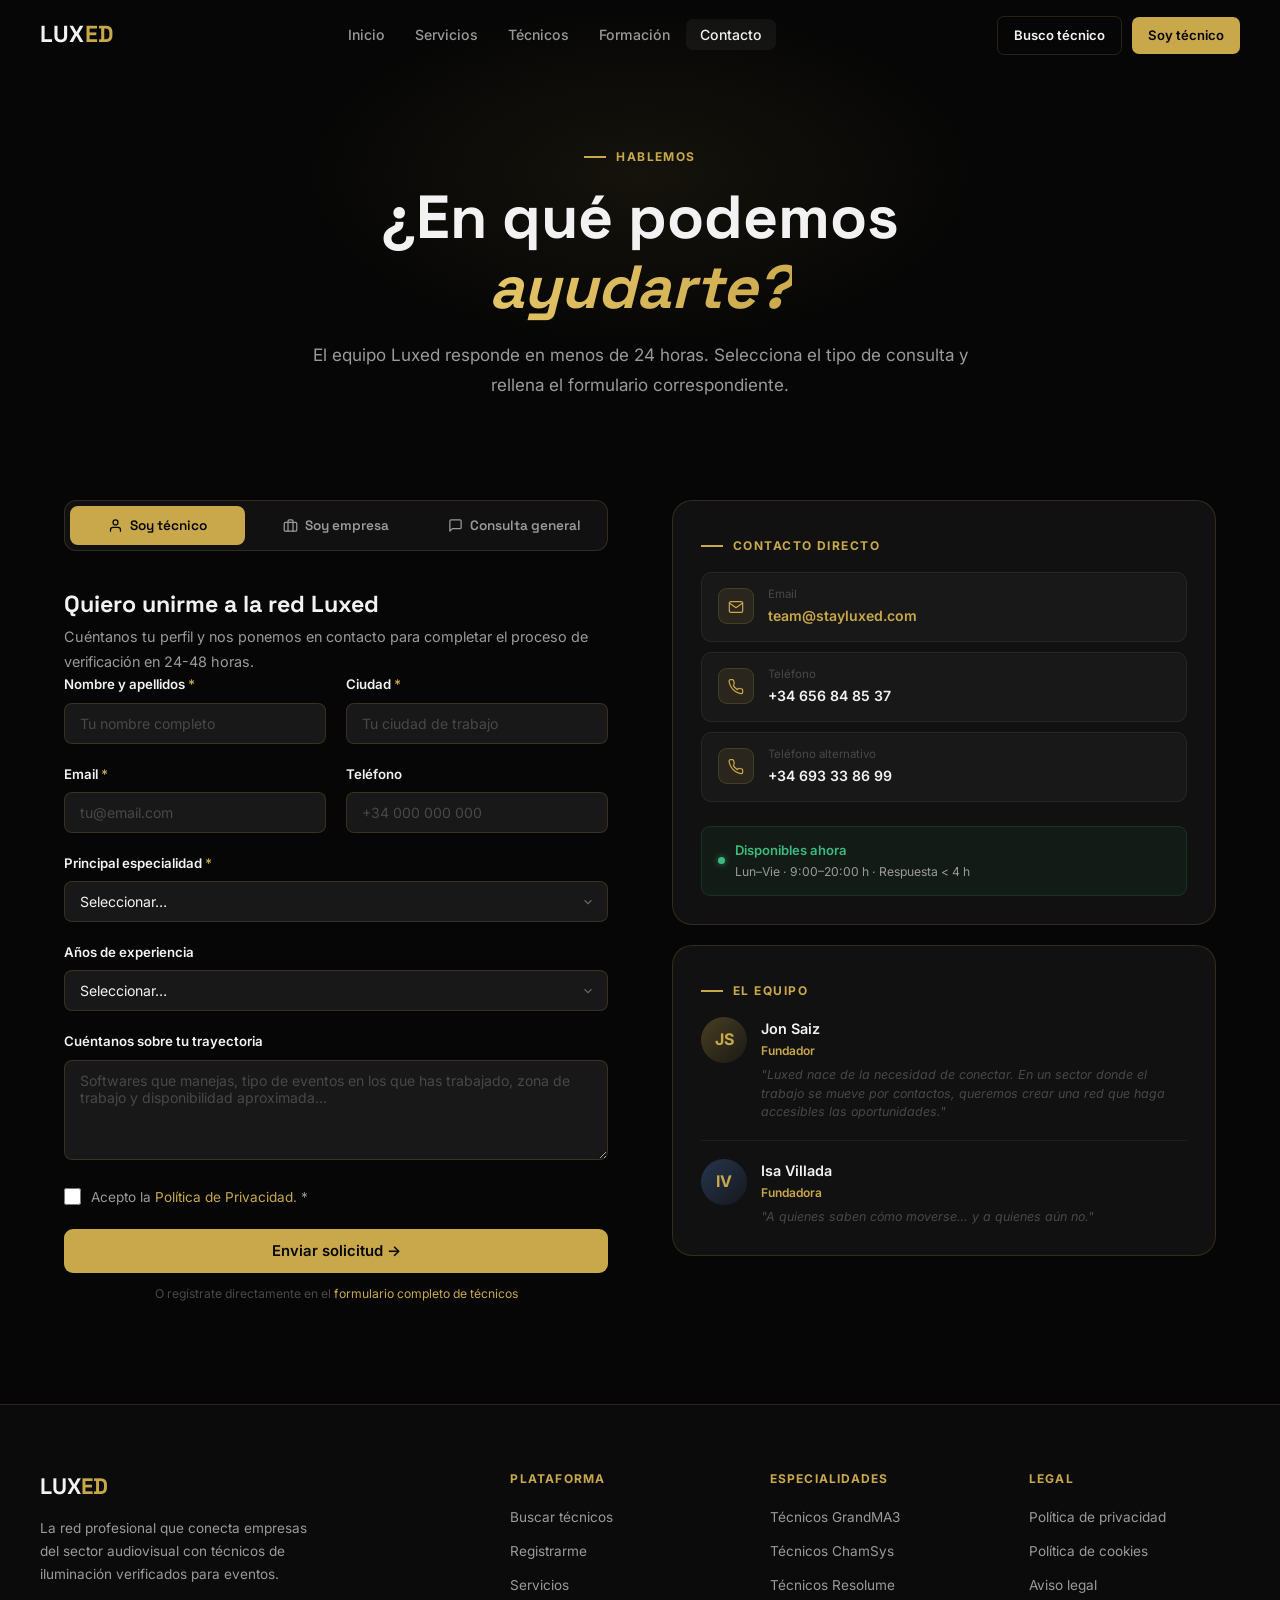
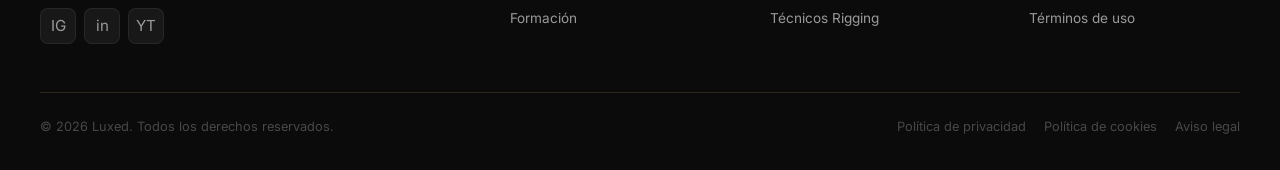
==== contacto.html @ 5030aaf1 "Add files via upload" ====
<!DOCTYPE html>
<html lang="es">
<head>
  <meta charset="UTF-8">
  <meta name="viewport" content="width=device-width, initial-scale=1.0">
  <title>Contacto — Luxed · Red de Técnicos de Iluminación</title>
  <meta name="description" content="Contacta con el equipo de Luxed. Empresas que necesitan técnicos, técnicos que quieren unirse a la red o consultas sobre formación.">
  <link rel="preconnect" href="https://fonts.googleapis.com">
  <link rel="preconnect" href="https://fonts.gstatic.com" crossorigin>
  <link href="https://fonts.googleapis.com/css2?family=Inter:wght@400;500;600&family=Space+Grotesk:wght@500;600;700&display=swap" rel="stylesheet">
  <link rel="stylesheet" href="css/main.css">
</head>
<body>

<nav class="nav">
  <div class="nav-inner">
    <a href="index.html" class="nav-logo">LUX<span>ED</span></a>
    <ul class="nav-links">
      <li><a href="index.html">Inicio</a></li>
      <li><a href="servicios.html">Servicios</a></li>
      <li><a href="tecnicos.html">Técnicos</a></li>
      <li><a href="formacion.html">Formación</a></li>
      <li><a href="contacto.html">Contacto</a></li>
    </ul>
    <div class="nav-actions">
      <a href="tecnicos.html" class="btn btn-outline btn-sm">Busco técnico</a>
      <a href="registro.html" class="btn btn-primary btn-sm">Soy técnico</a>
    </div>
    <button class="nav-mobile-btn" aria-label="Abrir menú"><span></span><span></span><span></span></button>
  </div>
  <div class="nav-mobile">
    <ul>
      <li><a href="index.html">Inicio</a></li>
      <li><a href="servicios.html">Servicios</a></li>
      <li><a href="tecnicos.html">Técnicos</a></li>
      <li><a href="formacion.html">Formación</a></li>
      <li><a href="contacto.html">Contacto</a></li>
    </ul>
    <div class="nav-mobile-actions">
      <a href="tecnicos.html" class="btn btn-outline">Busco técnico</a>
      <a href="registro.html" class="btn btn-primary">Soy técnico</a>
    </div>
  </div>
</nav>

<!-- PAGE HERO -->
<section class="page-hero">
  <div class="page-hero-inner fade-up">
    <div class="section-label">Hablemos</div>
    <h1>¿En qué podemos<br><em class="gradient-text">ayudarte?</em></h1>
    <p>El equipo Luxed responde en menos de 24 horas. Selecciona el tipo de consulta y rellena el formulario correspondiente.</p>
  </div>
</section>

<!-- MAIN CONTACT SECTION -->
<section class="section" style="padding-top: 20px;">
  <div class="container">
    <div class="two-col" style="align-items: flex-start; gap: 64px;">

      <!-- LEFT: Segmented tabs + forms -->
      <div>

        <!-- Segmented control -->
        <div class="contact-seg" role="tablist" aria-label="Tipo de consulta">
          <button class="contact-seg-btn active" data-contact-tab="tecnico" role="tab" aria-selected="true" aria-controls="panel-tecnico">
            <svg width="15" height="15" viewBox="0 0 24 24" fill="none" stroke="currentColor" stroke-width="2" stroke-linecap="round" stroke-linejoin="round" aria-hidden="true"><path d="M20 21v-2a4 4 0 0 0-4-4H8a4 4 0 0 0-4 4v2"/><circle cx="12" cy="7" r="4"/></svg>
            Soy técnico
          </button>
          <button class="contact-seg-btn" data-contact-tab="empresa" role="tab" aria-selected="false" aria-controls="panel-empresa">
            <svg width="15" height="15" viewBox="0 0 24 24" fill="none" stroke="currentColor" stroke-width="2" stroke-linecap="round" stroke-linejoin="round" aria-hidden="true"><rect x="2" y="7" width="20" height="14" rx="2"/><path d="M16 21V5a2 2 0 0 0-2-2h-4a2 2 0 0 0-2 2v16"/></svg>
            Soy empresa
          </button>
          <button class="contact-seg-btn" data-contact-tab="general" role="tab" aria-selected="false" aria-controls="panel-general">
            <svg width="15" height="15" viewBox="0 0 24 24" fill="none" stroke="currentColor" stroke-width="2" stroke-linecap="round" stroke-linejoin="round" aria-hidden="true"><path d="M21 15a2 2 0 0 1-2 2H7l-4 4V5a2 2 0 0 1 2-2h14a2 2 0 0 1 2 2z"/></svg>
            Consulta general
          </button>
        </div>

        <!-- ── Panel: Técnico ── -->
        <div id="panel-tecnico" class="contact-panel active" role="tabpanel">
          <div class="mb-32">
            <h2 style="font-size: 1.45rem; margin-bottom: 6px;">Quiero unirme a la red Luxed</h2>
            <p style="font-size: 0.9rem;">Cuéntanos tu perfil y nos ponemos en contacto para completar el proceso de verificación en 24-48 horas.</p>
          </div>

          <form data-form novalidate>
            <div class="form-grid">
              <div class="form-group">
                <label class="form-label" for="t-nombre">Nombre y apellidos <span class="req">*</span></label>
                <input class="form-input" id="t-nombre" type="text" placeholder="Tu nombre completo" required>
              </div>
              <div class="form-group">
                <label class="form-label" for="t-ciudad">Ciudad <span class="req">*</span></label>
                <input class="form-input" id="t-ciudad" type="text" placeholder="Tu ciudad de trabajo" required>
              </div>
            </div>

            <div class="form-grid">
              <div class="form-group">
                <label class="form-label" for="t-email">Email <span class="req">*</span></label>
                <input class="form-input" id="t-email" type="email" placeholder="tu@email.com" required>
              </div>
              <div class="form-group">
                <label class="form-label" for="t-tel">Teléfono</label>
                <input class="form-input" id="t-tel" type="tel" placeholder="+34 000 000 000">
              </div>
            </div>

            <div class="form-group">
              <label class="form-label" for="t-especialidad">Principal especialidad <span class="req">*</span></label>
              <select class="form-select" id="t-especialidad" required>
                <option value="">Seleccionar…</option>
                <option>Técnico de Iluminación — GrandMA3</option>
                <option>Técnico de Iluminación — ChamSys</option>
                <option>Técnico de Iluminación — GrandMA2</option>
                <option>VJ / Operador de Video — Resolume</option>
                <option>Diseñador de Luz — Wysiwyg / Depence</option>
                <option>Rigger / Montador</option>
                <option>Otro</option>
              </select>
            </div>

            <div class="form-group">
              <label class="form-label" for="t-experiencia">Años de experiencia</label>
              <select class="form-select" id="t-experiencia">
                <option value="">Seleccionar…</option>
                <option>Menos de 1 año</option>
                <option>1-3 años</option>
                <option>3-6 años</option>
                <option>Más de 6 años</option>
              </select>
            </div>

            <div class="form-group">
              <label class="form-label" for="t-mensaje">Cuéntanos sobre tu trayectoria</label>
              <textarea class="form-textarea" id="t-mensaje" placeholder="Softwares que manejas, tipo de eventos en los que has trabajado, zona de trabajo y disponibilidad aproximada…" style="min-height: 100px;"></textarea>
            </div>

            <div class="form-group">
              <label class="form-check">
                <input type="checkbox" required>
                <span>Acepto la <a href="#" style="color:var(--gold)">Política de Privacidad</a>. <span class="req">*</span></span>
              </label>
            </div>

            <button type="submit" class="btn btn-primary btn-block">Enviar solicitud →</button>
            <p style="font-size: 0.76rem; color: var(--text-3); text-align: center; margin-top: 10px;">
              O regístrate directamente en el
              <a href="registro.html" style="color: var(--gold);">formulario completo de técnicos</a>
            </p>
          </form>
        </div>

        <!-- ── Panel: Empresa ── -->
        <div id="panel-empresa" class="contact-panel" role="tabpanel">
          <div class="mb-32">
            <h2 style="font-size: 1.45rem; margin-bottom: 6px;">Necesito un técnico para mi evento</h2>
            <p style="font-size: 0.9rem;">Cuéntanos qué necesitas. Revisamos la solicitud y te conectamos con el técnico adecuado en menos de 24 horas.</p>
          </div>

          <form data-form novalidate>
            <div class="form-grid">
              <div class="form-group">
                <label class="form-label" for="e-nombre">Nombre y apellidos <span class="req">*</span></label>
                <input class="form-input" id="e-nombre" type="text" placeholder="Tu nombre" required>
              </div>
              <div class="form-group">
                <label class="form-label" for="e-empresa">Empresa o productora <span class="req">*</span></label>
                <input class="form-input" id="e-empresa" type="text" placeholder="Nombre de tu empresa" required>
              </div>
            </div>

            <div class="form-grid">
              <div class="form-group">
                <label class="form-label" for="e-email">Email <span class="req">*</span></label>
                <input class="form-input" id="e-email" type="email" placeholder="email@empresa.com" required>
              </div>
              <div class="form-group">
                <label class="form-label" for="e-tel">Teléfono</label>
                <input class="form-input" id="e-tel" type="tel" placeholder="+34 000 000 000">
              </div>
            </div>

            <div class="form-grid">
              <div class="form-group">
                <label class="form-label" for="e-tipo">Tipo de evento <span class="req">*</span></label>
                <select class="form-select" id="e-tipo" required>
                  <option value="">Seleccionar…</option>
                  <option>Festival de música</option>
                  <option>Concierto / Gira</option>
                  <option>Evento corporativo</option>
                  <option>Teatro / Ópera</option>
                  <option>TV / Broadcast</option>
                  <option>Evento de moda</option>
                  <option>Otro</option>
                </select>
              </div>
              <div class="form-group">
                <label class="form-label" for="e-fecha">Fecha del evento</label>
                <input class="form-input" id="e-fecha" type="date">
              </div>
            </div>

            <div class="form-group">
              <label class="form-label" for="e-software">Software requerido</label>
              <select class="form-select" id="e-software">
                <option value="">No especificado / A consultar</option>
                <option>GrandMA3</option>
                <option>GrandMA2</option>
                <option>ChamSys MagicQ</option>
                <option>Resolume Arena</option>
                <option>Wysiwyg / Depence</option>
                <option>Varios / A definir</option>
              </select>
            </div>

            <div class="form-group">
              <label class="form-label" for="e-mensaje">Descripción del proyecto <span class="req">*</span></label>
              <textarea class="form-textarea" id="e-mensaje" placeholder="Tipo de evento, número de técnicos necesarios, duración, ubicación y cualquier requisito específico…" style="min-height: 100px;" required></textarea>
            </div>

            <div class="form-group">
              <label class="form-check">
                <input type="checkbox" required>
                <span>Acepto la <a href="#" style="color:var(--gold)">Política de Privacidad</a>. <span class="req">*</span></span>
              </label>
            </div>

            <button type="submit" class="btn btn-primary btn-block">Enviar solicitud de técnico →</button>
            <p style="font-size: 0.76rem; color: var(--text-3); text-align: center; margin-top: 10px;">Respuesta habitual en menos de 4 horas en horario laboral</p>
          </form>
        </div>

        <!-- ── Panel: General ── -->
        <div id="panel-general" class="contact-panel" role="tabpanel">
          <div class="mb-32">
            <h2 style="font-size: 1.45rem; margin-bottom: 6px;">Tengo una consulta</h2>
            <p style="font-size: 0.9rem;">Precios, formación, funcionamiento de la plataforma o cualquier otra duda. Escríbenos y te respondemos.</p>
          </div>

          <form data-form novalidate>
            <div class="form-grid">
              <div class="form-group">
                <label class="form-label" for="g-nombre">Nombre <span class="req">*</span></label>
                <input class="form-input" id="g-nombre" type="text" placeholder="Tu nombre" required>
              </div>
              <div class="form-group">
                <label class="form-label" for="g-email">Email <span class="req">*</span></label>
                <input class="form-input" id="g-email" type="email" placeholder="tu@email.com" required>
              </div>
            </div>

            <div class="form-group">
              <label class="form-label" for="g-asunto">Asunto <span class="req">*</span></label>
              <select class="form-select" id="g-asunto" required>
                <option value="">Seleccionar…</option>
                <option>Dudas sobre la plataforma</option>
                <option>Información sobre formación</option>
                <option>Información sobre precios y planes</option>
                <option>Propuesta de colaboración</option>
                <option>Incidencia o problema técnico</option>
                <option>Otro</option>
              </select>
            </div>

            <div class="form-group">
              <label class="form-label" for="g-mensaje">Mensaje <span class="req">*</span></label>
              <textarea class="form-textarea" id="g-mensaje" placeholder="Escribe tu consulta aquí…" style="min-height: 120px;" required></textarea>
            </div>

            <div class="form-group">
              <label class="form-check">
                <input type="checkbox" required>
                <span>Acepto la <a href="#" style="color:var(--gold)">Política de Privacidad</a>. <span class="req">*</span></span>
              </label>
            </div>

            <button type="submit" class="btn btn-primary btn-block">Enviar consulta →</button>
          </form>
        </div>

      </div>

      <!-- RIGHT: Sidebar info -->
      <div style="position: sticky; top: 96px; display: flex; flex-direction: column; gap: 20px;">

        <!-- Direct contact -->
        <div class="card fade-up">
          <div class="section-label mb-20">Contacto directo</div>

          <div style="display: flex; flex-direction: column; gap: 10px; margin-bottom: 24px;">
            <a href="mailto:team@stayluxed.com" style="display: flex; align-items: center; gap: 14px; padding: 13px 16px; background: var(--bg-elevated); border-radius: 10px; border: 1px solid rgba(255,255,255,0.06); transition: var(--transition); text-decoration: none;" onmouseover="this.style.borderColor='rgba(201,168,76,0.25)'" onmouseout="this.style.borderColor='rgba(255,255,255,0.06)'">
              <div style="width: 36px; height: 36px; border-radius: 9px; background: var(--gold-glow); border: 1px solid var(--gold-border); display: flex; align-items: center; justify-content: center; flex-shrink: 0; color: var(--gold);">
                <svg width="16" height="16" viewBox="0 0 24 24" fill="none" stroke="currentColor" stroke-width="1.8" stroke-linecap="round" stroke-linejoin="round" aria-hidden="true"><path d="M4 4h16c1.1 0 2 .9 2 2v12c0 1.1-.9 2-2 2H4c-1.1 0-2-.9-2-2V6c0-1.1.9-2 2-2z"/><polyline points="22,6 12,13 2,6"/></svg>
              </div>
              <div>
                <div style="font-size: 0.72rem; color: var(--text-3); margin-bottom: 1px;">Email</div>
                <div style="font-weight: 600; font-size: 0.88rem; color: var(--gold);">team@stayluxed.com</div>
              </div>
            </a>

            <a href="tel:+34656848537" style="display: flex; align-items: center; gap: 14px; padding: 13px 16px; background: var(--bg-elevated); border-radius: 10px; border: 1px solid rgba(255,255,255,0.06); transition: var(--transition); text-decoration: none;" onmouseover="this.style.borderColor='rgba(201,168,76,0.25)'" onmouseout="this.style.borderColor='rgba(255,255,255,0.06)'">
              <div style="width: 36px; height: 36px; border-radius: 9px; background: var(--gold-glow); border: 1px solid var(--gold-border); display: flex; align-items: center; justify-content: center; flex-shrink: 0; color: var(--gold);">
                <svg width="16" height="16" viewBox="0 0 24 24" fill="none" stroke="currentColor" stroke-width="1.8" stroke-linecap="round" stroke-linejoin="round" aria-hidden="true"><path d="M22 16.92v3a2 2 0 0 1-2.18 2 19.79 19.79 0 0 1-8.63-3.07A19.5 19.5 0 0 1 4.69 12 19.79 19.79 0 0 1 1.61 3.12 2 2 0 0 1 3.6 1h3a2 2 0 0 1 2 1.72 12.84 12.84 0 0 0 .7 2.81 2 2 0 0 1-.45 2.11L8.09 9.91a16 16 0 0 0 6 6l1.27-1.27a2 2 0 0 1 2.11-.45 12.84 12.84 0 0 0 2.81.7A2 2 0 0 1 22 16.92z"/></svg>
              </div>
              <div>
                <div style="font-size: 0.72rem; color: var(--text-3); margin-bottom: 1px;">Teléfono</div>
                <div style="font-weight: 600; font-size: 0.88rem; color: var(--text);">+34 656 84 85 37</div>
              </div>
            </a>

            <a href="tel:+34693338699" style="display: flex; align-items: center; gap: 14px; padding: 13px 16px; background: var(--bg-elevated); border-radius: 10px; border: 1px solid rgba(255,255,255,0.06); transition: var(--transition); text-decoration: none;" onmouseover="this.style.borderColor='rgba(201,168,76,0.25)'" onmouseout="this.style.borderColor='rgba(255,255,255,0.06)'">
              <div style="width: 36px; height: 36px; border-radius: 9px; background: var(--gold-glow); border: 1px solid var(--gold-border); display: flex; align-items: center; justify-content: center; flex-shrink: 0; color: var(--gold);">
                <svg width="16" height="16" viewBox="0 0 24 24" fill="none" stroke="currentColor" stroke-width="1.8" stroke-linecap="round" stroke-linejoin="round" aria-hidden="true"><path d="M22 16.92v3a2 2 0 0 1-2.18 2 19.79 19.79 0 0 1-8.63-3.07A19.5 19.5 0 0 1 4.69 12 19.79 19.79 0 0 1 1.61 3.12 2 2 0 0 1 3.6 1h3a2 2 0 0 1 2 1.72 12.84 12.84 0 0 0 .7 2.81 2 2 0 0 1-.45 2.11L8.09 9.91a16 16 0 0 0 6 6l1.27-1.27a2 2 0 0 1 2.11-.45 12.84 12.84 0 0 0 2.81.7A2 2 0 0 1 22 16.92z"/></svg>
              </div>
              <div>
                <div style="font-size: 0.72rem; color: var(--text-3); margin-bottom: 1px;">Teléfono alternativo</div>
                <div style="font-weight: 600; font-size: 0.88rem; color: var(--text);">+34 693 33 86 99</div>
              </div>
            </a>
          </div>

          <div style="padding: 13px 16px; background: rgba(61,186,126,0.06); border: 1px solid rgba(61,186,126,0.15); border-radius: 9px; display: flex; align-items: center; gap: 10px;">
            <span class="dot dot-green" style="flex-shrink:0;"></span>
            <div>
              <div style="font-size: 0.82rem; font-weight: 600; color: var(--success);">Disponibles ahora</div>
              <p style="font-size: 0.76rem; margin: 0;">Lun–Vie · 9:00–20:00 h · Respuesta &lt; 4 h</p>
            </div>
          </div>
        </div>

        <!-- Team -->
        <div class="card fade-up fade-up-d1">
          <div class="section-label mb-20">El equipo</div>
          <div style="display: flex; flex-direction: column; gap: 18px;">
            <div style="display: flex; align-items: flex-start; gap: 14px;">
              <div class="tech-av tech-av-gold" style="width: 46px; height: 46px; font-size: 1rem; flex-shrink: 0;">JS</div>
              <div>
                <div style="font-weight: 600; font-size: 0.9rem; margin-bottom: 1px;">Jon Saiz</div>
                <div style="font-size: 0.75rem; color: var(--gold); margin-bottom: 6px; font-weight: 600;">Fundador</div>
                <p style="font-size: 0.78rem; color: var(--text-3); margin: 0; font-style: italic; line-height: 1.5;">"Luxed nace de la necesidad de conectar. En un sector donde el trabajo se mueve por contactos, queremos crear una red que haga accesibles las oportunidades."</p>
              </div>
            </div>
            <div style="height: 1px; background: rgba(255,255,255,0.05);"></div>
            <div style="display: flex; align-items: flex-start; gap: 14px;">
              <div class="tech-av tech-av-blue" style="width: 46px; height: 46px; font-size: 1rem; flex-shrink: 0;">IV</div>
              <div>
                <div style="font-weight: 600; font-size: 0.9rem; margin-bottom: 1px;">Isa Villada</div>
                <div style="font-size: 0.75rem; color: var(--gold); margin-bottom: 6px; font-weight: 600;">Fundadora</div>
                <p style="font-size: 0.78rem; color: var(--text-3); margin: 0; font-style: italic; line-height: 1.5;">"A quienes saben cómo moverse… y a quienes aún no."</p>
              </div>
            </div>
          </div>
        </div>

      </div>
    </div>
  </div>
</section>

<footer class="footer">
  <div class="footer-inner">
    <div class="footer-grid">
      <div class="footer-brand">
        <div class="footer-logo">LUX<span>ED</span></div>
        <p class="footer-desc">La red profesional que conecta empresas del sector audiovisual con técnicos de iluminación verificados para eventos.</p>
        <div class="footer-social">
          <a href="#" class="social-btn" aria-label="Instagram">IG</a>
          <a href="#" class="social-btn" aria-label="LinkedIn">in</a>
          <a href="#" class="social-btn" aria-label="YouTube">YT</a>
        </div>
      </div>
      <div>
        <div class="footer-col-title">Plataforma</div>
        <ul class="footer-links">
          <li><a href="tecnicos.html">Buscar técnicos</a></li>
          <li><a href="registro.html">Registrarme</a></li>
          <li><a href="servicios.html">Servicios</a></li>
          <li><a href="formacion.html">Formación</a></li>
        </ul>
      </div>
      <div>
        <div class="footer-col-title">Especialidades</div>
        <ul class="footer-links">
          <li><a href="#">Técnicos GrandMA3</a></li>
          <li><a href="#">Técnicos ChamSys</a></li>
          <li><a href="#">Técnicos Resolume</a></li>
          <li><a href="#">Técnicos Rigging</a></li>
        </ul>
      </div>
      <div>
        <div class="footer-col-title">Legal</div>
        <ul class="footer-links">
          <li><a href="#">Política de privacidad</a></li>
          <li><a href="#">Política de cookies</a></li>
          <li><a href="#">Aviso legal</a></li>
          <li><a href="#">Términos de uso</a></li>
        </ul>
      </div>
    </div>
    <div class="footer-bottom">
      <div class="footer-copy">© 2026 Luxed. Todos los derechos reservados.</div>
      <div class="footer-legal">
        <a href="#">Política de privacidad</a>
        <a href="#">Política de cookies</a>
        <a href="#">Aviso legal</a>
      </div>
    </div>
  </div>
</footer>

<script src="js/main.js"></script>
<script>
  // Contact segmented tabs
  document.querySelectorAll('.contact-seg-btn').forEach(btn => {
    btn.addEventListener('click', () => {
      document.querySelectorAll('.contact-seg-btn').forEach(b => {
        b.classList.remove('active');
        b.setAttribute('aria-selected', 'false');
      });
      document.querySelectorAll('.contact-panel').forEach(p => p.classList.remove('active'));
      btn.classList.add('active');
      btn.setAttribute('aria-selected', 'true');
      const target = btn.dataset.contactTab;
      const panel = document.getElementById('panel-' + target);
      if (panel) panel.classList.add('active');
    });
  });
</script>
</body>
</html>
---- css/main.css ----
/* ============================================================
   LUXED — REDESIGN 2026
   Pure CSS · No frameworks
   ============================================================ */

/* --- Reset & Base --- */
*, *::before, *::after { box-sizing: border-box; margin: 0; padding: 0; }
html { scroll-behavior: smooth; font-size: 16px; }
body {
  font-family: 'Inter', -apple-system, BlinkMacSystemFont, sans-serif;
  background: #060606;
  color: #F2F2F2;
  line-height: 1.6;
  overflow-x: hidden;
}
::-webkit-scrollbar { width: 5px; }
::-webkit-scrollbar-track { background: #060606; }
::-webkit-scrollbar-thumb { background: rgba(201,168,76,0.3); border-radius: 3px; }
::selection { background: rgba(201,168,76,0.2); color: #E8C96A; }

/* --- CSS Variables --- */
:root {
  --gold: #C9A84C;
  --gold-light: #E8C96A;
  --gold-dim: rgba(201,168,76,0.6);
  --gold-glow: rgba(201,168,76,0.10);
  --gold-border: rgba(201,168,76,0.18);
  --bg: #060606;
  --bg-2: #0b0b0b;
  --bg-card: #111111;
  --bg-elevated: #181818;
  --text: #F2F2F2;
  --text-2: #9A9A9A;
  --text-3: #484848;
  --success: #3DBA7E;
  --warning: #F5A623;
  --danger: #E05555;
  --radius: 12px;
  --radius-lg: 20px;
  --shadow: 0 8px 40px rgba(0,0,0,0.5);
  --shadow-gold: 0 8px 40px rgba(0,0,0,0.4), 0 0 0 1px rgba(201,168,76,0.12);
  --transition: 0.22s ease;
  --max-w: 1200px;
}

/* --- Typography --- */
h1, h2, h3, h4, h5 {
  font-family: 'Space Grotesk', 'Inter', sans-serif;
  font-weight: 700;
  line-height: 1.15;
  color: var(--text);
}
h1 { font-size: clamp(2.2rem, 5vw, 3.8rem); }
h2 { font-size: clamp(1.7rem, 3.5vw, 2.5rem); }
h3 { font-size: clamp(1.1rem, 2.5vw, 1.5rem); }
h4 { font-size: 1.05rem; }
p { color: var(--text-2); line-height: 1.75; }
a { color: inherit; text-decoration: none; }
img { max-width: 100%; display: block; }
strong { color: var(--text); }

/* --- Layout --- */
.container { max-width: var(--max-w); margin: 0 auto; padding: 0 24px; }
.section { padding: 100px 0; }
.section-sm { padding: 60px 0; }
.flex { display: flex; }
.flex-center { display: flex; align-items: center; justify-content: center; }
.flex-between { display: flex; align-items: center; justify-content: space-between; }
.gap-8 { gap: 8px; }
.gap-12 { gap: 12px; }
.gap-16 { gap: 16px; }
.gap-24 { gap: 24px; }
.text-center { text-align: center; }
.text-gold { color: var(--gold); }
.mt-8 { margin-top: 8px; }
.mt-16 { margin-top: 16px; }
.mt-24 { margin-top: 24px; }
.mt-40 { margin-top: 40px; }
.mb-8 { margin-bottom: 8px; }
.mb-16 { margin-bottom: 16px; }
.mb-24 { margin-bottom: 24px; }
.mb-40 { margin-bottom: 40px; }
.mb-48 { margin-bottom: 48px; }
.mb-64 { margin-bottom: 64px; }

.grid-2 { display: grid; grid-template-columns: 1fr 1fr; gap: 28px; }
.grid-3 { display: grid; grid-template-columns: repeat(3, 1fr); gap: 24px; }
.grid-4 { display: grid; grid-template-columns: repeat(4, 1fr); gap: 20px; }

/* --- Buttons --- */
.btn {
  display: inline-flex; align-items: center; gap: 8px;
  padding: 13px 26px; border-radius: 9px;
  font-family: 'Inter', sans-serif; font-size: 0.93rem; font-weight: 600;
  cursor: pointer; transition: all var(--transition); border: none;
  text-decoration: none; white-space: nowrap; position: relative;
}
.btn-primary { background: var(--gold); color: #060606; }
.btn-primary:hover { background: var(--gold-light); transform: translateY(-2px); box-shadow: 0 8px 24px rgba(201,168,76,0.28); }
.btn-outline { background: transparent; border: 1.5px solid var(--gold-border); color: var(--text); }
.btn-outline:hover { border-color: var(--gold); color: var(--gold); background: var(--gold-glow); }
.btn-ghost { background: transparent; color: var(--text-2); padding: 10px 14px; }
.btn-ghost:hover { color: var(--gold); }
.btn-danger { background: transparent; border: 1.5px solid rgba(224,85,85,0.3); color: #E05555; }
.btn-danger:hover { background: rgba(224,85,85,0.08); border-color: #E05555; }
.btn-lg { padding: 17px 34px; font-size: 1rem; border-radius: 10px; }
.btn-sm { padding: 8px 16px; font-size: 0.82rem; border-radius: 7px; }
.btn-block { width: 100%; justify-content: center; }

/* --- Badges --- */
.badge {
  display: inline-flex; align-items: center; gap: 5px;
  padding: 3px 11px; border-radius: 100px;
  font-size: 0.75rem; font-weight: 600; letter-spacing: 0.02em;
}
.badge-gold { background: rgba(201,168,76,0.10); color: var(--gold); border: 1px solid var(--gold-border); }
.badge-success { background: rgba(61,186,126,0.10); color: var(--success); border: 1px solid rgba(61,186,126,0.2); }
.badge-warning { background: rgba(245,166,35,0.10); color: var(--warning); border: 1px solid rgba(245,166,35,0.2); }
.badge-neutral { background: rgba(255,255,255,0.05); color: var(--text-2); border: 1px solid rgba(255,255,255,0.08); }
.badge-danger { background: rgba(224,85,85,0.10); color: var(--danger); border: 1px solid rgba(224,85,85,0.2); }

.dot { width: 7px; height: 7px; border-radius: 50%; flex-shrink: 0; }
.dot-green { background: var(--success); box-shadow: 0 0 6px rgba(61,186,126,0.7); }
.dot-orange { background: var(--warning); }
.dot-gray { background: var(--text-3); }

/* --- Tags --- */
.tag {
  display: inline-block; padding: 3px 10px; border-radius: 6px;
  font-size: 0.73rem; font-weight: 500;
  background: rgba(255,255,255,0.05); color: var(--text-2);
  border: 1px solid rgba(255,255,255,0.07);
}
.tag-gold { background: rgba(201,168,76,0.08); color: var(--gold); border-color: var(--gold-border); }

/* --- Section Label --- */
.section-label {
  display: inline-flex; align-items: center; gap: 10px;
  font-size: 0.75rem; font-weight: 700; letter-spacing: 0.12em;
  text-transform: uppercase; color: var(--gold); margin-bottom: 16px;
}
.section-label::before { content: ''; width: 22px; height: 2px; background: var(--gold); display: block; }

/* --- Cards --- */
.card {
  background: var(--bg-card); border: 1px solid var(--gold-border);
  border-radius: var(--radius-lg); padding: 28px;
  transition: all var(--transition);
}
.card:hover { border-color: rgba(201,168,76,0.32); transform: translateY(-4px); box-shadow: var(--shadow-gold); }

/* --- Divider --- */
.divider { height: 1px; background: var(--gold-border); margin: 64px 0; }

/* --- Stars --- */
.stars { display: flex; gap: 2px; }
.star { color: var(--gold); font-size: 0.82rem; }

/* --- Gradient text --- */
.gradient-text {
  background: linear-gradient(135deg, var(--gold-light), var(--gold));
  -webkit-background-clip: text; -webkit-text-fill-color: transparent; background-clip: text;
}

/* --- Check list --- */
.list-check { list-style: none; display: flex; flex-direction: column; gap: 12px; }
.list-check li { display: flex; align-items: flex-start; gap: 10px; font-size: 0.9rem; color: var(--text-2); }
.list-check li::before { content: '✓'; color: var(--success); font-weight: 700; flex-shrink: 0; margin-top: 2px; }

/* ============================================================
   NAVIGATION
   ============================================================ */
.nav {
  position: fixed; top: 0; left: 0; right: 0; z-index: 1000;
  padding: 0 24px; transition: all 0.3s ease;
}
.nav-inner {
  max-width: var(--max-w); margin: 0 auto; height: 70px;
  display: flex; align-items: center; justify-content: space-between;
}
.nav.scrolled {
  background: rgba(6,6,6,0.90); backdrop-filter: blur(20px);
  border-bottom: 1px solid var(--gold-border);
}
.nav-logo {
  font-family: 'Space Grotesk', sans-serif; font-size: 1.45rem; font-weight: 700;
  color: var(--text); display: flex; align-items: center; gap: 1px;
}
.nav-logo span { color: var(--gold); }
.nav-links { display: flex; align-items: center; gap: 2px; list-style: none; }
.nav-links a {
  padding: 7px 14px; font-size: 0.88rem; font-weight: 500;
  color: var(--text-2); border-radius: 7px; transition: all var(--transition);
}
.nav-links a:hover, .nav-links a.active { color: var(--text); background: rgba(255,255,255,0.05); }
.nav-actions { display: flex; align-items: center; gap: 10px; }

.nav-mobile-btn {
  display: none; flex-direction: column; gap: 5px; cursor: pointer; padding: 8px; background: none; border: none;
}
.nav-mobile-btn span { display: block; width: 22px; height: 2px; background: var(--text); border-radius: 2px; transition: all 0.3s ease; }
.nav-mobile-btn.open span:nth-child(1) { transform: rotate(45deg) translate(5px, 5px); }
.nav-mobile-btn.open span:nth-child(2) { opacity: 0; }
.nav-mobile-btn.open span:nth-child(3) { transform: rotate(-45deg) translate(5px, -5px); }

.nav-mobile {
  display: none; position: fixed; top: 70px; left: 0; right: 0; bottom: 0;
  background: rgba(6,6,6,0.97); backdrop-filter: blur(20px);
  border-top: 1px solid var(--gold-border); padding: 24px; z-index: 998;
  overflow-y: auto;
}
.nav-mobile.open { display: block; }
.nav-mobile ul { list-style: none; display: flex; flex-direction: column; gap: 4px; }
.nav-mobile ul a {
  display: block; padding: 13px 16px; font-size: 1rem; font-weight: 500;
  color: var(--text-2); border-radius: 8px; transition: var(--transition);
}
.nav-mobile ul a:hover, .nav-mobile ul a.active { color: var(--gold); background: var(--gold-glow); }
.nav-mobile-actions {
  display: flex; gap: 12px; margin-top: 24px; padding-top: 24px;
  border-top: 1px solid var(--gold-border);
}
.nav-mobile-actions .btn { flex: 1; justify-content: center; }

/* ============================================================
   HERO
   ============================================================ */
.hero {
  min-height: 100vh; display: flex; align-items: center;
  position: relative; overflow: hidden; padding-top: 70px;
}
.hero-bg {
  position: absolute; inset: 0;
  background:
    radial-gradient(ellipse 70% 60% at 65% 50%, rgba(201,168,76,0.07) 0%, transparent 70%),
    radial-gradient(ellipse 40% 50% at 10% 80%, rgba(201,168,76,0.04) 0%, transparent 60%);
}
#hero-canvas { position: absolute; inset: 0; opacity: 0.35; }

.hero-content {
  position: relative; z-index: 2; max-width: var(--max-w); margin: 0 auto;
  padding: 80px 24px; display: grid; grid-template-columns: 1fr 1fr;
  gap: 64px; align-items: center;
}
.hero-eyebrow {
  display: inline-flex; align-items: center; gap: 8px;
  background: rgba(201,168,76,0.07); border: 1px solid var(--gold-border);
  border-radius: 100px; padding: 5px 16px; font-size: 0.78rem; font-weight: 600;
  color: var(--gold); letter-spacing: 0.06em; margin-bottom: 28px;
}
.hero-eyebrow .pulse {
  width: 7px; height: 7px; border-radius: 50%; background: var(--success);
  animation: pulse-dot 2s infinite;
}
@keyframes pulse-dot {
  0%, 100% { opacity: 1; transform: scale(1); }
  50% { opacity: 0.5; transform: scale(0.75); }
}
.hero-title { margin-bottom: 22px; }
.hero-title em { font-style: normal; color: var(--gold); }
.hero-subtitle { font-size: 1.08rem; color: var(--text-2); max-width: 480px; margin-bottom: 38px; line-height: 1.72; }
.hero-ctas { display: flex; gap: 12px; flex-wrap: wrap; margin-bottom: 48px; }

.hero-proof {
  display: flex; align-items: center; gap: 16px; padding-top: 32px;
  border-top: 1px solid rgba(255,255,255,0.06);
}
.hero-avatars { display: flex; }
.hero-avatars .av {
  width: 34px; height: 34px; border-radius: 50%;
  background: linear-gradient(135deg, rgba(201,168,76,0.4), rgba(201,168,76,0.1));
  border: 2px solid var(--bg); margin-left: -10px;
  display: flex; align-items: center; justify-content: center;
  font-size: 0.68rem; font-weight: 700; color: var(--gold);
}
.hero-avatars .av:first-child { margin-left: 0; }
.hero-proof-text { font-size: 0.82rem; color: var(--text-2); }
.hero-proof-text strong { color: var(--text); }

/* Hero visual */
.hero-visual { position: relative; }
.hero-card {
  background: var(--bg-card); border: 1px solid var(--gold-border);
  border-radius: var(--radius-lg); padding: 28px; position: relative; overflow: hidden;
  box-shadow: 0 24px 60px rgba(0,0,0,0.5);
}
.hero-card::before {
  content: ''; position: absolute; top: 0; left: 0; right: 0; height: 2px;
  background: linear-gradient(90deg, transparent, var(--gold), var(--gold-light), var(--gold), transparent);
}
.hero-card-title { font-size: 0.75rem; font-weight: 700; letter-spacing: 0.1em; text-transform: uppercase; color: var(--gold); margin-bottom: 16px; }

.tech-mini {
  display: flex; align-items: center; gap: 12px;
  padding: 12px; background: rgba(255,255,255,0.025);
  border-radius: 10px; border: 1px solid rgba(255,255,255,0.05);
  margin-bottom: 10px; transition: var(--transition); cursor: default;
}
.tech-mini:last-child { margin-bottom: 0; }
.tech-mini:hover { border-color: var(--gold-border); background: var(--gold-glow); }
.tech-mini-av {
  width: 42px; height: 42px; border-radius: 50%;
  display: flex; align-items: center; justify-content: center;
  font-weight: 700; font-size: 0.95rem; color: var(--gold); flex-shrink: 0;
}
.av-blue { background: linear-gradient(135deg, rgba(100,160,255,0.25), rgba(100,160,255,0.05)); }
.av-gold { background: linear-gradient(135deg, rgba(201,168,76,0.3), rgba(201,168,76,0.05)); }
.av-green { background: linear-gradient(135deg, rgba(61,186,126,0.25), rgba(61,186,126,0.05)); }
.tech-mini-info { flex: 1; min-width: 0; }
.tech-mini-name { font-weight: 600; font-size: 0.88rem; margin-bottom: 2px; color: var(--text); }
.tech-mini-spec { font-size: 0.75rem; color: var(--text-2); }

.hero-floating {
  position: absolute; background: var(--bg-elevated); border: 1px solid var(--gold-border);
  border-radius: var(--radius); padding: 12px 16px; font-size: 0.82rem;
  box-shadow: var(--shadow); animation: float 5s ease-in-out infinite;
  display: flex; align-items: center; gap: 8px;
}
.hero-floating-1 { top: -18px; right: -18px; animation-delay: 0s; }
.hero-floating-2 { bottom: 24px; left: -24px; animation-delay: 2.5s; }
@keyframes float { 0%, 100% { transform: translateY(0); } 50% { transform: translateY(-12px); } }

/* ============================================================
   STATS BAR
   ============================================================ */
.stats-bar {
  background: var(--bg-2); border-top: 1px solid var(--gold-border);
  border-bottom: 1px solid var(--gold-border); padding: 40px 24px;
}
.stats-grid {
  max-width: var(--max-w); margin: 0 auto;
  display: grid; grid-template-columns: repeat(4, 1fr);
}
.stat-item { text-align: center; padding: 8px 32px; border-right: 1px solid var(--gold-border); }
.stat-item:last-child { border-right: none; }
.stat-number {
  font-family: 'Space Grotesk', sans-serif; font-size: 2.6rem; font-weight: 700;
  color: var(--gold); line-height: 1; margin-bottom: 8px;
}
.stat-label { font-size: 0.83rem; color: var(--text-2); font-weight: 500; }

/* ============================================================
   HOW IT WORKS / TABS
   ============================================================ */
.tabs-row {
  display: flex; gap: 0; border-bottom: 1px solid var(--gold-border); margin-bottom: 48px;
}
.tab-btn {
  padding: 14px 30px; font-size: 0.95rem; font-weight: 600;
  cursor: pointer; background: none; border: none; color: var(--text-2);
  border-bottom: 2px solid transparent; margin-bottom: -1px;
  transition: all var(--transition); font-family: 'Space Grotesk', sans-serif;
}
.tab-btn.active { color: var(--gold); border-bottom-color: var(--gold); }
.tab-btn:hover:not(.active) { color: var(--text); }
.tab-panel { display: none; }
.tab-panel.active { display: block; animation: fadeIn 0.3s ease; }
@keyframes fadeIn { from { opacity: 0; transform: translateY(8px); } to { opacity: 1; transform: translateY(0); } }

.steps { display: grid; grid-template-columns: repeat(3, 1fr); gap: 24px; position: relative; }
.steps::before {
  content: ''; position: absolute; top: 36px;
  left: calc(16.66% + 16px); right: calc(16.66% + 16px);
  height: 1px; background: linear-gradient(90deg, var(--gold-border), var(--gold-dim), var(--gold-border));
}
.step { text-align: center; padding: 28px 20px; }
.step-num {
  width: 52px; height: 52px; border-radius: 50%;
  background: var(--bg-elevated); border: 2px solid var(--gold-border);
  color: var(--gold); font-family: 'Space Grotesk', sans-serif;
  font-size: 1.15rem; font-weight: 700; display: flex;
  align-items: center; justify-content: center; margin: 0 auto 20px;
  position: relative; z-index: 1; transition: var(--transition);
}
.step:hover .step-num { background: var(--gold); color: #060606; border-color: var(--gold); box-shadow: 0 0 24px rgba(201,168,76,0.35); }
.step-title { font-size: 1rem; font-weight: 600; margin-bottom: 8px; }
.step-desc { font-size: 0.85rem; color: var(--text-2); line-height: 1.6; }

/* ============================================================
   TECHNICIAN CARDS
   ============================================================ */
.tech-cards-grid { display: grid; grid-template-columns: repeat(3, 1fr); gap: 24px; }

.tech-card {
  background: var(--bg-card); border: 1px solid var(--gold-border);
  border-radius: var(--radius-lg); overflow: hidden;
  transition: all var(--transition); display: flex; flex-direction: column;
}
.tech-card:hover {
  border-color: rgba(201,168,76,0.32); transform: translateY(-6px);
  box-shadow: 0 16px 48px rgba(0,0,0,0.45), 0 0 0 1px rgba(201,168,76,0.08);
}
.tech-card-head { padding: 22px 22px 0; display: flex; align-items: flex-start; gap: 14px; }
.tech-av {
  width: 60px; height: 60px; border-radius: 50%;
  display: flex; align-items: center; justify-content: center;
  font-size: 1.3rem; font-weight: 700; color: var(--gold); flex-shrink: 0; position: relative;
}
.tech-av-blue { background: linear-gradient(135deg, rgba(100,160,255,0.25), rgba(100,160,255,0.05)); }
.tech-av-gold { background: linear-gradient(135deg, rgba(201,168,76,0.3), rgba(201,168,76,0.05)); }
.tech-av-green { background: linear-gradient(135deg, rgba(61,186,126,0.25), rgba(61,186,126,0.05)); }
.tech-av-purple { background: linear-gradient(135deg, rgba(160,100,255,0.25), rgba(160,100,255,0.05)); }
.tech-av-teal { background: linear-gradient(135deg, rgba(80,200,200,0.25), rgba(80,200,200,0.05)); }

.verified {
  position: absolute; bottom: 0; right: 0; width: 19px; height: 19px;
  background: var(--gold); border-radius: 50%; border: 2px solid var(--bg-card);
  display: flex; align-items: center; justify-content: center; font-size: 0.6rem; color: #060606;
}
.tech-meta { flex: 1; min-width: 0; }
.tech-name { font-size: 0.97rem; font-weight: 600; margin-bottom: 3px; display: flex; align-items: center; gap: 6px; }
.tech-location { font-size: 0.78rem; color: var(--text-3); }

.tech-card-body { padding: 14px 22px; flex: 1; }
.tech-tags { display: flex; flex-wrap: wrap; gap: 5px; margin-bottom: 14px; }
.tech-bio { font-size: 0.83rem; color: var(--text-2); line-height: 1.6; margin-bottom: 16px; }
.tech-stats { display: flex; gap: 20px; }
.tstat { font-size: 0.78rem; color: var(--text-2); }
.tstat strong { display: block; font-size: 1rem; font-weight: 600; color: var(--text); margin-bottom: 1px; }

.tech-card-foot {
  padding: 14px 22px; border-top: 1px solid rgba(255,255,255,0.05);
  display: flex; align-items: center; justify-content: space-between; gap: 10px;
}

/* ============================================================
   FILTER BAR
   ============================================================ */
.filter-bar {
  display: flex; align-items: center; gap: 12px; flex-wrap: wrap;
  padding: 20px 0; border-bottom: 1px solid var(--gold-border); margin-bottom: 32px;
}
.filter-search { flex: 1; min-width: 220px; position: relative; }
.filter-search input {
  width: 100%; background: var(--bg-card); border: 1px solid var(--gold-border);
  border-radius: 8px; padding: 10px 14px 10px 38px; color: var(--text);
  font-size: 0.88rem; font-family: 'Inter', sans-serif; outline: none; transition: var(--transition);
}
.filter-search input::placeholder { color: var(--text-3); }
.filter-search input:focus { border-color: var(--gold); box-shadow: 0 0 0 3px var(--gold-glow); }
.filter-icon { position: absolute; left: 12px; top: 50%; transform: translateY(-50%); color: var(--text-3); pointer-events: none; font-size: 0.95rem; }
.filter-select {
  background: var(--bg-card); border: 1px solid var(--gold-border); border-radius: 8px;
  padding: 10px 36px 10px 14px; color: var(--text-2); font-size: 0.85rem;
  font-family: 'Inter', sans-serif; outline: none; cursor: pointer; transition: var(--transition);
  appearance: none;
  background-image: url("data:image/svg+xml,%3Csvg xmlns='http://www.w3.org/2000/svg' width='14' height='14' viewBox='0 0 24 24' fill='none' stroke='%23666' stroke-width='2'%3E%3Cpath d='M6 9l6 6 6-6'/%3E%3C/svg%3E");
  background-repeat: no-repeat; background-position: right 10px center;
}
.filter-select:focus { border-color: var(--gold); }
.filter-chips { display: flex; gap: 6px; flex-wrap: wrap; }
.filter-chip {
  padding: 6px 14px; border-radius: 100px; font-size: 0.78rem; font-weight: 500;
  cursor: pointer; background: var(--bg-elevated); border: 1px solid rgba(255,255,255,0.07);
  color: var(--text-2); transition: var(--transition);
}
.filter-chip.active, .filter-chip:hover { background: var(--gold-glow); border-color: var(--gold-border); color: var(--gold); }

/* ============================================================
   FEATURE CARDS
   ============================================================ */
.feature-card {
  padding: 32px; background: var(--bg-card); border: 1px solid var(--gold-border);
  border-radius: var(--radius-lg); transition: all var(--transition); position: relative; overflow: hidden;
}
.feature-card::after {
  content: ''; position: absolute; bottom: 0; left: 0; right: 0; height: 2px;
  background: linear-gradient(90deg, var(--gold), transparent); opacity: 0; transition: var(--transition);
}
.feature-card:hover { border-color: rgba(201,168,76,0.28); transform: translateY(-4px); box-shadow: var(--shadow-gold); }
.feature-card:hover::after { opacity: 1; }
.feature-icon {
  width: 50px; height: 50px; border-radius: 12px; background: var(--gold-glow);
  border: 1px solid var(--gold-border); display: flex; align-items: center;
  justify-content: center; font-size: 1.35rem; margin-bottom: 18px;
}
.feature-title { font-size: 1rem; font-weight: 600; margin-bottom: 8px; }
.feature-desc { font-size: 0.85rem; color: var(--text-2); line-height: 1.65; }

/* ============================================================
   TESTIMONIALS
   ============================================================ */
.testimonial-card {
  background: var(--bg-card); border: 1px solid var(--gold-border);
  border-radius: var(--radius-lg); padding: 30px; position: relative; transition: var(--transition);
}
.testimonial-card:hover { border-color: rgba(201,168,76,0.28); box-shadow: var(--shadow-gold); }
.testimonial-card::before {
  content: '"'; position: absolute; top: 14px; left: 26px;
  font-size: 3.5rem; font-family: 'Space Grotesk', sans-serif;
  color: var(--gold-border); line-height: 1;
}
.testimonial-text { font-size: 0.92rem; color: var(--text-2); line-height: 1.72; margin: 20px 0 24px; }
.testimonial-author { display: flex; align-items: center; gap: 12px; }
.testi-av {
  width: 42px; height: 42px; border-radius: 50%; flex-shrink: 0;
  display: flex; align-items: center; justify-content: center;
  font-weight: 700; font-size: 0.88rem; color: var(--gold);
  background: linear-gradient(135deg, rgba(201,168,76,0.3), rgba(201,168,76,0.05));
}
.testi-name { font-weight: 600; font-size: 0.88rem; margin-bottom: 2px; color: var(--text); }
.testi-role { font-size: 0.75rem; color: var(--text-3); }

/* ============================================================
   CTA SECTION
   ============================================================ */
.cta-box {
  background: linear-gradient(135deg, rgba(201,168,76,0.06), transparent 50%, rgba(201,168,76,0.04));
  border: 1px solid var(--gold-border); border-radius: var(--radius-lg);
  padding: 80px 60px; text-align: center; position: relative; overflow: hidden;
}
.cta-box::before {
  content: ''; position: absolute; top: 0; left: 0; right: 0; height: 2px;
  background: linear-gradient(90deg, transparent, var(--gold), transparent);
}
.cta-box h2 { margin-bottom: 14px; }
.cta-box p { max-width: 540px; margin: 0 auto 36px; font-size: 1.02rem; }
.cta-btns { display: flex; gap: 14px; justify-content: center; flex-wrap: wrap; }

/* ============================================================
   COURSE CARDS
   ============================================================ */
.course-card {
  background: var(--bg-card); border: 1px solid var(--gold-border);
  border-radius: var(--radius-lg); overflow: hidden; transition: all var(--transition);
}
.course-card:hover { transform: translateY(-5px); border-color: rgba(201,168,76,0.32); box-shadow: var(--shadow-gold); }
.course-thumb {
  height: 116px; background: linear-gradient(135deg, #161616, #0d0d0d);
  display: flex; align-items: center; justify-content: center; position: relative; overflow: hidden;
}
.course-thumb::after {
  content: ''; position: absolute; inset: 0;
  background: linear-gradient(135deg, rgba(201,168,76,0.08), transparent);
}
.course-software {
  font-family: 'Space Grotesk', sans-serif; font-size: 1.45rem; font-weight: 700;
  color: var(--gold); position: relative; z-index: 1; text-align: center; padding: 0 20px;
}
.course-body { padding: 18px 22px; }
.course-cat { font-size: 0.72rem; font-weight: 700; color: var(--gold); letter-spacing: 0.08em; text-transform: uppercase; margin-bottom: 7px; }
.course-title { font-size: 0.97rem; font-weight: 600; margin-bottom: 7px; }
.course-desc { font-size: 0.82rem; color: var(--text-2); line-height: 1.6; margin-bottom: 0; }
.course-foot { padding: 14px 22px; border-top: 1px solid rgba(255,255,255,0.05); display: flex; align-items: center; justify-content: space-between; }
.course-price { font-size: 1.08rem; font-weight: 700; color: var(--text); }
.course-price-old { font-size: 0.82rem; color: var(--text-3); text-decoration: line-through; margin-right: 6px; }

/* ============================================================
   FORMS
   ============================================================ */
.form-group { margin-bottom: 20px; }
.form-label { display: block; font-size: 0.83rem; font-weight: 600; margin-bottom: 7px; color: var(--text); }
.form-label .req { color: var(--gold); }
.form-input, .form-select, .form-textarea {
  width: 100%; background: var(--bg-elevated); border: 1px solid var(--gold-border);
  border-radius: 8px; padding: 11px 15px; color: var(--text);
  font-size: 0.88rem; font-family: 'Inter', sans-serif; outline: none; transition: all var(--transition);
}
.form-input:focus, .form-select:focus, .form-textarea:focus { border-color: var(--gold); box-shadow: 0 0 0 3px var(--gold-glow); }
.form-input::placeholder, .form-textarea::placeholder { color: var(--text-3); }
.form-textarea { min-height: 130px; resize: vertical; }
.form-select {
  cursor: pointer; appearance: none;
  background-image: url("data:image/svg+xml,%3Csvg xmlns='http://www.w3.org/2000/svg' width='14' height='14' viewBox='0 0 24 24' fill='none' stroke='%23666' stroke-width='2'%3E%3Cpath d='M6 9l6 6 6-6'/%3E%3C/svg%3E");
  background-repeat: no-repeat; background-position: right 12px center;
  padding-right: 38px; background-color: var(--bg-elevated);
}
.form-select option { background: var(--bg-elevated); }
.form-hint { font-size: 0.76rem; color: var(--text-3); margin-top: 5px; }
.form-grid { display: grid; grid-template-columns: 1fr 1fr; gap: 20px; }
.form-check { display: flex; align-items: flex-start; gap: 10px; cursor: pointer; font-size: 0.85rem; color: var(--text-2); }
.form-check input { width: 17px; height: 17px; border-radius: 4px; accent-color: var(--gold); flex-shrink: 0; cursor: pointer; margin-top: 1px; }
.form-section-title { font-size: 0.75rem; font-weight: 700; letter-spacing: 0.1em; text-transform: uppercase; color: var(--gold); margin-bottom: 20px; padding-bottom: 10px; border-bottom: 1px solid var(--gold-border); }

/* Multi-step form */
.steps-indicator { display: flex; gap: 0; margin-bottom: 40px; }
.step-ind {
  flex: 1; display: flex; flex-direction: column; align-items: center; position: relative;
}
.step-ind:not(:last-child)::after {
  content: ''; position: absolute; top: 16px; left: 50%; right: -50%;
  height: 1px; background: var(--gold-border); z-index: 0;
}
.step-ind-num {
  width: 32px; height: 32px; border-radius: 50%; background: var(--bg-elevated);
  border: 1.5px solid var(--gold-border); color: var(--text-2);
  font-size: 0.82rem; font-weight: 600; display: flex;
  align-items: center; justify-content: center; position: relative; z-index: 1; margin-bottom: 8px;
  transition: var(--transition);
}
.step-ind.active .step-ind-num { background: var(--gold); color: #060606; border-color: var(--gold); }
.step-ind.done .step-ind-num { background: var(--success); color: #fff; border-color: var(--success); }
.step-ind-label { font-size: 0.73rem; color: var(--text-3); font-weight: 500; text-align: center; }
.step-ind.active .step-ind-label { color: var(--gold); }

.form-step { display: none; }
.form-step.active { display: block; animation: fadeIn 0.3s ease; }

/* Skill checkboxes */
.skill-grid { display: grid; grid-template-columns: repeat(3, 1fr); gap: 10px; }
.skill-option { display: none; }
.skill-label {
  display: flex; align-items: center; gap: 8px; padding: 10px 14px;
  background: var(--bg-elevated); border: 1.5px solid rgba(255,255,255,0.07);
  border-radius: 8px; cursor: pointer; font-size: 0.85rem; color: var(--text-2);
  transition: var(--transition); font-weight: 500;
}
.skill-option:checked + .skill-label { background: var(--gold-glow); border-color: var(--gold); color: var(--gold); }
.skill-label:hover { border-color: var(--gold-border); color: var(--text); }

/* ============================================================
   PAGE HERO (inner pages)
   ============================================================ */
.page-hero {
  padding: 140px 24px 80px; text-align: center; position: relative; overflow: hidden;
}
.page-hero::before {
  content: ''; position: absolute; top: 0; left: 50%; transform: translateX(-50%);
  width: 700px; height: 350px;
  background: radial-gradient(ellipse, rgba(201,168,76,0.08) 0%, transparent 70%); pointer-events: none;
}
.page-hero-inner { max-width: 680px; margin: 0 auto; position: relative; z-index: 1; }
.page-hero h1 { margin-bottom: 18px; }
.page-hero p { font-size: 1.07rem; }

/* ============================================================
   TWO COLUMN LAYOUT
   ============================================================ */
.two-col { display: grid; grid-template-columns: 1fr 1fr; gap: 72px; align-items: center; }
.two-col-reverse { direction: rtl; }
.two-col-reverse > * { direction: ltr; }

/* ============================================================
   FOOTER
   ============================================================ */
.footer { background: var(--bg-2); border-top: 1px solid var(--gold-border); padding: 64px 24px 32px; }
.footer-inner { max-width: var(--max-w); margin: 0 auto; }
.footer-grid { display: grid; grid-template-columns: 2fr 1fr 1fr 1fr; gap: 48px; margin-bottom: 48px; }
.footer-brand { }
.footer-logo { font-family: 'Space Grotesk', sans-serif; font-size: 1.4rem; font-weight: 700; margin-bottom: 12px; }
.footer-logo span { color: var(--gold); }
.footer-desc { font-size: 0.85rem; color: var(--text-2); max-width: 270px; line-height: 1.7; margin-bottom: 22px; }
.footer-social { display: flex; gap: 8px; }
.social-btn {
  width: 36px; height: 36px; border-radius: 8px; background: var(--bg-elevated);
  border: 1px solid rgba(255,255,255,0.07); display: flex; align-items: center;
  justify-content: center; font-size: 0.95rem; transition: var(--transition); color: var(--text-2);
}
.social-btn:hover { border-color: var(--gold-border); color: var(--gold); background: var(--gold-glow); }
.footer-col-title { font-size: 0.75rem; font-weight: 700; letter-spacing: 0.1em; text-transform: uppercase; color: var(--gold); margin-bottom: 16px; }
.footer-links { list-style: none; display: flex; flex-direction: column; gap: 8px; }
.footer-links a { font-size: 0.85rem; color: var(--text-2); transition: var(--transition); }
.footer-links a:hover { color: var(--text); }
.footer-bottom {
  border-top: 1px solid var(--gold-border); padding-top: 24px;
  display: flex; align-items: center; justify-content: space-between; flex-wrap: wrap; gap: 12px;
}
.footer-copy { font-size: 0.8rem; color: var(--text-3); }
.footer-legal { display: flex; gap: 18px; }
.footer-legal a { font-size: 0.8rem; color: var(--text-3); transition: var(--transition); }
.footer-legal a:hover { color: var(--text-2); }

/* ============================================================
   SCROLL ANIMATIONS
   ============================================================ */
.fade-up { opacity: 0; transform: translateY(28px); transition: opacity 0.6s ease, transform 0.6s ease; }
.fade-up.visible { opacity: 1; transform: translateY(0); }
.fade-up-d1 { transition-delay: 0.1s; }
.fade-up-d2 { transition-delay: 0.2s; }
.fade-up-d3 { transition-delay: 0.3s; }
.fade-up-d4 { transition-delay: 0.4s; }

/* ============================================================
   TOAST
   ============================================================ */
.toast {
  position: fixed; bottom: 24px; right: 24px; background: var(--bg-elevated);
  border: 1px solid var(--success); border-radius: var(--radius); padding: 14px 18px;
  font-size: 0.88rem; color: var(--text); box-shadow: var(--shadow); z-index: 9999;
  transform: translateY(80px); opacity: 0; transition: all 0.35s cubic-bezier(0.175, 0.885, 0.32, 1.275);
  max-width: 300px; display: flex; align-items: center; gap: 8px;
}
.toast.show { transform: translateY(0); opacity: 1; }
.toast-icon { color: var(--success); flex-shrink: 0; }

/* ============================================================
   EMPTY STATE
   ============================================================ */
.empty-state { text-align: center; padding: 72px 24px; display: none; }
.empty-state-icon { font-size: 2.5rem; margin-bottom: 16px; opacity: 0.4; }
.empty-state p { font-size: 0.92rem; }

/* ============================================================
   PROFILE PAGE
   ============================================================ */
.profile-header {
  background: var(--bg-card); border: 1px solid var(--gold-border); border-radius: var(--radius-lg); padding: 36px;
  display: flex; gap: 28px; align-items: flex-start; margin-bottom: 28px;
}
.profile-av {
  width: 96px; height: 96px; border-radius: 50%; flex-shrink: 0;
  display: flex; align-items: center; justify-content: center;
  font-size: 2.2rem; font-weight: 700; color: var(--gold);
  background: linear-gradient(135deg, rgba(201,168,76,0.25), rgba(201,168,76,0.05));
  position: relative;
}
.profile-av .verified { width: 26px; height: 26px; font-size: 0.7rem; }
.profile-info { flex: 1; }
.profile-name { font-size: 1.6rem; font-weight: 700; margin-bottom: 4px; }
.profile-title { font-size: 1rem; color: var(--text-2); margin-bottom: 12px; }
.profile-meta { display: flex; align-items: center; gap: 20px; flex-wrap: wrap; }
.profile-meta-item { display: flex; align-items: center; gap: 6px; font-size: 0.85rem; color: var(--text-2); }
.profile-actions { display: flex; flex-direction: column; gap: 10px; align-items: flex-end; }

/* ============================================================
   RESPONSIVE
   ============================================================ */
@media (max-width: 1024px) {
  .footer-grid { grid-template-columns: 1fr 1fr; gap: 32px; }
  .stats-grid { grid-template-columns: repeat(2, 1fr); }
  .stat-item:nth-child(2) { border-right: none; }
  .stat-item:nth-child(3) { border-right: 1px solid var(--gold-border); border-top: 1px solid var(--gold-border); padding-top: 32px; }
  .stat-item:nth-child(4) { border-top: 1px solid var(--gold-border); padding-top: 32px; }
  .tech-cards-grid { grid-template-columns: repeat(2, 1fr); }
  .two-col { gap: 48px; }
}

@media (max-width: 768px) {
  .section { padding: 72px 0; }
  .nav-links, .nav-actions { display: none; }
  .nav-mobile-btn { display: flex; }
  .hero-content { grid-template-columns: 1fr; text-align: center; padding: 60px 24px 80px; gap: 0; }
  .hero-visual { display: none; }
  .hero-ctas { justify-content: center; }
  .hero-proof { justify-content: center; }
  .hero-subtitle { margin: 0 auto 38px; }
  .grid-2, .grid-3, .grid-4 { grid-template-columns: 1fr; }
  .steps { grid-template-columns: 1fr; }
  .steps::before { display: none; }
  .tech-cards-grid { grid-template-columns: 1fr; }
  .footer-grid { grid-template-columns: 1fr; gap: 28px; }
  .cta-box { padding: 48px 24px; }
  .form-grid { grid-template-columns: 1fr; }
  .skill-grid { grid-template-columns: repeat(2, 1fr); }
  .two-col { grid-template-columns: 1fr; gap: 40px; }
  .two-col-reverse { direction: ltr; }
  .profile-header { flex-direction: column; }
  .profile-actions { align-items: flex-start; flex-direction: row; }
  .filter-bar { flex-direction: column; align-items: stretch; }
  .filter-chips { justify-content: flex-start; }
}

@media (max-width: 480px) {
  h1 { font-size: 2rem; }
  .hero-eyebrow { font-size: 0.72rem; }
  .hero-ctas .btn { width: 100%; justify-content: center; }
  .cta-btns .btn { width: 100%; justify-content: center; }
  .cta-btns { flex-direction: column; }
  .footer-bottom { flex-direction: column; text-align: center; }
  .stats-grid { grid-template-columns: 1fr 1fr; }
  .stat-item { padding: 20px 16px; border-right: 1px solid var(--gold-border); border-bottom: 1px solid var(--gold-border); }
  .skill-grid { grid-template-columns: repeat(2, 1fr); }
  .steps-indicator { overflow-x: auto; padding-bottom: 8px; }
  .contact-seg { flex-direction: column; }
  .contact-seg-btn { justify-content: flex-start; }
}

/* ============================================================
   CONTACT TABS — Segmented control
   ============================================================ */
.contact-seg {
  display: flex; gap: 4px; margin-bottom: 40px;
  background: var(--bg-card); border: 1px solid var(--gold-border);
  border-radius: 12px; padding: 5px;
}
.contact-seg-btn {
  flex: 1; padding: 11px 12px;
  font-size: 0.85rem; font-weight: 600; font-family: 'Space Grotesk', sans-serif;
  cursor: pointer; background: none; border: none; color: var(--text-2);
  border-radius: 8px; transition: all var(--transition);
  display: flex; align-items: center; justify-content: center; gap: 7px;
}
.contact-seg-btn svg { flex-shrink: 0; }
.contact-seg-btn.active { background: var(--gold); color: #060606; }
.contact-seg-btn:hover:not(.active) { color: var(--text); background: rgba(255,255,255,0.05); }

.contact-panel { display: none; animation: fadeIn 0.3s ease; }
.contact-panel.active { display: block; }

/* Skill label with SVG icon */
.skill-label {
  display: flex; align-items: center; gap: 8px; padding: 10px 14px;
  background: var(--bg-elevated); border: 1.5px solid rgba(255,255,255,0.07);
  border-radius: 8px; cursor: pointer; font-size: 0.85rem; color: var(--text-2);
  transition: var(--transition); font-weight: 500; user-select: none;
}
.skill-label svg { flex-shrink: 0; opacity: 0.7; }
.skill-option:checked + .skill-label svg { opacity: 1; }
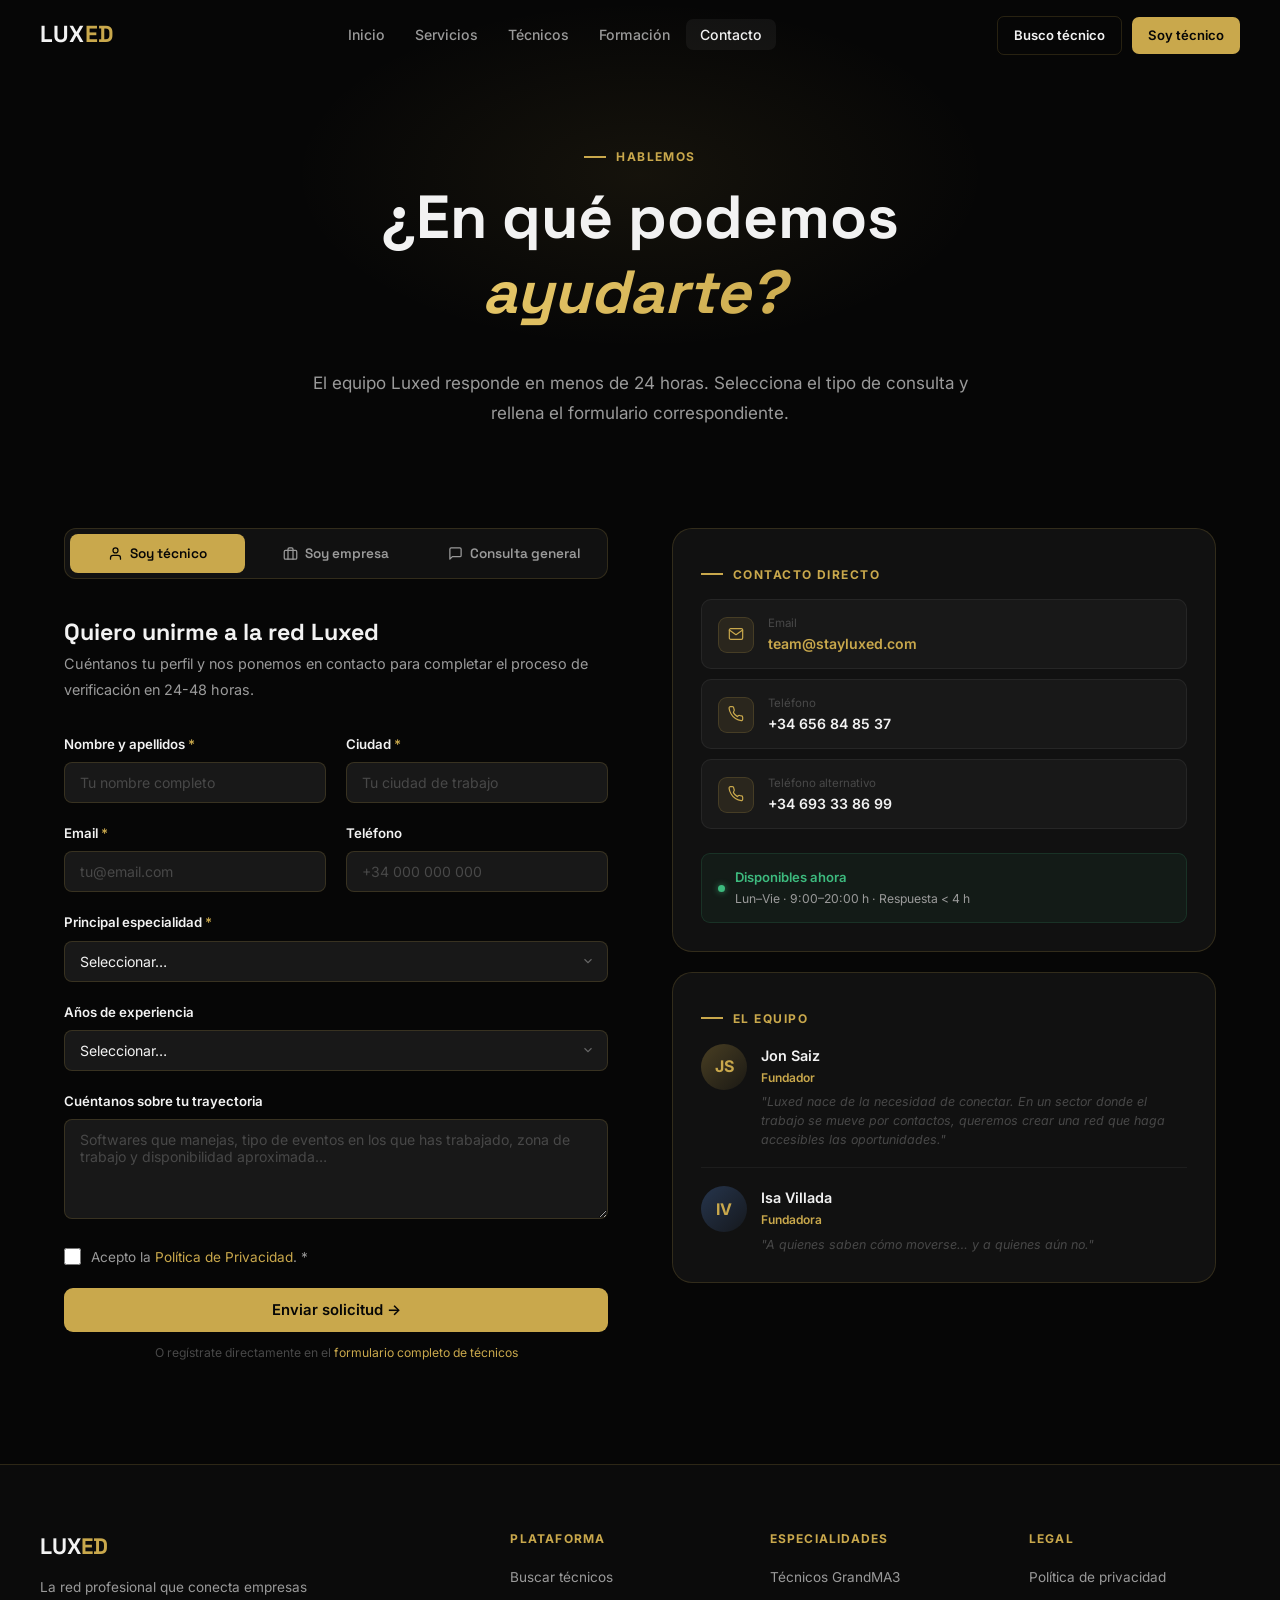
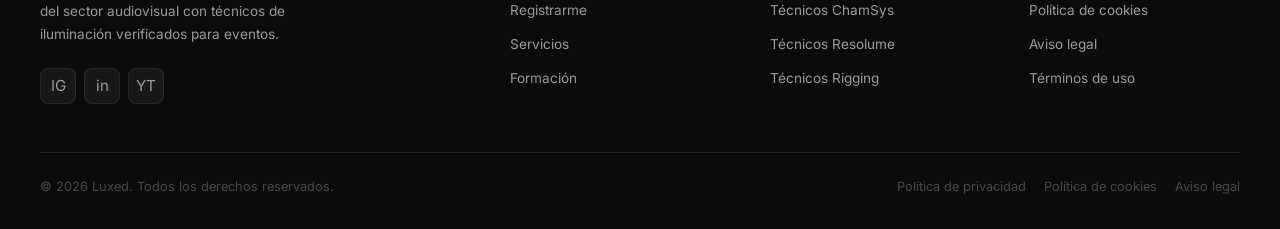
==== commit 9a4c559b: "Add files via upload" ====
--- a/contacto.html
+++ b/contacto.html
@@ -1,431 +1,431 @@
-<!DOCTYPE html>
-<html lang="es">
-<head>
-  <meta charset="UTF-8">
-  <meta name="viewport" content="width=device-width, initial-scale=1.0">
-  <title>Contacto — Luxed · Red de Técnicos de Iluminación</title>
-  <meta name="description" content="Contacta con el equipo de Luxed. Empresas que necesitan técnicos, técnicos que quieren unirse a la red o consultas sobre formación.">
-  <link rel="preconnect" href="https://fonts.googleapis.com">
-  <link rel="preconnect" href="https://fonts.gstatic.com" crossorigin>
-  <link href="https://fonts.googleapis.com/css2?family=Inter:wght@400;500;600&family=Space+Grotesk:wght@500;600;700&display=swap" rel="stylesheet">
-  <link rel="stylesheet" href="css/main.css">
-</head>
-<body>
-
-<nav class="nav">
-  <div class="nav-inner">
-    <a href="index.html" class="nav-logo">LUX<span>ED</span></a>
-    <ul class="nav-links">
-      <li><a href="index.html">Inicio</a></li>
-      <li><a href="servicios.html">Servicios</a></li>
-      <li><a href="tecnicos.html">Técnicos</a></li>
-      <li><a href="formacion.html">Formación</a></li>
-      <li><a href="contacto.html">Contacto</a></li>
-    </ul>
-    <div class="nav-actions">
-      <a href="tecnicos.html" class="btn btn-outline btn-sm">Busco técnico</a>
-      <a href="registro.html" class="btn btn-primary btn-sm">Soy técnico</a>
-    </div>
-    <button class="nav-mobile-btn" aria-label="Abrir menú"><span></span><span></span><span></span></button>
-  </div>
-  <div class="nav-mobile">
-    <ul>
-      <li><a href="index.html">Inicio</a></li>
-      <li><a href="servicios.html">Servicios</a></li>
-      <li><a href="tecnicos.html">Técnicos</a></li>
-      <li><a href="formacion.html">Formación</a></li>
-      <li><a href="contacto.html">Contacto</a></li>
-    </ul>
-    <div class="nav-mobile-actions">
-      <a href="tecnicos.html" class="btn btn-outline">Busco técnico</a>
-      <a href="registro.html" class="btn btn-primary">Soy técnico</a>
-    </div>
-  </div>
-</nav>
-
-<!-- PAGE HERO -->
-<section class="page-hero">
-  <div class="page-hero-inner fade-up">
-    <div class="section-label">Hablemos</div>
-    <h1>¿En qué podemos<br><em class="gradient-text">ayudarte?</em></h1>
-    <p>El equipo Luxed responde en menos de 24 horas. Selecciona el tipo de consulta y rellena el formulario correspondiente.</p>
-  </div>
-</section>
-
-<!-- MAIN CONTACT SECTION -->
-<section class="section" style="padding-top: 20px;">
-  <div class="container">
-    <div class="two-col" style="align-items: flex-start; gap: 64px;">
-
-      <!-- LEFT: Segmented tabs + forms -->
-      <div>
-
-        <!-- Segmented control -->
-        <div class="contact-seg" role="tablist" aria-label="Tipo de consulta">
-          <button class="contact-seg-btn active" data-contact-tab="tecnico" role="tab" aria-selected="true" aria-controls="panel-tecnico">
-            <svg width="15" height="15" viewBox="0 0 24 24" fill="none" stroke="currentColor" stroke-width="2" stroke-linecap="round" stroke-linejoin="round" aria-hidden="true"><path d="M20 21v-2a4 4 0 0 0-4-4H8a4 4 0 0 0-4 4v2"/><circle cx="12" cy="7" r="4"/></svg>
-            Soy técnico
-          </button>
-          <button class="contact-seg-btn" data-contact-tab="empresa" role="tab" aria-selected="false" aria-controls="panel-empresa">
-            <svg width="15" height="15" viewBox="0 0 24 24" fill="none" stroke="currentColor" stroke-width="2" stroke-linecap="round" stroke-linejoin="round" aria-hidden="true"><rect x="2" y="7" width="20" height="14" rx="2"/><path d="M16 21V5a2 2 0 0 0-2-2h-4a2 2 0 0 0-2 2v16"/></svg>
-            Soy empresa
-          </button>
-          <button class="contact-seg-btn" data-contact-tab="general" role="tab" aria-selected="false" aria-controls="panel-general">
-            <svg width="15" height="15" viewBox="0 0 24 24" fill="none" stroke="currentColor" stroke-width="2" stroke-linecap="round" stroke-linejoin="round" aria-hidden="true"><path d="M21 15a2 2 0 0 1-2 2H7l-4 4V5a2 2 0 0 1 2-2h14a2 2 0 0 1 2 2z"/></svg>
-            Consulta general
-          </button>
-        </div>
-
-        <!-- ── Panel: Técnico ── -->
-        <div id="panel-tecnico" class="contact-panel active" role="tabpanel">
-          <div class="mb-32">
-            <h2 style="font-size: 1.45rem; margin-bottom: 6px;">Quiero unirme a la red Luxed</h2>
-            <p style="font-size: 0.9rem;">Cuéntanos tu perfil y nos ponemos en contacto para completar el proceso de verificación en 24-48 horas.</p>
-          </div>
-
-          <form data-form novalidate>
-            <div class="form-grid">
-              <div class="form-group">
-                <label class="form-label" for="t-nombre">Nombre y apellidos <span class="req">*</span></label>
-                <input class="form-input" id="t-nombre" type="text" placeholder="Tu nombre completo" required>
-              </div>
-              <div class="form-group">
-                <label class="form-label" for="t-ciudad">Ciudad <span class="req">*</span></label>
-                <input class="form-input" id="t-ciudad" type="text" placeholder="Tu ciudad de trabajo" required>
-              </div>
-            </div>
-
-            <div class="form-grid">
-              <div class="form-group">
-                <label class="form-label" for="t-email">Email <span class="req">*</span></label>
-                <input class="form-input" id="t-email" type="email" placeholder="tu@email.com" required>
-              </div>
-              <div class="form-group">
-                <label class="form-label" for="t-tel">Teléfono</label>
-                <input class="form-input" id="t-tel" type="tel" placeholder="+34 000 000 000">
-              </div>
-            </div>
-
-            <div class="form-group">
-              <label class="form-label" for="t-especialidad">Principal especialidad <span class="req">*</span></label>
-              <select class="form-select" id="t-especialidad" required>
-                <option value="">Seleccionar…</option>
-                <option>Técnico de Iluminación — GrandMA3</option>
-                <option>Técnico de Iluminación — ChamSys</option>
-                <option>Técnico de Iluminación — GrandMA2</option>
-                <option>VJ / Operador de Video — Resolume</option>
-                <option>Diseñador de Luz — Wysiwyg / Depence</option>
-                <option>Rigger / Montador</option>
-                <option>Otro</option>
-              </select>
-            </div>
-
-            <div class="form-group">
-              <label class="form-label" for="t-experiencia">Años de experiencia</label>
-              <select class="form-select" id="t-experiencia">
-                <option value="">Seleccionar…</option>
-                <option>Menos de 1 año</option>
-                <option>1-3 años</option>
-                <option>3-6 años</option>
-                <option>Más de 6 años</option>
-              </select>
-            </div>
-
-            <div class="form-group">
-              <label class="form-label" for="t-mensaje">Cuéntanos sobre tu trayectoria</label>
-              <textarea class="form-textarea" id="t-mensaje" placeholder="Softwares que manejas, tipo de eventos en los que has trabajado, zona de trabajo y disponibilidad aproximada…" style="min-height: 100px;"></textarea>
-            </div>
-
-            <div class="form-group">
-              <label class="form-check">
-                <input type="checkbox" required>
-                <span>Acepto la <a href="#" style="color:var(--gold)">Política de Privacidad</a>. <span class="req">*</span></span>
-              </label>
-            </div>
-
-            <button type="submit" class="btn btn-primary btn-block">Enviar solicitud →</button>
-            <p style="font-size: 0.76rem; color: var(--text-3); text-align: center; margin-top: 10px;">
-              O regístrate directamente en el
-              <a href="registro.html" style="color: var(--gold);">formulario completo de técnicos</a>
-            </p>
-          </form>
-        </div>
-
-        <!-- ── Panel: Empresa ── -->
-        <div id="panel-empresa" class="contact-panel" role="tabpanel">
-          <div class="mb-32">
-            <h2 style="font-size: 1.45rem; margin-bottom: 6px;">Necesito un técnico para mi evento</h2>
-            <p style="font-size: 0.9rem;">Cuéntanos qué necesitas. Revisamos la solicitud y te conectamos con el técnico adecuado en menos de 24 horas.</p>
-          </div>
-
-          <form data-form novalidate>
-            <div class="form-grid">
-              <div class="form-group">
-                <label class="form-label" for="e-nombre">Nombre y apellidos <span class="req">*</span></label>
-                <input class="form-input" id="e-nombre" type="text" placeholder="Tu nombre" required>
-              </div>
-              <div class="form-group">
-                <label class="form-label" for="e-empresa">Empresa o productora <span class="req">*</span></label>
-                <input class="form-input" id="e-empresa" type="text" placeholder="Nombre de tu empresa" required>
-              </div>
-            </div>
-
-            <div class="form-grid">
-              <div class="form-group">
-                <label class="form-label" for="e-email">Email <span class="req">*</span></label>
-                <input class="form-input" id="e-email" type="email" placeholder="email@empresa.com" required>
-              </div>
-              <div class="form-group">
-                <label class="form-label" for="e-tel">Teléfono</label>
-                <input class="form-input" id="e-tel" type="tel" placeholder="+34 000 000 000">
-              </div>
-            </div>
-
-            <div class="form-grid">
-              <div class="form-group">
-                <label class="form-label" for="e-tipo">Tipo de evento <span class="req">*</span></label>
-                <select class="form-select" id="e-tipo" required>
-                  <option value="">Seleccionar…</option>
-                  <option>Festival de música</option>
-                  <option>Concierto / Gira</option>
-                  <option>Evento corporativo</option>
-                  <option>Teatro / Ópera</option>
-                  <option>TV / Broadcast</option>
-                  <option>Evento de moda</option>
-                  <option>Otro</option>
-                </select>
-              </div>
-              <div class="form-group">
-                <label class="form-label" for="e-fecha">Fecha del evento</label>
-                <input class="form-input" id="e-fecha" type="date">
-              </div>
-            </div>
-
-            <div class="form-group">
-              <label class="form-label" for="e-software">Software requerido</label>
-              <select class="form-select" id="e-software">
-                <option value="">No especificado / A consultar</option>
-                <option>GrandMA3</option>
-                <option>GrandMA2</option>
-                <option>ChamSys MagicQ</option>
-                <option>Resolume Arena</option>
-                <option>Wysiwyg / Depence</option>
-                <option>Varios / A definir</option>
-              </select>
-            </div>
-
-            <div class="form-group">
-              <label class="form-label" for="e-mensaje">Descripción del proyecto <span class="req">*</span></label>
-              <textarea class="form-textarea" id="e-mensaje" placeholder="Tipo de evento, número de técnicos necesarios, duración, ubicación y cualquier requisito específico…" style="min-height: 100px;" required></textarea>
-            </div>
-
-            <div class="form-group">
-              <label class="form-check">
-                <input type="checkbox" required>
-                <span>Acepto la <a href="#" style="color:var(--gold)">Política de Privacidad</a>. <span class="req">*</span></span>
-              </label>
-            </div>
-
-            <button type="submit" class="btn btn-primary btn-block">Enviar solicitud de técnico →</button>
-            <p style="font-size: 0.76rem; color: var(--text-3); text-align: center; margin-top: 10px;">Respuesta habitual en menos de 4 horas en horario laboral</p>
-          </form>
-        </div>
-
-        <!-- ── Panel: General ── -->
-        <div id="panel-general" class="contact-panel" role="tabpanel">
-          <div class="mb-32">
-            <h2 style="font-size: 1.45rem; margin-bottom: 6px;">Tengo una consulta</h2>
-            <p style="font-size: 0.9rem;">Precios, formación, funcionamiento de la plataforma o cualquier otra duda. Escríbenos y te respondemos.</p>
-          </div>
-
-          <form data-form novalidate>
-            <div class="form-grid">
-              <div class="form-group">
-                <label class="form-label" for="g-nombre">Nombre <span class="req">*</span></label>
-                <input class="form-input" id="g-nombre" type="text" placeholder="Tu nombre" required>
-              </div>
-              <div class="form-group">
-                <label class="form-label" for="g-email">Email <span class="req">*</span></label>
-                <input class="form-input" id="g-email" type="email" placeholder="tu@email.com" required>
-              </div>
-            </div>
-
-            <div class="form-group">
-              <label class="form-label" for="g-asunto">Asunto <span class="req">*</span></label>
-              <select class="form-select" id="g-asunto" required>
-                <option value="">Seleccionar…</option>
-                <option>Dudas sobre la plataforma</option>
-                <option>Información sobre formación</option>
-                <option>Información sobre precios y planes</option>
-                <option>Propuesta de colaboración</option>
-                <option>Incidencia o problema técnico</option>
-                <option>Otro</option>
-              </select>
-            </div>
-
-            <div class="form-group">
-              <label class="form-label" for="g-mensaje">Mensaje <span class="req">*</span></label>
-              <textarea class="form-textarea" id="g-mensaje" placeholder="Escribe tu consulta aquí…" style="min-height: 120px;" required></textarea>
-            </div>
-
-            <div class="form-group">
-              <label class="form-check">
-                <input type="checkbox" required>
-                <span>Acepto la <a href="#" style="color:var(--gold)">Política de Privacidad</a>. <span class="req">*</span></span>
-              </label>
-            </div>
-
-            <button type="submit" class="btn btn-primary btn-block">Enviar consulta →</button>
-          </form>
-        </div>
-
-      </div>
-
-      <!-- RIGHT: Sidebar info -->
-      <div style="position: sticky; top: 96px; display: flex; flex-direction: column; gap: 20px;">
-
-        <!-- Direct contact -->
-        <div class="card fade-up">
-          <div class="section-label mb-20">Contacto directo</div>
-
-          <div style="display: flex; flex-direction: column; gap: 10px; margin-bottom: 24px;">
-            <a href="mailto:team@stayluxed.com" style="display: flex; align-items: center; gap: 14px; padding: 13px 16px; background: var(--bg-elevated); border-radius: 10px; border: 1px solid rgba(255,255,255,0.06); transition: var(--transition); text-decoration: none;" onmouseover="this.style.borderColor='rgba(201,168,76,0.25)'" onmouseout="this.style.borderColor='rgba(255,255,255,0.06)'">
-              <div style="width: 36px; height: 36px; border-radius: 9px; background: var(--gold-glow); border: 1px solid var(--gold-border); display: flex; align-items: center; justify-content: center; flex-shrink: 0; color: var(--gold);">
-                <svg width="16" height="16" viewBox="0 0 24 24" fill="none" stroke="currentColor" stroke-width="1.8" stroke-linecap="round" stroke-linejoin="round" aria-hidden="true"><path d="M4 4h16c1.1 0 2 .9 2 2v12c0 1.1-.9 2-2 2H4c-1.1 0-2-.9-2-2V6c0-1.1.9-2 2-2z"/><polyline points="22,6 12,13 2,6"/></svg>
-              </div>
-              <div>
-                <div style="font-size: 0.72rem; color: var(--text-3); margin-bottom: 1px;">Email</div>
-                <div style="font-weight: 600; font-size: 0.88rem; color: var(--gold);">team@stayluxed.com</div>
-              </div>
-            </a>
-
-            <a href="tel:+34656848537" style="display: flex; align-items: center; gap: 14px; padding: 13px 16px; background: var(--bg-elevated); border-radius: 10px; border: 1px solid rgba(255,255,255,0.06); transition: var(--transition); text-decoration: none;" onmouseover="this.style.borderColor='rgba(201,168,76,0.25)'" onmouseout="this.style.borderColor='rgba(255,255,255,0.06)'">
-              <div style="width: 36px; height: 36px; border-radius: 9px; background: var(--gold-glow); border: 1px solid var(--gold-border); display: flex; align-items: center; justify-content: center; flex-shrink: 0; color: var(--gold);">
-                <svg width="16" height="16" viewBox="0 0 24 24" fill="none" stroke="currentColor" stroke-width="1.8" stroke-linecap="round" stroke-linejoin="round" aria-hidden="true"><path d="M22 16.92v3a2 2 0 0 1-2.18 2 19.79 19.79 0 0 1-8.63-3.07A19.5 19.5 0 0 1 4.69 12 19.79 19.79 0 0 1 1.61 3.12 2 2 0 0 1 3.6 1h3a2 2 0 0 1 2 1.72 12.84 12.84 0 0 0 .7 2.81 2 2 0 0 1-.45 2.11L8.09 9.91a16 16 0 0 0 6 6l1.27-1.27a2 2 0 0 1 2.11-.45 12.84 12.84 0 0 0 2.81.7A2 2 0 0 1 22 16.92z"/></svg>
-              </div>
-              <div>
-                <div style="font-size: 0.72rem; color: var(--text-3); margin-bottom: 1px;">Teléfono</div>
-                <div style="font-weight: 600; font-size: 0.88rem; color: var(--text);">+34 656 84 85 37</div>
-              </div>
-            </a>
-
-            <a href="tel:+34693338699" style="display: flex; align-items: center; gap: 14px; padding: 13px 16px; background: var(--bg-elevated); border-radius: 10px; border: 1px solid rgba(255,255,255,0.06); transition: var(--transition); text-decoration: none;" onmouseover="this.style.borderColor='rgba(201,168,76,0.25)'" onmouseout="this.style.borderColor='rgba(255,255,255,0.06)'">
-              <div style="width: 36px; height: 36px; border-radius: 9px; background: var(--gold-glow); border: 1px solid var(--gold-border); display: flex; align-items: center; justify-content: center; flex-shrink: 0; color: var(--gold);">
-                <svg width="16" height="16" viewBox="0 0 24 24" fill="none" stroke="currentColor" stroke-width="1.8" stroke-linecap="round" stroke-linejoin="round" aria-hidden="true"><path d="M22 16.92v3a2 2 0 0 1-2.18 2 19.79 19.79 0 0 1-8.63-3.07A19.5 19.5 0 0 1 4.69 12 19.79 19.79 0 0 1 1.61 3.12 2 2 0 0 1 3.6 1h3a2 2 0 0 1 2 1.72 12.84 12.84 0 0 0 .7 2.81 2 2 0 0 1-.45 2.11L8.09 9.91a16 16 0 0 0 6 6l1.27-1.27a2 2 0 0 1 2.11-.45 12.84 12.84 0 0 0 2.81.7A2 2 0 0 1 22 16.92z"/></svg>
-              </div>
-              <div>
-                <div style="font-size: 0.72rem; color: var(--text-3); margin-bottom: 1px;">Teléfono alternativo</div>
-                <div style="font-weight: 600; font-size: 0.88rem; color: var(--text);">+34 693 33 86 99</div>
-              </div>
-            </a>
-          </div>
-
-          <div style="padding: 13px 16px; background: rgba(61,186,126,0.06); border: 1px solid rgba(61,186,126,0.15); border-radius: 9px; display: flex; align-items: center; gap: 10px;">
-            <span class="dot dot-green" style="flex-shrink:0;"></span>
-            <div>
-              <div style="font-size: 0.82rem; font-weight: 600; color: var(--success);">Disponibles ahora</div>
-              <p style="font-size: 0.76rem; margin: 0;">Lun–Vie · 9:00–20:00 h · Respuesta &lt; 4 h</p>
-            </div>
-          </div>
-        </div>
-
-        <!-- Team -->
-        <div class="card fade-up fade-up-d1">
-          <div class="section-label mb-20">El equipo</div>
-          <div style="display: flex; flex-direction: column; gap: 18px;">
-            <div style="display: flex; align-items: flex-start; gap: 14px;">
-              <div class="tech-av tech-av-gold" style="width: 46px; height: 46px; font-size: 1rem; flex-shrink: 0;">JS</div>
-              <div>
-                <div style="font-weight: 600; font-size: 0.9rem; margin-bottom: 1px;">Jon Saiz</div>
-                <div style="font-size: 0.75rem; color: var(--gold); margin-bottom: 6px; font-weight: 600;">Fundador</div>
-                <p style="font-size: 0.78rem; color: var(--text-3); margin: 0; font-style: italic; line-height: 1.5;">"Luxed nace de la necesidad de conectar. En un sector donde el trabajo se mueve por contactos, queremos crear una red que haga accesibles las oportunidades."</p>
-              </div>
-            </div>
-            <div style="height: 1px; background: rgba(255,255,255,0.05);"></div>
-            <div style="display: flex; align-items: flex-start; gap: 14px;">
-              <div class="tech-av tech-av-blue" style="width: 46px; height: 46px; font-size: 1rem; flex-shrink: 0;">IV</div>
-              <div>
-                <div style="font-weight: 600; font-size: 0.9rem; margin-bottom: 1px;">Isa Villada</div>
-                <div style="font-size: 0.75rem; color: var(--gold); margin-bottom: 6px; font-weight: 600;">Fundadora</div>
-                <p style="font-size: 0.78rem; color: var(--text-3); margin: 0; font-style: italic; line-height: 1.5;">"A quienes saben cómo moverse… y a quienes aún no."</p>
-              </div>
-            </div>
-          </div>
-        </div>
-
-      </div>
-    </div>
-  </div>
-</section>
-
-<footer class="footer">
-  <div class="footer-inner">
-    <div class="footer-grid">
-      <div class="footer-brand">
-        <div class="footer-logo">LUX<span>ED</span></div>
-        <p class="footer-desc">La red profesional que conecta empresas del sector audiovisual con técnicos de iluminación verificados para eventos.</p>
-        <div class="footer-social">
-          <a href="#" class="social-btn" aria-label="Instagram">IG</a>
-          <a href="#" class="social-btn" aria-label="LinkedIn">in</a>
-          <a href="#" class="social-btn" aria-label="YouTube">YT</a>
-        </div>
-      </div>
-      <div>
-        <div class="footer-col-title">Plataforma</div>
-        <ul class="footer-links">
-          <li><a href="tecnicos.html">Buscar técnicos</a></li>
-          <li><a href="registro.html">Registrarme</a></li>
-          <li><a href="servicios.html">Servicios</a></li>
-          <li><a href="formacion.html">Formación</a></li>
-        </ul>
-      </div>
-      <div>
-        <div class="footer-col-title">Especialidades</div>
-        <ul class="footer-links">
-          <li><a href="#">Técnicos GrandMA3</a></li>
-          <li><a href="#">Técnicos ChamSys</a></li>
-          <li><a href="#">Técnicos Resolume</a></li>
-          <li><a href="#">Técnicos Rigging</a></li>
-        </ul>
-      </div>
-      <div>
-        <div class="footer-col-title">Legal</div>
-        <ul class="footer-links">
-          <li><a href="#">Política de privacidad</a></li>
-          <li><a href="#">Política de cookies</a></li>
-          <li><a href="#">Aviso legal</a></li>
-          <li><a href="#">Términos de uso</a></li>
-        </ul>
-      </div>
-    </div>
-    <div class="footer-bottom">
-      <div class="footer-copy">© 2026 Luxed. Todos los derechos reservados.</div>
-      <div class="footer-legal">
-        <a href="#">Política de privacidad</a>
-        <a href="#">Política de cookies</a>
-        <a href="#">Aviso legal</a>
-      </div>
-    </div>
-  </div>
-</footer>
-
-<script src="js/main.js"></script>
-<script>
-  // Contact segmented tabs
-  document.querySelectorAll('.contact-seg-btn').forEach(btn => {
-    btn.addEventListener('click', () => {
-      document.querySelectorAll('.contact-seg-btn').forEach(b => {
-        b.classList.remove('active');
-        b.setAttribute('aria-selected', 'false');
-      });
-      document.querySelectorAll('.contact-panel').forEach(p => p.classList.remove('active'));
-      btn.classList.add('active');
-      btn.setAttribute('aria-selected', 'true');
-      const target = btn.dataset.contactTab;
-      const panel = document.getElementById('panel-' + target);
-      if (panel) panel.classList.add('active');
-    });
-  });
-</script>
-</body>
-</html>
+<!DOCTYPE html>
+<html lang="es">
+<head>
+  <meta charset="UTF-8">
+  <meta name="viewport" content="width=device-width, initial-scale=1.0">
+  <title>Contacto — Luxed · Red de Técnicos de Iluminación</title>
+  <meta name="description" content="Contacta con el equipo de Luxed. Empresas que necesitan técnicos, técnicos que quieren unirse a la red o consultas sobre formación.">
+  <link rel="preconnect" href="https://fonts.googleapis.com">
+  <link rel="preconnect" href="https://fonts.gstatic.com" crossorigin>
+  <link href="https://fonts.googleapis.com/css2?family=Inter:wght@400;500;600&family=Space+Grotesk:wght@500;600;700&display=swap" rel="stylesheet">
+  <link rel="stylesheet" href="css/main.css">
+</head>
+<body>
+
+<nav class="nav">
+  <div class="nav-inner">
+    <a href="index.html" class="nav-logo">LUX<span>ED</span></a>
+    <ul class="nav-links">
+      <li><a href="index.html">Inicio</a></li>
+      <li><a href="servicios.html">Servicios</a></li>
+      <li><a href="tecnicos.html">Técnicos</a></li>
+      <li><a href="formacion.html">Formación</a></li>
+      <li><a href="contacto.html">Contacto</a></li>
+    </ul>
+    <div class="nav-actions">
+      <a href="tecnicos.html" class="btn btn-outline btn-sm">Busco técnico</a>
+      <a href="registro.html" class="btn btn-primary btn-sm">Soy técnico</a>
+    </div>
+    <button class="nav-mobile-btn" aria-label="Abrir menú"><span></span><span></span><span></span></button>
+  </div>
+  <div class="nav-mobile">
+    <ul>
+      <li><a href="index.html">Inicio</a></li>
+      <li><a href="servicios.html">Servicios</a></li>
+      <li><a href="tecnicos.html">Técnicos</a></li>
+      <li><a href="formacion.html">Formación</a></li>
+      <li><a href="contacto.html">Contacto</a></li>
+    </ul>
+    <div class="nav-mobile-actions">
+      <a href="tecnicos.html" class="btn btn-outline">Busco técnico</a>
+      <a href="registro.html" class="btn btn-primary">Soy técnico</a>
+    </div>
+  </div>
+</nav>
+
+<!-- PAGE HERO -->
+<section class="page-hero">
+  <div class="page-hero-inner fade-up">
+    <div class="section-label">Hablemos</div>
+    <h1>¿En qué podemos<br><em class="gradient-text">ayudarte?</em></h1>
+    <p>El equipo Luxed responde en menos de 24 horas. Selecciona el tipo de consulta y rellena el formulario correspondiente.</p>
+  </div>
+</section>
+
+<!-- MAIN CONTACT SECTION -->
+<section class="section" style="padding-top: 20px;">
+  <div class="container">
+    <div class="two-col" style="align-items: flex-start; gap: 64px;">
+
+      <!-- LEFT: Segmented tabs + forms -->
+      <div>
+
+        <!-- Segmented control -->
+        <div class="contact-seg" role="tablist" aria-label="Tipo de consulta">
+          <button class="contact-seg-btn active" data-contact-tab="tecnico" role="tab" aria-selected="true" aria-controls="panel-tecnico">
+            <svg width="15" height="15" viewBox="0 0 24 24" fill="none" stroke="currentColor" stroke-width="2" stroke-linecap="round" stroke-linejoin="round" aria-hidden="true"><path d="M20 21v-2a4 4 0 0 0-4-4H8a4 4 0 0 0-4 4v2"/><circle cx="12" cy="7" r="4"/></svg>
+            Soy técnico
+          </button>
+          <button class="contact-seg-btn" data-contact-tab="empresa" role="tab" aria-selected="false" aria-controls="panel-empresa">
+            <svg width="15" height="15" viewBox="0 0 24 24" fill="none" stroke="currentColor" stroke-width="2" stroke-linecap="round" stroke-linejoin="round" aria-hidden="true"><rect x="2" y="7" width="20" height="14" rx="2"/><path d="M16 21V5a2 2 0 0 0-2-2h-4a2 2 0 0 0-2 2v16"/></svg>
+            Soy empresa
+          </button>
+          <button class="contact-seg-btn" data-contact-tab="general" role="tab" aria-selected="false" aria-controls="panel-general">
+            <svg width="15" height="15" viewBox="0 0 24 24" fill="none" stroke="currentColor" stroke-width="2" stroke-linecap="round" stroke-linejoin="round" aria-hidden="true"><path d="M21 15a2 2 0 0 1-2 2H7l-4 4V5a2 2 0 0 1 2-2h14a2 2 0 0 1 2 2z"/></svg>
+            Consulta general
+          </button>
+        </div>
+
+        <!-- ── Panel: Técnico ── -->
+        <div id="panel-tecnico" class="contact-panel active" role="tabpanel">
+          <div class="mb-32">
+            <h2 style="font-size: 1.45rem; margin-bottom: 6px;">Quiero unirme a la red Luxed</h2>
+            <p style="font-size: 0.9rem;">Cuéntanos tu perfil y nos ponemos en contacto para completar el proceso de verificación en 24-48 horas.</p>
+          </div>
+
+          <form data-form novalidate>
+            <div class="form-grid">
+              <div class="form-group">
+                <label class="form-label" for="t-nombre">Nombre y apellidos <span class="req">*</span></label>
+                <input class="form-input" id="t-nombre" type="text" placeholder="Tu nombre completo" required>
+              </div>
+              <div class="form-group">
+                <label class="form-label" for="t-ciudad">Ciudad <span class="req">*</span></label>
+                <input class="form-input" id="t-ciudad" type="text" placeholder="Tu ciudad de trabajo" required>
+              </div>
+            </div>
+
+            <div class="form-grid">
+              <div class="form-group">
+                <label class="form-label" for="t-email">Email <span class="req">*</span></label>
+                <input class="form-input" id="t-email" type="email" placeholder="tu@email.com" required>
+              </div>
+              <div class="form-group">
+                <label class="form-label" for="t-tel">Teléfono</label>
+                <input class="form-input" id="t-tel" type="tel" placeholder="+34 000 000 000">
+              </div>
+            </div>
+
+            <div class="form-group">
+              <label class="form-label" for="t-especialidad">Principal especialidad <span class="req">*</span></label>
+              <select class="form-select" id="t-especialidad" required>
+                <option value="">Seleccionar…</option>
+                <option>Técnico de Iluminación — GrandMA3</option>
+                <option>Técnico de Iluminación — ChamSys</option>
+                <option>Técnico de Iluminación — GrandMA2</option>
+                <option>VJ / Operador de Video — Resolume</option>
+                <option>Diseñador de Luz — Wysiwyg / Depence</option>
+                <option>Rigger / Montador</option>
+                <option>Otro</option>
+              </select>
+            </div>
+
+            <div class="form-group">
+              <label class="form-label" for="t-experiencia">Años de experiencia</label>
+              <select class="form-select" id="t-experiencia">
+                <option value="">Seleccionar…</option>
+                <option>Menos de 1 año</option>
+                <option>1-3 años</option>
+                <option>3-6 años</option>
+                <option>Más de 6 años</option>
+              </select>
+            </div>
+
+            <div class="form-group">
+              <label class="form-label" for="t-mensaje">Cuéntanos sobre tu trayectoria</label>
+              <textarea class="form-textarea" id="t-mensaje" placeholder="Softwares que manejas, tipo de eventos en los que has trabajado, zona de trabajo y disponibilidad aproximada…" style="min-height: 100px;"></textarea>
+            </div>
+
+            <div class="form-group">
+              <label class="form-check">
+                <input type="checkbox" required>
+                <span>Acepto la <a href="#" style="color:var(--gold)">Política de Privacidad</a>. <span class="req">*</span></span>
+              </label>
+            </div>
+
+            <button type="submit" class="btn btn-primary btn-block">Enviar solicitud →</button>
+            <p style="font-size: 0.76rem; color: var(--text-3); text-align: center; margin-top: 10px;">
+              O regístrate directamente en el
+              <a href="registro.html" style="color: var(--gold);">formulario completo de técnicos</a>
+            </p>
+          </form>
+        </div>
+
+        <!-- ── Panel: Empresa ── -->
+        <div id="panel-empresa" class="contact-panel" role="tabpanel">
+          <div class="mb-32">
+            <h2 style="font-size: 1.45rem; margin-bottom: 6px;">Necesito un técnico para mi evento</h2>
+            <p style="font-size: 0.9rem;">Cuéntanos qué necesitas. Revisamos la solicitud y te conectamos con el técnico adecuado en menos de 24 horas.</p>
+          </div>
+
+          <form data-form novalidate>
+            <div class="form-grid">
+              <div class="form-group">
+                <label class="form-label" for="e-nombre">Nombre y apellidos <span class="req">*</span></label>
+                <input class="form-input" id="e-nombre" type="text" placeholder="Tu nombre" required>
+              </div>
+              <div class="form-group">
+                <label class="form-label" for="e-empresa">Empresa o productora <span class="req">*</span></label>
+                <input class="form-input" id="e-empresa" type="text" placeholder="Nombre de tu empresa" required>
+              </div>
+            </div>
+
+            <div class="form-grid">
+              <div class="form-group">
+                <label class="form-label" for="e-email">Email <span class="req">*</span></label>
+                <input class="form-input" id="e-email" type="email" placeholder="email@empresa.com" required>
+              </div>
+              <div class="form-group">
+                <label class="form-label" for="e-tel">Teléfono</label>
+                <input class="form-input" id="e-tel" type="tel" placeholder="+34 000 000 000">
+              </div>
+            </div>
+
+            <div class="form-grid">
+              <div class="form-group">
+                <label class="form-label" for="e-tipo">Tipo de evento <span class="req">*</span></label>
+                <select class="form-select" id="e-tipo" required>
+                  <option value="">Seleccionar…</option>
+                  <option>Festival de música</option>
+                  <option>Concierto / Gira</option>
+                  <option>Evento corporativo</option>
+                  <option>Teatro / Ópera</option>
+                  <option>TV / Broadcast</option>
+                  <option>Evento de moda</option>
+                  <option>Otro</option>
+                </select>
+              </div>
+              <div class="form-group">
+                <label class="form-label" for="e-fecha">Fecha del evento</label>
+                <input class="form-input" id="e-fecha" type="date">
+              </div>
+            </div>
+
+            <div class="form-group">
+              <label class="form-label" for="e-software">Software requerido</label>
+              <select class="form-select" id="e-software">
+                <option value="">No especificado / A consultar</option>
+                <option>GrandMA3</option>
+                <option>GrandMA2</option>
+                <option>ChamSys MagicQ</option>
+                <option>Resolume Arena</option>
+                <option>Wysiwyg / Depence</option>
+                <option>Varios / A definir</option>
+              </select>
+            </div>
+
+            <div class="form-group">
+              <label class="form-label" for="e-mensaje">Descripción del proyecto <span class="req">*</span></label>
+              <textarea class="form-textarea" id="e-mensaje" placeholder="Tipo de evento, número de técnicos necesarios, duración, ubicación y cualquier requisito específico…" style="min-height: 100px;" required></textarea>
+            </div>
+
+            <div class="form-group">
+              <label class="form-check">
+                <input type="checkbox" required>
+                <span>Acepto la <a href="#" style="color:var(--gold)">Política de Privacidad</a>. <span class="req">*</span></span>
+              </label>
+            </div>
+
+            <button type="submit" class="btn btn-primary btn-block">Enviar solicitud de técnico →</button>
+            <p style="font-size: 0.76rem; color: var(--text-3); text-align: center; margin-top: 10px;">Respuesta habitual en menos de 4 horas en horario laboral</p>
+          </form>
+        </div>
+
+        <!-- ── Panel: General ── -->
+        <div id="panel-general" class="contact-panel" role="tabpanel">
+          <div class="mb-32">
+            <h2 style="font-size: 1.45rem; margin-bottom: 6px;">Tengo una consulta</h2>
+            <p style="font-size: 0.9rem;">Precios, formación, funcionamiento de la plataforma o cualquier otra duda. Escríbenos y te respondemos.</p>
+          </div>
+
+          <form data-form novalidate>
+            <div class="form-grid">
+              <div class="form-group">
+                <label class="form-label" for="g-nombre">Nombre <span class="req">*</span></label>
+                <input class="form-input" id="g-nombre" type="text" placeholder="Tu nombre" required>
+              </div>
+              <div class="form-group">
+                <label class="form-label" for="g-email">Email <span class="req">*</span></label>
+                <input class="form-input" id="g-email" type="email" placeholder="tu@email.com" required>
+              </div>
+            </div>
+
+            <div class="form-group">
+              <label class="form-label" for="g-asunto">Asunto <span class="req">*</span></label>
+              <select class="form-select" id="g-asunto" required>
+                <option value="">Seleccionar…</option>
+                <option>Dudas sobre la plataforma</option>
+                <option>Información sobre formación</option>
+                <option>Información sobre precios y planes</option>
+                <option>Propuesta de colaboración</option>
+                <option>Incidencia o problema técnico</option>
+                <option>Otro</option>
+              </select>
+            </div>
+
+            <div class="form-group">
+              <label class="form-label" for="g-mensaje">Mensaje <span class="req">*</span></label>
+              <textarea class="form-textarea" id="g-mensaje" placeholder="Escribe tu consulta aquí…" style="min-height: 120px;" required></textarea>
+            </div>
+
+            <div class="form-group">
+              <label class="form-check">
+                <input type="checkbox" required>
+                <span>Acepto la <a href="#" style="color:var(--gold)">Política de Privacidad</a>. <span class="req">*</span></span>
+              </label>
+            </div>
+
+            <button type="submit" class="btn btn-primary btn-block">Enviar consulta →</button>
+          </form>
+        </div>
+
+      </div>
+
+      <!-- RIGHT: Sidebar info -->
+      <div style="position: sticky; top: 96px; display: flex; flex-direction: column; gap: 20px;">
+
+        <!-- Direct contact -->
+        <div class="card fade-up">
+          <div class="section-label mb-20">Contacto directo</div>
+
+          <div style="display: flex; flex-direction: column; gap: 10px; margin-bottom: 24px;">
+            <a href="mailto:team@stayluxed.com" style="display: flex; align-items: center; gap: 14px; padding: 13px 16px; background: var(--bg-elevated); border-radius: 10px; border: 1px solid rgba(255,255,255,0.06); transition: var(--transition); text-decoration: none;" onmouseover="this.style.borderColor='rgba(201,168,76,0.25)'" onmouseout="this.style.borderColor='rgba(255,255,255,0.06)'">
+              <div style="width: 36px; height: 36px; border-radius: 9px; background: var(--gold-glow); border: 1px solid var(--gold-border); display: flex; align-items: center; justify-content: center; flex-shrink: 0; color: var(--gold);">
+                <svg width="16" height="16" viewBox="0 0 24 24" fill="none" stroke="currentColor" stroke-width="1.8" stroke-linecap="round" stroke-linejoin="round" aria-hidden="true"><path d="M4 4h16c1.1 0 2 .9 2 2v12c0 1.1-.9 2-2 2H4c-1.1 0-2-.9-2-2V6c0-1.1.9-2 2-2z"/><polyline points="22,6 12,13 2,6"/></svg>
+              </div>
+              <div>
+                <div style="font-size: 0.72rem; color: var(--text-3); margin-bottom: 1px;">Email</div>
+                <div style="font-weight: 600; font-size: 0.88rem; color: var(--gold);">team@stayluxed.com</div>
+              </div>
+            </a>
+
+            <a href="tel:+34656848537" style="display: flex; align-items: center; gap: 14px; padding: 13px 16px; background: var(--bg-elevated); border-radius: 10px; border: 1px solid rgba(255,255,255,0.06); transition: var(--transition); text-decoration: none;" onmouseover="this.style.borderColor='rgba(201,168,76,0.25)'" onmouseout="this.style.borderColor='rgba(255,255,255,0.06)'">
+              <div style="width: 36px; height: 36px; border-radius: 9px; background: var(--gold-glow); border: 1px solid var(--gold-border); display: flex; align-items: center; justify-content: center; flex-shrink: 0; color: var(--gold);">
+                <svg width="16" height="16" viewBox="0 0 24 24" fill="none" stroke="currentColor" stroke-width="1.8" stroke-linecap="round" stroke-linejoin="round" aria-hidden="true"><path d="M22 16.92v3a2 2 0 0 1-2.18 2 19.79 19.79 0 0 1-8.63-3.07A19.5 19.5 0 0 1 4.69 12 19.79 19.79 0 0 1 1.61 3.12 2 2 0 0 1 3.6 1h3a2 2 0 0 1 2 1.72 12.84 12.84 0 0 0 .7 2.81 2 2 0 0 1-.45 2.11L8.09 9.91a16 16 0 0 0 6 6l1.27-1.27a2 2 0 0 1 2.11-.45 12.84 12.84 0 0 0 2.81.7A2 2 0 0 1 22 16.92z"/></svg>
+              </div>
+              <div>
+                <div style="font-size: 0.72rem; color: var(--text-3); margin-bottom: 1px;">Teléfono</div>
+                <div style="font-weight: 600; font-size: 0.88rem; color: var(--text);">+34 656 84 85 37</div>
+              </div>
+            </a>
+
+            <a href="tel:+34693338699" style="display: flex; align-items: center; gap: 14px; padding: 13px 16px; background: var(--bg-elevated); border-radius: 10px; border: 1px solid rgba(255,255,255,0.06); transition: var(--transition); text-decoration: none;" onmouseover="this.style.borderColor='rgba(201,168,76,0.25)'" onmouseout="this.style.borderColor='rgba(255,255,255,0.06)'">
+              <div style="width: 36px; height: 36px; border-radius: 9px; background: var(--gold-glow); border: 1px solid var(--gold-border); display: flex; align-items: center; justify-content: center; flex-shrink: 0; color: var(--gold);">
+                <svg width="16" height="16" viewBox="0 0 24 24" fill="none" stroke="currentColor" stroke-width="1.8" stroke-linecap="round" stroke-linejoin="round" aria-hidden="true"><path d="M22 16.92v3a2 2 0 0 1-2.18 2 19.79 19.79 0 0 1-8.63-3.07A19.5 19.5 0 0 1 4.69 12 19.79 19.79 0 0 1 1.61 3.12 2 2 0 0 1 3.6 1h3a2 2 0 0 1 2 1.72 12.84 12.84 0 0 0 .7 2.81 2 2 0 0 1-.45 2.11L8.09 9.91a16 16 0 0 0 6 6l1.27-1.27a2 2 0 0 1 2.11-.45 12.84 12.84 0 0 0 2.81.7A2 2 0 0 1 22 16.92z"/></svg>
+              </div>
+              <div>
+                <div style="font-size: 0.72rem; color: var(--text-3); margin-bottom: 1px;">Teléfono alternativo</div>
+                <div style="font-weight: 600; font-size: 0.88rem; color: var(--text);">+34 693 33 86 99</div>
+              </div>
+            </a>
+          </div>
+
+          <div style="padding: 13px 16px; background: rgba(61,186,126,0.06); border: 1px solid rgba(61,186,126,0.15); border-radius: 9px; display: flex; align-items: center; gap: 10px;">
+            <span class="dot dot-green" style="flex-shrink:0;"></span>
+            <div>
+              <div style="font-size: 0.82rem; font-weight: 600; color: var(--success);">Disponibles ahora</div>
+              <p style="font-size: 0.76rem; margin: 0;">Lun–Vie · 9:00–20:00 h · Respuesta &lt; 4 h</p>
+            </div>
+          </div>
+        </div>
+
+        <!-- Team -->
+        <div class="card fade-up fade-up-d1">
+          <div class="section-label mb-20">El equipo</div>
+          <div style="display: flex; flex-direction: column; gap: 18px;">
+            <div style="display: flex; align-items: flex-start; gap: 14px;">
+              <div class="tech-av tech-av-gold" style="width: 46px; height: 46px; font-size: 1rem; flex-shrink: 0;">JS</div>
+              <div>
+                <div style="font-weight: 600; font-size: 0.9rem; margin-bottom: 1px;">Jon Saiz</div>
+                <div style="font-size: 0.75rem; color: var(--gold); margin-bottom: 6px; font-weight: 600;">Fundador</div>
+                <p style="font-size: 0.78rem; color: var(--text-3); margin: 0; font-style: italic; line-height: 1.5;">"Luxed nace de la necesidad de conectar. En un sector donde el trabajo se mueve por contactos, queremos crear una red que haga accesibles las oportunidades."</p>
+              </div>
+            </div>
+            <div style="height: 1px; background: rgba(255,255,255,0.05);"></div>
+            <div style="display: flex; align-items: flex-start; gap: 14px;">
+              <div class="tech-av tech-av-blue" style="width: 46px; height: 46px; font-size: 1rem; flex-shrink: 0;">IV</div>
+              <div>
+                <div style="font-weight: 600; font-size: 0.9rem; margin-bottom: 1px;">Isa Villada</div>
+                <div style="font-size: 0.75rem; color: var(--gold); margin-bottom: 6px; font-weight: 600;">Fundadora</div>
+                <p style="font-size: 0.78rem; color: var(--text-3); margin: 0; font-style: italic; line-height: 1.5;">"A quienes saben cómo moverse… y a quienes aún no."</p>
+              </div>
+            </div>
+          </div>
+        </div>
+
+      </div>
+    </div>
+  </div>
+</section>
+
+<footer class="footer">
+  <div class="footer-inner">
+    <div class="footer-grid">
+      <div class="footer-brand">
+        <div class="footer-logo">LUX<span>ED</span></div>
+        <p class="footer-desc">La red profesional que conecta empresas del sector audiovisual con técnicos de iluminación verificados para eventos.</p>
+        <div class="footer-social">
+          <a href="#" class="social-btn" aria-label="Instagram">IG</a>
+          <a href="#" class="social-btn" aria-label="LinkedIn">in</a>
+          <a href="#" class="social-btn" aria-label="YouTube">YT</a>
+        </div>
+      </div>
+      <div>
+        <div class="footer-col-title">Plataforma</div>
+        <ul class="footer-links">
+          <li><a href="tecnicos.html">Buscar técnicos</a></li>
+          <li><a href="registro.html">Registrarme</a></li>
+          <li><a href="servicios.html">Servicios</a></li>
+          <li><a href="formacion.html">Formación</a></li>
+        </ul>
+      </div>
+      <div>
+        <div class="footer-col-title">Especialidades</div>
+        <ul class="footer-links">
+          <li><a href="#">Técnicos GrandMA3</a></li>
+          <li><a href="#">Técnicos ChamSys</a></li>
+          <li><a href="#">Técnicos Resolume</a></li>
+          <li><a href="#">Técnicos Rigging</a></li>
+        </ul>
+      </div>
+      <div>
+        <div class="footer-col-title">Legal</div>
+        <ul class="footer-links">
+          <li><a href="#">Política de privacidad</a></li>
+          <li><a href="#">Política de cookies</a></li>
+          <li><a href="#">Aviso legal</a></li>
+          <li><a href="#">Términos de uso</a></li>
+        </ul>
+      </div>
+    </div>
+    <div class="footer-bottom">
+      <div class="footer-copy">© 2026 Luxed. Todos los derechos reservados.</div>
+      <div class="footer-legal">
+        <a href="#">Política de privacidad</a>
+        <a href="#">Política de cookies</a>
+        <a href="#">Aviso legal</a>
+      </div>
+    </div>
+  </div>
+</footer>
+
+<script src="js/main.js"></script>
+<script>
+  // Contact segmented tabs
+  document.querySelectorAll('.contact-seg-btn').forEach(btn => {
+    btn.addEventListener('click', () => {
+      document.querySelectorAll('.contact-seg-btn').forEach(b => {
+        b.classList.remove('active');
+        b.setAttribute('aria-selected', 'false');
+      });
+      document.querySelectorAll('.contact-panel').forEach(p => p.classList.remove('active'));
+      btn.classList.add('active');
+      btn.setAttribute('aria-selected', 'true');
+      const target = btn.dataset.contactTab;
+      const panel = document.getElementById('panel-' + target);
+      if (panel) panel.classList.add('active');
+    });
+  });
+</script>
+</body>
+</html>
--- a/css/main.css
+++ b/css/main.css
@@ -1,798 +1,803 @@
-/* ============================================================
-   LUXED — REDESIGN 2026
-   Pure CSS · No frameworks
-   ============================================================ */
-
-/* --- Reset & Base --- */
-*, *::before, *::after { box-sizing: border-box; margin: 0; padding: 0; }
-html { scroll-behavior: smooth; font-size: 16px; }
-body {
-  font-family: 'Inter', -apple-system, BlinkMacSystemFont, sans-serif;
-  background: #060606;
-  color: #F2F2F2;
-  line-height: 1.6;
-  overflow-x: hidden;
-}
-::-webkit-scrollbar { width: 5px; }
-::-webkit-scrollbar-track { background: #060606; }
-::-webkit-scrollbar-thumb { background: rgba(201,168,76,0.3); border-radius: 3px; }
-::selection { background: rgba(201,168,76,0.2); color: #E8C96A; }
-
-/* --- CSS Variables --- */
-:root {
-  --gold: #C9A84C;
-  --gold-light: #E8C96A;
-  --gold-dim: rgba(201,168,76,0.6);
-  --gold-glow: rgba(201,168,76,0.10);
-  --gold-border: rgba(201,168,76,0.18);
-  --bg: #060606;
-  --bg-2: #0b0b0b;
-  --bg-card: #111111;
-  --bg-elevated: #181818;
-  --text: #F2F2F2;
-  --text-2: #9A9A9A;
-  --text-3: #484848;
-  --success: #3DBA7E;
-  --warning: #F5A623;
-  --danger: #E05555;
-  --radius: 12px;
-  --radius-lg: 20px;
-  --shadow: 0 8px 40px rgba(0,0,0,0.5);
-  --shadow-gold: 0 8px 40px rgba(0,0,0,0.4), 0 0 0 1px rgba(201,168,76,0.12);
-  --transition: 0.22s ease;
-  --max-w: 1200px;
-}
-
-/* --- Typography --- */
-h1, h2, h3, h4, h5 {
-  font-family: 'Space Grotesk', 'Inter', sans-serif;
-  font-weight: 700;
-  line-height: 1.15;
-  color: var(--text);
-}
-h1 { font-size: clamp(2.2rem, 5vw, 3.8rem); }
-h2 { font-size: clamp(1.7rem, 3.5vw, 2.5rem); }
-h3 { font-size: clamp(1.1rem, 2.5vw, 1.5rem); }
-h4 { font-size: 1.05rem; }
-p { color: var(--text-2); line-height: 1.75; }
-a { color: inherit; text-decoration: none; }
-img { max-width: 100%; display: block; }
-strong { color: var(--text); }
-
-/* --- Layout --- */
-.container { max-width: var(--max-w); margin: 0 auto; padding: 0 24px; }
-.section { padding: 100px 0; }
-.section-sm { padding: 60px 0; }
-.flex { display: flex; }
-.flex-center { display: flex; align-items: center; justify-content: center; }
-.flex-between { display: flex; align-items: center; justify-content: space-between; }
-.gap-8 { gap: 8px; }
-.gap-12 { gap: 12px; }
-.gap-16 { gap: 16px; }
-.gap-24 { gap: 24px; }
-.text-center { text-align: center; }
-.text-gold { color: var(--gold); }
-.mt-8 { margin-top: 8px; }
-.mt-16 { margin-top: 16px; }
-.mt-24 { margin-top: 24px; }
-.mt-40 { margin-top: 40px; }
-.mb-8 { margin-bottom: 8px; }
-.mb-16 { margin-bottom: 16px; }
-.mb-24 { margin-bottom: 24px; }
-.mb-40 { margin-bottom: 40px; }
-.mb-48 { margin-bottom: 48px; }
-.mb-64 { margin-bottom: 64px; }
-
-.grid-2 { display: grid; grid-template-columns: 1fr 1fr; gap: 28px; }
-.grid-3 { display: grid; grid-template-columns: repeat(3, 1fr); gap: 24px; }
-.grid-4 { display: grid; grid-template-columns: repeat(4, 1fr); gap: 20px; }
-
-/* --- Buttons --- */
-.btn {
-  display: inline-flex; align-items: center; gap: 8px;
-  padding: 13px 26px; border-radius: 9px;
-  font-family: 'Inter', sans-serif; font-size: 0.93rem; font-weight: 600;
-  cursor: pointer; transition: all var(--transition); border: none;
-  text-decoration: none; white-space: nowrap; position: relative;
-}
-.btn-primary { background: var(--gold); color: #060606; }
-.btn-primary:hover { background: var(--gold-light); transform: translateY(-2px); box-shadow: 0 8px 24px rgba(201,168,76,0.28); }
-.btn-outline { background: transparent; border: 1.5px solid var(--gold-border); color: var(--text); }
-.btn-outline:hover { border-color: var(--gold); color: var(--gold); background: var(--gold-glow); }
-.btn-ghost { background: transparent; color: var(--text-2); padding: 10px 14px; }
-.btn-ghost:hover { color: var(--gold); }
-.btn-danger { background: transparent; border: 1.5px solid rgba(224,85,85,0.3); color: #E05555; }
-.btn-danger:hover { background: rgba(224,85,85,0.08); border-color: #E05555; }
-.btn-lg { padding: 17px 34px; font-size: 1rem; border-radius: 10px; }
-.btn-sm { padding: 8px 16px; font-size: 0.82rem; border-radius: 7px; }
-.btn-block { width: 100%; justify-content: center; }
-
-/* --- Badges --- */
-.badge {
-  display: inline-flex; align-items: center; gap: 5px;
-  padding: 3px 11px; border-radius: 100px;
-  font-size: 0.75rem; font-weight: 600; letter-spacing: 0.02em;
-}
-.badge-gold { background: rgba(201,168,76,0.10); color: var(--gold); border: 1px solid var(--gold-border); }
-.badge-success { background: rgba(61,186,126,0.10); color: var(--success); border: 1px solid rgba(61,186,126,0.2); }
-.badge-warning { background: rgba(245,166,35,0.10); color: var(--warning); border: 1px solid rgba(245,166,35,0.2); }
-.badge-neutral { background: rgba(255,255,255,0.05); color: var(--text-2); border: 1px solid rgba(255,255,255,0.08); }
-.badge-danger { background: rgba(224,85,85,0.10); color: var(--danger); border: 1px solid rgba(224,85,85,0.2); }
-
-.dot { width: 7px; height: 7px; border-radius: 50%; flex-shrink: 0; }
-.dot-green { background: var(--success); box-shadow: 0 0 6px rgba(61,186,126,0.7); }
-.dot-orange { background: var(--warning); }
-.dot-gray { background: var(--text-3); }
-
-/* --- Tags --- */
-.tag {
-  display: inline-block; padding: 3px 10px; border-radius: 6px;
-  font-size: 0.73rem; font-weight: 500;
-  background: rgba(255,255,255,0.05); color: var(--text-2);
-  border: 1px solid rgba(255,255,255,0.07);
-}
-.tag-gold { background: rgba(201,168,76,0.08); color: var(--gold); border-color: var(--gold-border); }
-
-/* --- Section Label --- */
-.section-label {
-  display: inline-flex; align-items: center; gap: 10px;
-  font-size: 0.75rem; font-weight: 700; letter-spacing: 0.12em;
-  text-transform: uppercase; color: var(--gold); margin-bottom: 16px;
-}
-.section-label::before { content: ''; width: 22px; height: 2px; background: var(--gold); display: block; }
-
-/* --- Cards --- */
-.card {
-  background: var(--bg-card); border: 1px solid var(--gold-border);
-  border-radius: var(--radius-lg); padding: 28px;
-  transition: all var(--transition);
-}
-.card:hover { border-color: rgba(201,168,76,0.32); transform: translateY(-4px); box-shadow: var(--shadow-gold); }
-
-/* --- Divider --- */
-.divider { height: 1px; background: var(--gold-border); margin: 64px 0; }
-
-/* --- Stars --- */
-.stars { display: flex; gap: 2px; }
-.star { color: var(--gold); font-size: 0.82rem; }
-
-/* --- Gradient text --- */
-.gradient-text {
-  background: linear-gradient(135deg, var(--gold-light), var(--gold));
-  -webkit-background-clip: text; -webkit-text-fill-color: transparent; background-clip: text;
-}
-
-/* --- Check list --- */
-.list-check { list-style: none; display: flex; flex-direction: column; gap: 12px; }
-.list-check li { display: flex; align-items: flex-start; gap: 10px; font-size: 0.9rem; color: var(--text-2); }
-.list-check li::before { content: '✓'; color: var(--success); font-weight: 700; flex-shrink: 0; margin-top: 2px; }
-
-/* ============================================================
-   NAVIGATION
-   ============================================================ */
-.nav {
-  position: fixed; top: 0; left: 0; right: 0; z-index: 1000;
-  padding: 0 24px; transition: all 0.3s ease;
-}
-.nav-inner {
-  max-width: var(--max-w); margin: 0 auto; height: 70px;
-  display: flex; align-items: center; justify-content: space-between;
-}
-.nav.scrolled {
-  background: rgba(6,6,6,0.90); backdrop-filter: blur(20px);
-  border-bottom: 1px solid var(--gold-border);
-}
-.nav-logo {
-  font-family: 'Space Grotesk', sans-serif; font-size: 1.45rem; font-weight: 700;
-  color: var(--text); display: flex; align-items: center; gap: 1px;
-}
-.nav-logo span { color: var(--gold); }
-.nav-links { display: flex; align-items: center; gap: 2px; list-style: none; }
-.nav-links a {
-  padding: 7px 14px; font-size: 0.88rem; font-weight: 500;
-  color: var(--text-2); border-radius: 7px; transition: all var(--transition);
-}
-.nav-links a:hover, .nav-links a.active { color: var(--text); background: rgba(255,255,255,0.05); }
-.nav-actions { display: flex; align-items: center; gap: 10px; }
-
-.nav-mobile-btn {
-  display: none; flex-direction: column; gap: 5px; cursor: pointer; padding: 8px; background: none; border: none;
-}
-.nav-mobile-btn span { display: block; width: 22px; height: 2px; background: var(--text); border-radius: 2px; transition: all 0.3s ease; }
-.nav-mobile-btn.open span:nth-child(1) { transform: rotate(45deg) translate(5px, 5px); }
-.nav-mobile-btn.open span:nth-child(2) { opacity: 0; }
-.nav-mobile-btn.open span:nth-child(3) { transform: rotate(-45deg) translate(5px, -5px); }
-
-.nav-mobile {
-  display: none; position: fixed; top: 70px; left: 0; right: 0; bottom: 0;
-  background: rgba(6,6,6,0.97); backdrop-filter: blur(20px);
-  border-top: 1px solid var(--gold-border); padding: 24px; z-index: 998;
-  overflow-y: auto;
-}
-.nav-mobile.open { display: block; }
-.nav-mobile ul { list-style: none; display: flex; flex-direction: column; gap: 4px; }
-.nav-mobile ul a {
-  display: block; padding: 13px 16px; font-size: 1rem; font-weight: 500;
-  color: var(--text-2); border-radius: 8px; transition: var(--transition);
-}
-.nav-mobile ul a:hover, .nav-mobile ul a.active { color: var(--gold); background: var(--gold-glow); }
-.nav-mobile-actions {
-  display: flex; gap: 12px; margin-top: 24px; padding-top: 24px;
-  border-top: 1px solid var(--gold-border);
-}
-.nav-mobile-actions .btn { flex: 1; justify-content: center; }
-
-/* ============================================================
-   HERO
-   ============================================================ */
-.hero {
-  min-height: 100vh; display: flex; align-items: center;
-  position: relative; overflow: hidden; padding-top: 70px;
-}
-.hero-bg {
-  position: absolute; inset: 0;
-  background:
-    radial-gradient(ellipse 70% 60% at 65% 50%, rgba(201,168,76,0.07) 0%, transparent 70%),
-    radial-gradient(ellipse 40% 50% at 10% 80%, rgba(201,168,76,0.04) 0%, transparent 60%);
-}
-#hero-canvas { position: absolute; inset: 0; opacity: 0.35; }
-
-.hero-content {
-  position: relative; z-index: 2; max-width: var(--max-w); margin: 0 auto;
-  padding: 80px 24px; display: grid; grid-template-columns: 1fr 1fr;
-  gap: 64px; align-items: center;
-}
-.hero-eyebrow {
-  display: inline-flex; align-items: center; gap: 8px;
-  background: rgba(201,168,76,0.07); border: 1px solid var(--gold-border);
-  border-radius: 100px; padding: 5px 16px; font-size: 0.78rem; font-weight: 600;
-  color: var(--gold); letter-spacing: 0.06em; margin-bottom: 28px;
-}
-.hero-eyebrow .pulse {
-  width: 7px; height: 7px; border-radius: 50%; background: var(--success);
-  animation: pulse-dot 2s infinite;
-}
-@keyframes pulse-dot {
-  0%, 100% { opacity: 1; transform: scale(1); }
-  50% { opacity: 0.5; transform: scale(0.75); }
-}
-.hero-title { margin-bottom: 22px; }
-.hero-title em { font-style: normal; color: var(--gold); }
-.hero-subtitle { font-size: 1.08rem; color: var(--text-2); max-width: 480px; margin-bottom: 38px; line-height: 1.72; }
-.hero-ctas { display: flex; gap: 12px; flex-wrap: wrap; margin-bottom: 48px; }
-
-.hero-proof {
-  display: flex; align-items: center; gap: 16px; padding-top: 32px;
-  border-top: 1px solid rgba(255,255,255,0.06);
-}
-.hero-avatars { display: flex; }
-.hero-avatars .av {
-  width: 34px; height: 34px; border-radius: 50%;
-  background: linear-gradient(135deg, rgba(201,168,76,0.4), rgba(201,168,76,0.1));
-  border: 2px solid var(--bg); margin-left: -10px;
-  display: flex; align-items: center; justify-content: center;
-  font-size: 0.68rem; font-weight: 700; color: var(--gold);
-}
-.hero-avatars .av:first-child { margin-left: 0; }
-.hero-proof-text { font-size: 0.82rem; color: var(--text-2); }
-.hero-proof-text strong { color: var(--text); }
-
-/* Hero visual */
-.hero-visual { position: relative; }
-.hero-card {
-  background: var(--bg-card); border: 1px solid var(--gold-border);
-  border-radius: var(--radius-lg); padding: 28px; position: relative; overflow: hidden;
-  box-shadow: 0 24px 60px rgba(0,0,0,0.5);
-}
-.hero-card::before {
-  content: ''; position: absolute; top: 0; left: 0; right: 0; height: 2px;
-  background: linear-gradient(90deg, transparent, var(--gold), var(--gold-light), var(--gold), transparent);
-}
-.hero-card-title { font-size: 0.75rem; font-weight: 700; letter-spacing: 0.1em; text-transform: uppercase; color: var(--gold); margin-bottom: 16px; }
-
-.tech-mini {
-  display: flex; align-items: center; gap: 12px;
-  padding: 12px; background: rgba(255,255,255,0.025);
-  border-radius: 10px; border: 1px solid rgba(255,255,255,0.05);
-  margin-bottom: 10px; transition: var(--transition); cursor: default;
-}
-.tech-mini:last-child { margin-bottom: 0; }
-.tech-mini:hover { border-color: var(--gold-border); background: var(--gold-glow); }
-.tech-mini-av {
-  width: 42px; height: 42px; border-radius: 50%;
-  display: flex; align-items: center; justify-content: center;
-  font-weight: 700; font-size: 0.95rem; color: var(--gold); flex-shrink: 0;
-}
-.av-blue { background: linear-gradient(135deg, rgba(100,160,255,0.25), rgba(100,160,255,0.05)); }
-.av-gold { background: linear-gradient(135deg, rgba(201,168,76,0.3), rgba(201,168,76,0.05)); }
-.av-green { background: linear-gradient(135deg, rgba(61,186,126,0.25), rgba(61,186,126,0.05)); }
-.tech-mini-info { flex: 1; min-width: 0; }
-.tech-mini-name { font-weight: 600; font-size: 0.88rem; margin-bottom: 2px; color: var(--text); }
-.tech-mini-spec { font-size: 0.75rem; color: var(--text-2); }
-
-.hero-floating {
-  position: absolute; background: var(--bg-elevated); border: 1px solid var(--gold-border);
-  border-radius: var(--radius); padding: 12px 16px; font-size: 0.82rem;
-  box-shadow: var(--shadow); animation: float 5s ease-in-out infinite;
-  display: flex; align-items: center; gap: 8px;
-}
-.hero-floating-1 { top: -18px; right: -18px; animation-delay: 0s; }
-.hero-floating-2 { bottom: 24px; left: -24px; animation-delay: 2.5s; }
-@keyframes float { 0%, 100% { transform: translateY(0); } 50% { transform: translateY(-12px); } }
-
-/* ============================================================
-   STATS BAR
-   ============================================================ */
-.stats-bar {
-  background: var(--bg-2); border-top: 1px solid var(--gold-border);
-  border-bottom: 1px solid var(--gold-border); padding: 40px 24px;
-}
-.stats-grid {
-  max-width: var(--max-w); margin: 0 auto;
-  display: grid; grid-template-columns: repeat(4, 1fr);
-}
-.stat-item { text-align: center; padding: 8px 32px; border-right: 1px solid var(--gold-border); }
-.stat-item:last-child { border-right: none; }
-.stat-number {
-  font-family: 'Space Grotesk', sans-serif; font-size: 2.6rem; font-weight: 700;
-  color: var(--gold); line-height: 1; margin-bottom: 8px;
-}
-.stat-label { font-size: 0.83rem; color: var(--text-2); font-weight: 500; }
-
-/* ============================================================
-   HOW IT WORKS / TABS
-   ============================================================ */
-.tabs-row {
-  display: flex; gap: 0; border-bottom: 1px solid var(--gold-border); margin-bottom: 48px;
-}
-.tab-btn {
-  padding: 14px 30px; font-size: 0.95rem; font-weight: 600;
-  cursor: pointer; background: none; border: none; color: var(--text-2);
-  border-bottom: 2px solid transparent; margin-bottom: -1px;
-  transition: all var(--transition); font-family: 'Space Grotesk', sans-serif;
-}
-.tab-btn.active { color: var(--gold); border-bottom-color: var(--gold); }
-.tab-btn:hover:not(.active) { color: var(--text); }
-.tab-panel { display: none; }
-.tab-panel.active { display: block; animation: fadeIn 0.3s ease; }
-@keyframes fadeIn { from { opacity: 0; transform: translateY(8px); } to { opacity: 1; transform: translateY(0); } }
-
-.steps { display: grid; grid-template-columns: repeat(3, 1fr); gap: 24px; position: relative; }
-.steps::before {
-  content: ''; position: absolute; top: 36px;
-  left: calc(16.66% + 16px); right: calc(16.66% + 16px);
-  height: 1px; background: linear-gradient(90deg, var(--gold-border), var(--gold-dim), var(--gold-border));
-}
-.step { text-align: center; padding: 28px 20px; }
-.step-num {
-  width: 52px; height: 52px; border-radius: 50%;
-  background: var(--bg-elevated); border: 2px solid var(--gold-border);
-  color: var(--gold); font-family: 'Space Grotesk', sans-serif;
-  font-size: 1.15rem; font-weight: 700; display: flex;
-  align-items: center; justify-content: center; margin: 0 auto 20px;
-  position: relative; z-index: 1; transition: var(--transition);
-}
-.step:hover .step-num { background: var(--gold); color: #060606; border-color: var(--gold); box-shadow: 0 0 24px rgba(201,168,76,0.35); }
-.step-title { font-size: 1rem; font-weight: 600; margin-bottom: 8px; }
-.step-desc { font-size: 0.85rem; color: var(--text-2); line-height: 1.6; }
-
-/* ============================================================
-   TECHNICIAN CARDS
-   ============================================================ */
-.tech-cards-grid { display: grid; grid-template-columns: repeat(3, 1fr); gap: 24px; }
-
-.tech-card {
-  background: var(--bg-card); border: 1px solid var(--gold-border);
-  border-radius: var(--radius-lg); overflow: hidden;
-  transition: all var(--transition); display: flex; flex-direction: column;
-}
-.tech-card:hover {
-  border-color: rgba(201,168,76,0.32); transform: translateY(-6px);
-  box-shadow: 0 16px 48px rgba(0,0,0,0.45), 0 0 0 1px rgba(201,168,76,0.08);
-}
-.tech-card-head { padding: 22px 22px 0; display: flex; align-items: flex-start; gap: 14px; }
-.tech-av {
-  width: 60px; height: 60px; border-radius: 50%;
-  display: flex; align-items: center; justify-content: center;
-  font-size: 1.3rem; font-weight: 700; color: var(--gold); flex-shrink: 0; position: relative;
-}
-.tech-av-blue { background: linear-gradient(135deg, rgba(100,160,255,0.25), rgba(100,160,255,0.05)); }
-.tech-av-gold { background: linear-gradient(135deg, rgba(201,168,76,0.3), rgba(201,168,76,0.05)); }
-.tech-av-green { background: linear-gradient(135deg, rgba(61,186,126,0.25), rgba(61,186,126,0.05)); }
-.tech-av-purple { background: linear-gradient(135deg, rgba(160,100,255,0.25), rgba(160,100,255,0.05)); }
-.tech-av-teal { background: linear-gradient(135deg, rgba(80,200,200,0.25), rgba(80,200,200,0.05)); }
-
-.verified {
-  position: absolute; bottom: 0; right: 0; width: 19px; height: 19px;
-  background: var(--gold); border-radius: 50%; border: 2px solid var(--bg-card);
-  display: flex; align-items: center; justify-content: center; font-size: 0.6rem; color: #060606;
-}
-.tech-meta { flex: 1; min-width: 0; }
-.tech-name { font-size: 0.97rem; font-weight: 600; margin-bottom: 3px; display: flex; align-items: center; gap: 6px; }
-.tech-location { font-size: 0.78rem; color: var(--text-3); }
-
-.tech-card-body { padding: 14px 22px; flex: 1; }
-.tech-tags { display: flex; flex-wrap: wrap; gap: 5px; margin-bottom: 14px; }
-.tech-bio { font-size: 0.83rem; color: var(--text-2); line-height: 1.6; margin-bottom: 16px; }
-.tech-stats { display: flex; gap: 20px; }
-.tstat { font-size: 0.78rem; color: var(--text-2); }
-.tstat strong { display: block; font-size: 1rem; font-weight: 600; color: var(--text); margin-bottom: 1px; }
-
-.tech-card-foot {
-  padding: 14px 22px; border-top: 1px solid rgba(255,255,255,0.05);
-  display: flex; align-items: center; justify-content: space-between; gap: 10px;
-}
-
-/* ============================================================
-   FILTER BAR
-   ============================================================ */
-.filter-bar {
-  display: flex; align-items: center; gap: 12px; flex-wrap: wrap;
-  padding: 20px 0; border-bottom: 1px solid var(--gold-border); margin-bottom: 32px;
-}
-.filter-search { flex: 1; min-width: 220px; position: relative; }
-.filter-search input {
-  width: 100%; background: var(--bg-card); border: 1px solid var(--gold-border);
-  border-radius: 8px; padding: 10px 14px 10px 38px; color: var(--text);
-  font-size: 0.88rem; font-family: 'Inter', sans-serif; outline: none; transition: var(--transition);
-}
-.filter-search input::placeholder { color: var(--text-3); }
-.filter-search input:focus { border-color: var(--gold); box-shadow: 0 0 0 3px var(--gold-glow); }
-.filter-icon { position: absolute; left: 12px; top: 50%; transform: translateY(-50%); color: var(--text-3); pointer-events: none; font-size: 0.95rem; }
-.filter-select {
-  background: var(--bg-card); border: 1px solid var(--gold-border); border-radius: 8px;
-  padding: 10px 36px 10px 14px; color: var(--text-2); font-size: 0.85rem;
-  font-family: 'Inter', sans-serif; outline: none; cursor: pointer; transition: var(--transition);
-  appearance: none;
-  background-image: url("data:image/svg+xml,%3Csvg xmlns='http://www.w3.org/2000/svg' width='14' height='14' viewBox='0 0 24 24' fill='none' stroke='%23666' stroke-width='2'%3E%3Cpath d='M6 9l6 6 6-6'/%3E%3C/svg%3E");
-  background-repeat: no-repeat; background-position: right 10px center;
-}
-.filter-select:focus { border-color: var(--gold); }
-.filter-chips { display: flex; gap: 6px; flex-wrap: wrap; }
-.filter-chip {
-  padding: 6px 14px; border-radius: 100px; font-size: 0.78rem; font-weight: 500;
-  cursor: pointer; background: var(--bg-elevated); border: 1px solid rgba(255,255,255,0.07);
-  color: var(--text-2); transition: var(--transition);
-}
-.filter-chip.active, .filter-chip:hover { background: var(--gold-glow); border-color: var(--gold-border); color: var(--gold); }
-
-/* ============================================================
-   FEATURE CARDS
-   ============================================================ */
-.feature-card {
-  padding: 32px; background: var(--bg-card); border: 1px solid var(--gold-border);
-  border-radius: var(--radius-lg); transition: all var(--transition); position: relative; overflow: hidden;
-}
-.feature-card::after {
-  content: ''; position: absolute; bottom: 0; left: 0; right: 0; height: 2px;
-  background: linear-gradient(90deg, var(--gold), transparent); opacity: 0; transition: var(--transition);
-}
-.feature-card:hover { border-color: rgba(201,168,76,0.28); transform: translateY(-4px); box-shadow: var(--shadow-gold); }
-.feature-card:hover::after { opacity: 1; }
-.feature-icon {
-  width: 50px; height: 50px; border-radius: 12px; background: var(--gold-glow);
-  border: 1px solid var(--gold-border); display: flex; align-items: center;
-  justify-content: center; font-size: 1.35rem; margin-bottom: 18px;
-}
-.feature-title { font-size: 1rem; font-weight: 600; margin-bottom: 8px; }
-.feature-desc { font-size: 0.85rem; color: var(--text-2); line-height: 1.65; }
-
-/* ============================================================
-   TESTIMONIALS
-   ============================================================ */
-.testimonial-card {
-  background: var(--bg-card); border: 1px solid var(--gold-border);
-  border-radius: var(--radius-lg); padding: 30px; position: relative; transition: var(--transition);
-}
-.testimonial-card:hover { border-color: rgba(201,168,76,0.28); box-shadow: var(--shadow-gold); }
-.testimonial-card::before {
-  content: '"'; position: absolute; top: 14px; left: 26px;
-  font-size: 3.5rem; font-family: 'Space Grotesk', sans-serif;
-  color: var(--gold-border); line-height: 1;
-}
-.testimonial-text { font-size: 0.92rem; color: var(--text-2); line-height: 1.72; margin: 20px 0 24px; }
-.testimonial-author { display: flex; align-items: center; gap: 12px; }
-.testi-av {
-  width: 42px; height: 42px; border-radius: 50%; flex-shrink: 0;
-  display: flex; align-items: center; justify-content: center;
-  font-weight: 700; font-size: 0.88rem; color: var(--gold);
-  background: linear-gradient(135deg, rgba(201,168,76,0.3), rgba(201,168,76,0.05));
-}
-.testi-name { font-weight: 600; font-size: 0.88rem; margin-bottom: 2px; color: var(--text); }
-.testi-role { font-size: 0.75rem; color: var(--text-3); }
-
-/* ============================================================
-   CTA SECTION
-   ============================================================ */
-.cta-box {
-  background: linear-gradient(135deg, rgba(201,168,76,0.06), transparent 50%, rgba(201,168,76,0.04));
-  border: 1px solid var(--gold-border); border-radius: var(--radius-lg);
-  padding: 80px 60px; text-align: center; position: relative; overflow: hidden;
-}
-.cta-box::before {
-  content: ''; position: absolute; top: 0; left: 0; right: 0; height: 2px;
-  background: linear-gradient(90deg, transparent, var(--gold), transparent);
-}
-.cta-box h2 { margin-bottom: 14px; }
-.cta-box p { max-width: 540px; margin: 0 auto 36px; font-size: 1.02rem; }
-.cta-btns { display: flex; gap: 14px; justify-content: center; flex-wrap: wrap; }
-
-/* ============================================================
-   COURSE CARDS
-   ============================================================ */
-.course-card {
-  background: var(--bg-card); border: 1px solid var(--gold-border);
-  border-radius: var(--radius-lg); overflow: hidden; transition: all var(--transition);
-}
-.course-card:hover { transform: translateY(-5px); border-color: rgba(201,168,76,0.32); box-shadow: var(--shadow-gold); }
-.course-thumb {
-  height: 116px; background: linear-gradient(135deg, #161616, #0d0d0d);
-  display: flex; align-items: center; justify-content: center; position: relative; overflow: hidden;
-}
-.course-thumb::after {
-  content: ''; position: absolute; inset: 0;
-  background: linear-gradient(135deg, rgba(201,168,76,0.08), transparent);
-}
-.course-software {
-  font-family: 'Space Grotesk', sans-serif; font-size: 1.45rem; font-weight: 700;
-  color: var(--gold); position: relative; z-index: 1; text-align: center; padding: 0 20px;
-}
-.course-body { padding: 18px 22px; }
-.course-cat { font-size: 0.72rem; font-weight: 700; color: var(--gold); letter-spacing: 0.08em; text-transform: uppercase; margin-bottom: 7px; }
-.course-title { font-size: 0.97rem; font-weight: 600; margin-bottom: 7px; }
-.course-desc { font-size: 0.82rem; color: var(--text-2); line-height: 1.6; margin-bottom: 0; }
-.course-foot { padding: 14px 22px; border-top: 1px solid rgba(255,255,255,0.05); display: flex; align-items: center; justify-content: space-between; }
-.course-price { font-size: 1.08rem; font-weight: 700; color: var(--text); }
-.course-price-old { font-size: 0.82rem; color: var(--text-3); text-decoration: line-through; margin-right: 6px; }
-
-/* ============================================================
-   FORMS
-   ============================================================ */
-.form-group { margin-bottom: 20px; }
-.form-label { display: block; font-size: 0.83rem; font-weight: 600; margin-bottom: 7px; color: var(--text); }
-.form-label .req { color: var(--gold); }
-.form-input, .form-select, .form-textarea {
-  width: 100%; background: var(--bg-elevated); border: 1px solid var(--gold-border);
-  border-radius: 8px; padding: 11px 15px; color: var(--text);
-  font-size: 0.88rem; font-family: 'Inter', sans-serif; outline: none; transition: all var(--transition);
-}
-.form-input:focus, .form-select:focus, .form-textarea:focus { border-color: var(--gold); box-shadow: 0 0 0 3px var(--gold-glow); }
-.form-input::placeholder, .form-textarea::placeholder { color: var(--text-3); }
-.form-textarea { min-height: 130px; resize: vertical; }
-.form-select {
-  cursor: pointer; appearance: none;
-  background-image: url("data:image/svg+xml,%3Csvg xmlns='http://www.w3.org/2000/svg' width='14' height='14' viewBox='0 0 24 24' fill='none' stroke='%23666' stroke-width='2'%3E%3Cpath d='M6 9l6 6 6-6'/%3E%3C/svg%3E");
-  background-repeat: no-repeat; background-position: right 12px center;
-  padding-right: 38px; background-color: var(--bg-elevated);
-}
-.form-select option { background: var(--bg-elevated); }
-.form-hint { font-size: 0.76rem; color: var(--text-3); margin-top: 5px; }
-.form-grid { display: grid; grid-template-columns: 1fr 1fr; gap: 20px; }
-.form-check { display: flex; align-items: flex-start; gap: 10px; cursor: pointer; font-size: 0.85rem; color: var(--text-2); }
-.form-check input { width: 17px; height: 17px; border-radius: 4px; accent-color: var(--gold); flex-shrink: 0; cursor: pointer; margin-top: 1px; }
-.form-section-title { font-size: 0.75rem; font-weight: 700; letter-spacing: 0.1em; text-transform: uppercase; color: var(--gold); margin-bottom: 20px; padding-bottom: 10px; border-bottom: 1px solid var(--gold-border); }
-
-/* Multi-step form */
-.steps-indicator { display: flex; gap: 0; margin-bottom: 40px; }
-.step-ind {
-  flex: 1; display: flex; flex-direction: column; align-items: center; position: relative;
-}
-.step-ind:not(:last-child)::after {
-  content: ''; position: absolute; top: 16px; left: 50%; right: -50%;
-  height: 1px; background: var(--gold-border); z-index: 0;
-}
-.step-ind-num {
-  width: 32px; height: 32px; border-radius: 50%; background: var(--bg-elevated);
-  border: 1.5px solid var(--gold-border); color: var(--text-2);
-  font-size: 0.82rem; font-weight: 600; display: flex;
-  align-items: center; justify-content: center; position: relative; z-index: 1; margin-bottom: 8px;
-  transition: var(--transition);
-}
-.step-ind.active .step-ind-num { background: var(--gold); color: #060606; border-color: var(--gold); }
-.step-ind.done .step-ind-num { background: var(--success); color: #fff; border-color: var(--success); }
-.step-ind-label { font-size: 0.73rem; color: var(--text-3); font-weight: 500; text-align: center; }
-.step-ind.active .step-ind-label { color: var(--gold); }
-
-.form-step { display: none; }
-.form-step.active { display: block; animation: fadeIn 0.3s ease; }
-
-/* Skill checkboxes */
-.skill-grid { display: grid; grid-template-columns: repeat(3, 1fr); gap: 10px; }
-.skill-option { display: none; }
-.skill-label {
-  display: flex; align-items: center; gap: 8px; padding: 10px 14px;
-  background: var(--bg-elevated); border: 1.5px solid rgba(255,255,255,0.07);
-  border-radius: 8px; cursor: pointer; font-size: 0.85rem; color: var(--text-2);
-  transition: var(--transition); font-weight: 500;
-}
-.skill-option:checked + .skill-label { background: var(--gold-glow); border-color: var(--gold); color: var(--gold); }
-.skill-label:hover { border-color: var(--gold-border); color: var(--text); }
-
-/* ============================================================
-   PAGE HERO (inner pages)
-   ============================================================ */
-.page-hero {
-  padding: 140px 24px 80px; text-align: center; position: relative; overflow: hidden;
-}
-.page-hero::before {
-  content: ''; position: absolute; top: 0; left: 50%; transform: translateX(-50%);
-  width: 700px; height: 350px;
-  background: radial-gradient(ellipse, rgba(201,168,76,0.08) 0%, transparent 70%); pointer-events: none;
-}
-.page-hero-inner { max-width: 680px; margin: 0 auto; position: relative; z-index: 1; }
-.page-hero h1 { margin-bottom: 18px; }
-.page-hero p { font-size: 1.07rem; }
-
-/* ============================================================
-   TWO COLUMN LAYOUT
-   ============================================================ */
-.two-col { display: grid; grid-template-columns: 1fr 1fr; gap: 72px; align-items: center; }
-.two-col-reverse { direction: rtl; }
-.two-col-reverse > * { direction: ltr; }
-
-/* ============================================================
-   FOOTER
-   ============================================================ */
-.footer { background: var(--bg-2); border-top: 1px solid var(--gold-border); padding: 64px 24px 32px; }
-.footer-inner { max-width: var(--max-w); margin: 0 auto; }
-.footer-grid { display: grid; grid-template-columns: 2fr 1fr 1fr 1fr; gap: 48px; margin-bottom: 48px; }
-.footer-brand { }
-.footer-logo { font-family: 'Space Grotesk', sans-serif; font-size: 1.4rem; font-weight: 700; margin-bottom: 12px; }
-.footer-logo span { color: var(--gold); }
-.footer-desc { font-size: 0.85rem; color: var(--text-2); max-width: 270px; line-height: 1.7; margin-bottom: 22px; }
-.footer-social { display: flex; gap: 8px; }
-.social-btn {
-  width: 36px; height: 36px; border-radius: 8px; background: var(--bg-elevated);
-  border: 1px solid rgba(255,255,255,0.07); display: flex; align-items: center;
-  justify-content: center; font-size: 0.95rem; transition: var(--transition); color: var(--text-2);
-}
-.social-btn:hover { border-color: var(--gold-border); color: var(--gold); background: var(--gold-glow); }
-.footer-col-title { font-size: 0.75rem; font-weight: 700; letter-spacing: 0.1em; text-transform: uppercase; color: var(--gold); margin-bottom: 16px; }
-.footer-links { list-style: none; display: flex; flex-direction: column; gap: 8px; }
-.footer-links a { font-size: 0.85rem; color: var(--text-2); transition: var(--transition); }
-.footer-links a:hover { color: var(--text); }
-.footer-bottom {
-  border-top: 1px solid var(--gold-border); padding-top: 24px;
-  display: flex; align-items: center; justify-content: space-between; flex-wrap: wrap; gap: 12px;
-}
-.footer-copy { font-size: 0.8rem; color: var(--text-3); }
-.footer-legal { display: flex; gap: 18px; }
-.footer-legal a { font-size: 0.8rem; color: var(--text-3); transition: var(--transition); }
-.footer-legal a:hover { color: var(--text-2); }
-
-/* ============================================================
-   SCROLL ANIMATIONS
-   ============================================================ */
-.fade-up { opacity: 0; transform: translateY(28px); transition: opacity 0.6s ease, transform 0.6s ease; }
-.fade-up.visible { opacity: 1; transform: translateY(0); }
-.fade-up-d1 { transition-delay: 0.1s; }
-.fade-up-d2 { transition-delay: 0.2s; }
-.fade-up-d3 { transition-delay: 0.3s; }
-.fade-up-d4 { transition-delay: 0.4s; }
-
-/* ============================================================
-   TOAST
-   ============================================================ */
-.toast {
-  position: fixed; bottom: 24px; right: 24px; background: var(--bg-elevated);
-  border: 1px solid var(--success); border-radius: var(--radius); padding: 14px 18px;
-  font-size: 0.88rem; color: var(--text); box-shadow: var(--shadow); z-index: 9999;
-  transform: translateY(80px); opacity: 0; transition: all 0.35s cubic-bezier(0.175, 0.885, 0.32, 1.275);
-  max-width: 300px; display: flex; align-items: center; gap: 8px;
-}
-.toast.show { transform: translateY(0); opacity: 1; }
-.toast-icon { color: var(--success); flex-shrink: 0; }
-
-/* ============================================================
-   EMPTY STATE
-   ============================================================ */
-.empty-state { text-align: center; padding: 72px 24px; display: none; }
-.empty-state-icon { font-size: 2.5rem; margin-bottom: 16px; opacity: 0.4; }
-.empty-state p { font-size: 0.92rem; }
-
-/* ============================================================
-   PROFILE PAGE
-   ============================================================ */
-.profile-header {
-  background: var(--bg-card); border: 1px solid var(--gold-border); border-radius: var(--radius-lg); padding: 36px;
-  display: flex; gap: 28px; align-items: flex-start; margin-bottom: 28px;
-}
-.profile-av {
-  width: 96px; height: 96px; border-radius: 50%; flex-shrink: 0;
-  display: flex; align-items: center; justify-content: center;
-  font-size: 2.2rem; font-weight: 700; color: var(--gold);
-  background: linear-gradient(135deg, rgba(201,168,76,0.25), rgba(201,168,76,0.05));
-  position: relative;
-}
-.profile-av .verified { width: 26px; height: 26px; font-size: 0.7rem; }
-.profile-info { flex: 1; }
-.profile-name { font-size: 1.6rem; font-weight: 700; margin-bottom: 4px; }
-.profile-title { font-size: 1rem; color: var(--text-2); margin-bottom: 12px; }
-.profile-meta { display: flex; align-items: center; gap: 20px; flex-wrap: wrap; }
-.profile-meta-item { display: flex; align-items: center; gap: 6px; font-size: 0.85rem; color: var(--text-2); }
-.profile-actions { display: flex; flex-direction: column; gap: 10px; align-items: flex-end; }
-
-/* ============================================================
-   RESPONSIVE
-   ============================================================ */
-@media (max-width: 1024px) {
-  .footer-grid { grid-template-columns: 1fr 1fr; gap: 32px; }
-  .stats-grid { grid-template-columns: repeat(2, 1fr); }
-  .stat-item:nth-child(2) { border-right: none; }
-  .stat-item:nth-child(3) { border-right: 1px solid var(--gold-border); border-top: 1px solid var(--gold-border); padding-top: 32px; }
-  .stat-item:nth-child(4) { border-top: 1px solid var(--gold-border); padding-top: 32px; }
-  .tech-cards-grid { grid-template-columns: repeat(2, 1fr); }
-  .two-col { gap: 48px; }
-}
-
-@media (max-width: 768px) {
-  .section { padding: 72px 0; }
-  .nav-links, .nav-actions { display: none; }
-  .nav-mobile-btn { display: flex; }
-  .hero-content { grid-template-columns: 1fr; text-align: center; padding: 60px 24px 80px; gap: 0; }
-  .hero-visual { display: none; }
-  .hero-ctas { justify-content: center; }
-  .hero-proof { justify-content: center; }
-  .hero-subtitle { margin: 0 auto 38px; }
-  .grid-2, .grid-3, .grid-4 { grid-template-columns: 1fr; }
-  .steps { grid-template-columns: 1fr; }
-  .steps::before { display: none; }
-  .tech-cards-grid { grid-template-columns: 1fr; }
-  .footer-grid { grid-template-columns: 1fr; gap: 28px; }
-  .cta-box { padding: 48px 24px; }
-  .form-grid { grid-template-columns: 1fr; }
-  .skill-grid { grid-template-columns: repeat(2, 1fr); }
-  .two-col { grid-template-columns: 1fr; gap: 40px; }
-  .two-col-reverse { direction: ltr; }
-  .profile-header { flex-direction: column; }
-  .profile-actions { align-items: flex-start; flex-direction: row; }
-  .filter-bar { flex-direction: column; align-items: stretch; }
-  .filter-chips { justify-content: flex-start; }
-}
-
-@media (max-width: 480px) {
-  h1 { font-size: 2rem; }
-  .hero-eyebrow { font-size: 0.72rem; }
-  .hero-ctas .btn { width: 100%; justify-content: center; }
-  .cta-btns .btn { width: 100%; justify-content: center; }
-  .cta-btns { flex-direction: column; }
-  .footer-bottom { flex-direction: column; text-align: center; }
-  .stats-grid { grid-template-columns: 1fr 1fr; }
-  .stat-item { padding: 20px 16px; border-right: 1px solid var(--gold-border); border-bottom: 1px solid var(--gold-border); }
-  .skill-grid { grid-template-columns: repeat(2, 1fr); }
-  .steps-indicator { overflow-x: auto; padding-bottom: 8px; }
-  .contact-seg { flex-direction: column; }
-  .contact-seg-btn { justify-content: flex-start; }
-}
-
-/* ============================================================
-   CONTACT TABS — Segmented control
-   ============================================================ */
-.contact-seg {
-  display: flex; gap: 4px; margin-bottom: 40px;
-  background: var(--bg-card); border: 1px solid var(--gold-border);
-  border-radius: 12px; padding: 5px;
-}
-.contact-seg-btn {
-  flex: 1; padding: 11px 12px;
-  font-size: 0.85rem; font-weight: 600; font-family: 'Space Grotesk', sans-serif;
-  cursor: pointer; background: none; border: none; color: var(--text-2);
-  border-radius: 8px; transition: all var(--transition);
-  display: flex; align-items: center; justify-content: center; gap: 7px;
-}
-.contact-seg-btn svg { flex-shrink: 0; }
-.contact-seg-btn.active { background: var(--gold); color: #060606; }
-.contact-seg-btn:hover:not(.active) { color: var(--text); background: rgba(255,255,255,0.05); }
-
-.contact-panel { display: none; animation: fadeIn 0.3s ease; }
-.contact-panel.active { display: block; }
-
-/* Skill label with SVG icon */
-.skill-label {
-  display: flex; align-items: center; gap: 8px; padding: 10px 14px;
-  background: var(--bg-elevated); border: 1.5px solid rgba(255,255,255,0.07);
-  border-radius: 8px; cursor: pointer; font-size: 0.85rem; color: var(--text-2);
-  transition: var(--transition); font-weight: 500; user-select: none;
-}
-.skill-label svg { flex-shrink: 0; opacity: 0.7; }
-.skill-option:checked + .skill-label svg { opacity: 1; }
+/* ============================================================
+   LUXED — REDESIGN 2026
+   Pure CSS · No frameworks
+   ============================================================ */
+
+/* --- Reset & Base --- */
+*, *::before, *::after { box-sizing: border-box; margin: 0; padding: 0; }
+html { scroll-behavior: smooth; font-size: 16px; }
+body {
+  font-family: 'Inter', -apple-system, BlinkMacSystemFont, sans-serif;
+  background: #060606;
+  color: #F2F2F2;
+  line-height: 1.6;
+  overflow-x: hidden;
+}
+::-webkit-scrollbar { width: 5px; }
+::-webkit-scrollbar-track { background: #060606; }
+::-webkit-scrollbar-thumb { background: rgba(201,168,76,0.3); border-radius: 3px; }
+::selection { background: rgba(201,168,76,0.2); color: #E8C96A; }
+
+/* --- CSS Variables --- */
+:root {
+  --gold: #C9A84C;
+  --gold-light: #E8C96A;
+  --gold-dim: rgba(201,168,76,0.6);
+  --gold-glow: rgba(201,168,76,0.10);
+  --gold-border: rgba(201,168,76,0.18);
+  --bg: #060606;
+  --bg-2: #0b0b0b;
+  --bg-card: #111111;
+  --bg-elevated: #181818;
+  --text: #F2F2F2;
+  --text-2: #9A9A9A;
+  --text-3: #484848;
+  --success: #3DBA7E;
+  --warning: #F5A623;
+  --danger: #E05555;
+  --radius: 12px;
+  --radius-lg: 20px;
+  --shadow: 0 8px 40px rgba(0,0,0,0.5);
+  --shadow-gold: 0 8px 40px rgba(0,0,0,0.4), 0 0 0 1px rgba(201,168,76,0.12);
+  --transition: 0.22s ease;
+  --max-w: 1200px;
+}
+
+/* --- Typography --- */
+h1, h2, h3, h4, h5 {
+  font-family: 'Space Grotesk', 'Inter', sans-serif;
+  font-weight: 700;
+  line-height: 1.15;
+  color: var(--text);
+}
+h1 { font-size: clamp(2.2rem, 5vw, 3.8rem); }
+h2 { font-size: clamp(1.7rem, 3.5vw, 2.5rem); }
+h3 { font-size: clamp(1.1rem, 2.5vw, 1.5rem); }
+h4 { font-size: 1.05rem; }
+p { color: var(--text-2); line-height: 1.75; }
+a { color: inherit; text-decoration: none; }
+img { max-width: 100%; display: block; }
+strong { color: var(--text); }
+
+/* --- Layout --- */
+.container { max-width: var(--max-w); margin: 0 auto; padding: 0 24px; }
+.section { padding: 100px 0; }
+.section-sm { padding: 60px 0; }
+.flex { display: flex; }
+.flex-center { display: flex; align-items: center; justify-content: center; }
+.flex-between { display: flex; align-items: center; justify-content: space-between; }
+.gap-8 { gap: 8px; }
+.gap-12 { gap: 12px; }
+.gap-16 { gap: 16px; }
+.gap-24 { gap: 24px; }
+.text-center { text-align: center; }
+.text-gold { color: var(--gold); }
+.mt-8 { margin-top: 8px; }
+.mt-16 { margin-top: 16px; }
+.mt-24 { margin-top: 24px; }
+.mt-40 { margin-top: 40px; }
+.mb-8 { margin-bottom: 8px; }
+.mb-16 { margin-bottom: 16px; }
+.mb-24 { margin-bottom: 24px; }
+.mb-32 { margin-bottom: 32px; }
+.mb-40 { margin-bottom: 40px; }
+.mb-48 { margin-bottom: 48px; }
+.mb-64 { margin-bottom: 64px; }
+
+.grid-2 { display: grid; grid-template-columns: 1fr 1fr; gap: 28px; }
+.grid-3 { display: grid; grid-template-columns: repeat(3, 1fr); gap: 24px; }
+.grid-4 { display: grid; grid-template-columns: repeat(4, 1fr); gap: 20px; }
+
+/* --- Buttons --- */
+.btn {
+  display: inline-flex; align-items: center; gap: 8px;
+  padding: 13px 26px; border-radius: 9px;
+  font-family: 'Inter', sans-serif; font-size: 0.93rem; font-weight: 600;
+  cursor: pointer; transition: all var(--transition); border: none;
+  text-decoration: none; white-space: nowrap; position: relative;
+}
+.btn-primary { background: var(--gold); color: #060606; }
+.btn-primary:hover { background: var(--gold-light); transform: translateY(-2px); box-shadow: 0 8px 24px rgba(201,168,76,0.28); }
+.btn-outline { background: transparent; border: 1.5px solid var(--gold-border); color: var(--text); }
+.btn-outline:hover { border-color: var(--gold); color: var(--gold); background: var(--gold-glow); }
+.btn-ghost { background: transparent; color: var(--text-2); padding: 10px 14px; }
+.btn-ghost:hover { color: var(--gold); }
+.btn-danger { background: transparent; border: 1.5px solid rgba(224,85,85,0.3); color: #E05555; }
+.btn-danger:hover { background: rgba(224,85,85,0.08); border-color: #E05555; }
+.btn-lg { padding: 17px 34px; font-size: 1rem; border-radius: 10px; }
+.btn-sm { padding: 8px 16px; font-size: 0.82rem; border-radius: 7px; }
+.btn-block { width: 100%; justify-content: center; }
+
+/* --- Badges --- */
+.badge {
+  display: inline-flex; align-items: center; gap: 5px;
+  padding: 3px 11px; border-radius: 100px;
+  font-size: 0.75rem; font-weight: 600; letter-spacing: 0.02em;
+}
+.badge-gold { background: rgba(201,168,76,0.10); color: var(--gold); border: 1px solid var(--gold-border); }
+.badge-success { background: rgba(61,186,126,0.10); color: var(--success); border: 1px solid rgba(61,186,126,0.2); }
+.badge-warning { background: rgba(245,166,35,0.10); color: var(--warning); border: 1px solid rgba(245,166,35,0.2); }
+.badge-neutral { background: rgba(255,255,255,0.05); color: var(--text-2); border: 1px solid rgba(255,255,255,0.08); }
+.badge-danger { background: rgba(224,85,85,0.10); color: var(--danger); border: 1px solid rgba(224,85,85,0.2); }
+
+.dot { width: 7px; height: 7px; border-radius: 50%; flex-shrink: 0; }
+.dot-green { background: var(--success); box-shadow: 0 0 6px rgba(61,186,126,0.7); }
+.dot-orange { background: var(--warning); }
+.dot-gray { background: var(--text-3); }
+
+/* --- Tags --- */
+.tag {
+  display: inline-block; padding: 3px 10px; border-radius: 6px;
+  font-size: 0.73rem; font-weight: 500;
+  background: rgba(255,255,255,0.05); color: var(--text-2);
+  border: 1px solid rgba(255,255,255,0.07);
+}
+.tag-gold { background: rgba(201,168,76,0.08); color: var(--gold); border-color: var(--gold-border); }
+
+/* --- Section Label --- */
+.section-label {
+  display: inline-flex; align-items: center; gap: 10px;
+  font-size: 0.75rem; font-weight: 700; letter-spacing: 0.12em;
+  text-transform: uppercase; color: var(--gold); margin-bottom: 16px;
+}
+.section-label::before { content: ''; width: 22px; height: 2px; background: var(--gold); display: block; }
+
+/* --- Cards --- */
+.card {
+  background: var(--bg-card); border: 1px solid var(--gold-border);
+  border-radius: var(--radius-lg); padding: 28px;
+  transition: all var(--transition);
+}
+.card:hover { border-color: rgba(201,168,76,0.32); transform: translateY(-4px); box-shadow: var(--shadow-gold); }
+
+/* --- Divider --- */
+.divider { height: 1px; background: var(--gold-border); margin: 64px 0; }
+
+/* --- Stars --- */
+.stars { display: flex; gap: 2px; }
+.star { color: var(--gold); font-size: 0.82rem; }
+
+/* --- Gradient text --- */
+.gradient-text {
+  background: linear-gradient(135deg, var(--gold-light), var(--gold));
+  -webkit-background-clip: text; -webkit-text-fill-color: transparent; background-clip: text;
+  display: inline-block;
+  padding-right: 0.2em;
+  padding-bottom: 0.3em;
+  line-height: 1.3;
+}
+
+/* --- Check list --- */
+.list-check { list-style: none; display: flex; flex-direction: column; gap: 12px; }
+.list-check li { display: flex; align-items: flex-start; gap: 10px; font-size: 0.9rem; color: var(--text-2); }
+.list-check li::before { content: '✓'; color: var(--success); font-weight: 700; flex-shrink: 0; margin-top: 2px; }
+
+/* ============================================================
+   NAVIGATION
+   ============================================================ */
+.nav {
+  position: fixed; top: 0; left: 0; right: 0; z-index: 1000;
+  padding: 0 24px; transition: all 0.3s ease;
+}
+.nav-inner {
+  max-width: var(--max-w); margin: 0 auto; height: 70px;
+  display: flex; align-items: center; justify-content: space-between;
+}
+.nav.scrolled {
+  background: rgba(6,6,6,0.90); backdrop-filter: blur(20px);
+  border-bottom: 1px solid var(--gold-border);
+}
+.nav-logo {
+  font-family: 'Space Grotesk', sans-serif; font-size: 1.45rem; font-weight: 700;
+  color: var(--text); display: flex; align-items: center; gap: 1px;
+}
+.nav-logo span { color: var(--gold); }
+.nav-links { display: flex; align-items: center; gap: 2px; list-style: none; }
+.nav-links a {
+  padding: 7px 14px; font-size: 0.88rem; font-weight: 500;
+  color: var(--text-2); border-radius: 7px; transition: all var(--transition);
+}
+.nav-links a:hover, .nav-links a.active { color: var(--text); background: rgba(255,255,255,0.05); }
+.nav-actions { display: flex; align-items: center; gap: 10px; }
+
+.nav-mobile-btn {
+  display: none; flex-direction: column; gap: 5px; cursor: pointer; padding: 8px; background: none; border: none;
+}
+.nav-mobile-btn span { display: block; width: 22px; height: 2px; background: var(--text); border-radius: 2px; transition: all 0.3s ease; }
+.nav-mobile-btn.open span:nth-child(1) { transform: rotate(45deg) translate(5px, 5px); }
+.nav-mobile-btn.open span:nth-child(2) { opacity: 0; }
+.nav-mobile-btn.open span:nth-child(3) { transform: rotate(-45deg) translate(5px, -5px); }
+
+.nav-mobile {
+  display: none; position: fixed; top: 70px; left: 0; right: 0; bottom: 0;
+  background: rgba(6,6,6,0.97); backdrop-filter: blur(20px);
+  border-top: 1px solid var(--gold-border); padding: 24px; z-index: 998;
+  overflow-y: auto;
+}
+.nav-mobile.open { display: block; }
+.nav-mobile ul { list-style: none; display: flex; flex-direction: column; gap: 4px; }
+.nav-mobile ul a {
+  display: block; padding: 13px 16px; font-size: 1rem; font-weight: 500;
+  color: var(--text-2); border-radius: 8px; transition: var(--transition);
+}
+.nav-mobile ul a:hover, .nav-mobile ul a.active { color: var(--gold); background: var(--gold-glow); }
+.nav-mobile-actions {
+  display: flex; gap: 12px; margin-top: 24px; padding-top: 24px;
+  border-top: 1px solid var(--gold-border);
+}
+.nav-mobile-actions .btn { flex: 1; justify-content: center; }
+
+/* ============================================================
+   HERO
+   ============================================================ */
+.hero {
+  min-height: 100vh; display: flex; align-items: center;
+  position: relative; overflow: hidden; padding-top: 70px;
+}
+.hero-bg {
+  position: absolute; inset: 0;
+  background:
+    radial-gradient(ellipse 70% 60% at 65% 50%, rgba(201,168,76,0.07) 0%, transparent 70%),
+    radial-gradient(ellipse 40% 50% at 10% 80%, rgba(201,168,76,0.04) 0%, transparent 60%);
+}
+#hero-canvas { position: absolute; inset: 0; opacity: 0.35; }
+
+.hero-content {
+  position: relative; z-index: 2; max-width: var(--max-w); margin: 0 auto;
+  padding: 80px 24px; display: grid; grid-template-columns: 1fr 1fr;
+  gap: 64px; align-items: center;
+}
+.hero-eyebrow {
+  display: inline-flex; align-items: center; gap: 8px;
+  background: rgba(201,168,76,0.07); border: 1px solid var(--gold-border);
+  border-radius: 100px; padding: 5px 16px; font-size: 0.78rem; font-weight: 600;
+  color: var(--gold); letter-spacing: 0.06em; margin-bottom: 28px;
+}
+.hero-eyebrow .pulse {
+  width: 7px; height: 7px; border-radius: 50%; background: var(--success);
+  animation: pulse-dot 2s infinite;
+}
+@keyframes pulse-dot {
+  0%, 100% { opacity: 1; transform: scale(1); }
+  50% { opacity: 0.5; transform: scale(0.75); }
+}
+.hero-title { margin-bottom: 22px; }
+.hero-title em { font-style: normal; color: var(--gold); }
+.hero-subtitle { font-size: 1.08rem; color: var(--text-2); max-width: 480px; margin-bottom: 38px; line-height: 1.72; }
+.hero-ctas { display: flex; gap: 12px; flex-wrap: wrap; margin-bottom: 48px; }
+
+.hero-proof {
+  display: flex; align-items: center; gap: 16px; padding-top: 32px;
+  border-top: 1px solid rgba(255,255,255,0.06);
+}
+.hero-avatars { display: flex; }
+.hero-avatars .av {
+  width: 34px; height: 34px; border-radius: 50%;
+  background: linear-gradient(135deg, rgba(201,168,76,0.4), rgba(201,168,76,0.1));
+  border: 2px solid var(--bg); margin-left: -10px;
+  display: flex; align-items: center; justify-content: center;
+  font-size: 0.68rem; font-weight: 700; color: var(--gold);
+}
+.hero-avatars .av:first-child { margin-left: 0; }
+.hero-proof-text { font-size: 0.82rem; color: var(--text-2); }
+.hero-proof-text strong { color: var(--text); }
+
+/* Hero visual */
+.hero-visual { position: relative; }
+.hero-card {
+  background: var(--bg-card); border: 1px solid var(--gold-border);
+  border-radius: var(--radius-lg); padding: 28px; position: relative; overflow: hidden;
+  box-shadow: 0 24px 60px rgba(0,0,0,0.5);
+}
+.hero-card::before {
+  content: ''; position: absolute; top: 0; left: 0; right: 0; height: 2px;
+  background: linear-gradient(90deg, transparent, var(--gold), var(--gold-light), var(--gold), transparent);
+}
+.hero-card-title { font-size: 0.75rem; font-weight: 700; letter-spacing: 0.1em; text-transform: uppercase; color: var(--gold); margin-bottom: 16px; }
+
+.tech-mini {
+  display: flex; align-items: center; gap: 12px;
+  padding: 12px; background: rgba(255,255,255,0.025);
+  border-radius: 10px; border: 1px solid rgba(255,255,255,0.05);
+  margin-bottom: 10px; transition: var(--transition); cursor: default;
+}
+.tech-mini:last-child { margin-bottom: 0; }
+.tech-mini:hover { border-color: var(--gold-border); background: var(--gold-glow); }
+.tech-mini-av {
+  width: 42px; height: 42px; border-radius: 50%;
+  display: flex; align-items: center; justify-content: center;
+  font-weight: 700; font-size: 0.95rem; color: var(--gold); flex-shrink: 0;
+}
+.av-blue { background: linear-gradient(135deg, rgba(100,160,255,0.25), rgba(100,160,255,0.05)); }
+.av-gold { background: linear-gradient(135deg, rgba(201,168,76,0.3), rgba(201,168,76,0.05)); }
+.av-green { background: linear-gradient(135deg, rgba(61,186,126,0.25), rgba(61,186,126,0.05)); }
+.tech-mini-info { flex: 1; min-width: 0; }
+.tech-mini-name { font-weight: 600; font-size: 0.88rem; margin-bottom: 2px; color: var(--text); }
+.tech-mini-spec { font-size: 0.75rem; color: var(--text-2); }
+
+.hero-floating {
+  position: absolute; background: var(--bg-elevated); border: 1px solid var(--gold-border);
+  border-radius: var(--radius); padding: 12px 16px; font-size: 0.82rem;
+  box-shadow: var(--shadow); animation: float 5s ease-in-out infinite;
+  display: flex; align-items: center; gap: 8px;
+}
+.hero-floating-1 { top: -18px; right: -18px; animation-delay: 0s; }
+.hero-floating-2 { bottom: 24px; left: -24px; animation-delay: 2.5s; }
+@keyframes float { 0%, 100% { transform: translateY(0); } 50% { transform: translateY(-12px); } }
+
+/* ============================================================
+   STATS BAR
+   ============================================================ */
+.stats-bar {
+  background: var(--bg-2); border-top: 1px solid var(--gold-border);
+  border-bottom: 1px solid var(--gold-border); padding: 40px 24px;
+}
+.stats-grid {
+  max-width: var(--max-w); margin: 0 auto;
+  display: grid; grid-template-columns: repeat(4, 1fr);
+}
+.stat-item { text-align: center; padding: 8px 32px; border-right: 1px solid var(--gold-border); }
+.stat-item:last-child { border-right: none; }
+.stat-number {
+  font-family: 'Space Grotesk', sans-serif; font-size: 2.6rem; font-weight: 700;
+  color: var(--gold); line-height: 1; margin-bottom: 8px;
+}
+.stat-label { font-size: 0.83rem; color: var(--text-2); font-weight: 500; }
+
+/* ============================================================
+   HOW IT WORKS / TABS
+   ============================================================ */
+.tabs-row {
+  display: flex; gap: 0; border-bottom: 1px solid var(--gold-border); margin-bottom: 48px;
+}
+.tab-btn {
+  padding: 14px 30px; font-size: 0.95rem; font-weight: 600;
+  cursor: pointer; background: none; border: none; color: var(--text-2);
+  border-bottom: 2px solid transparent; margin-bottom: -1px;
+  transition: all var(--transition); font-family: 'Space Grotesk', sans-serif;
+}
+.tab-btn.active { color: var(--gold); border-bottom-color: var(--gold); }
+.tab-btn:hover:not(.active) { color: var(--text); }
+.tab-panel { display: none; }
+.tab-panel.active { display: block; animation: fadeIn 0.3s ease; }
+@keyframes fadeIn { from { opacity: 0; transform: translateY(8px); } to { opacity: 1; transform: translateY(0); } }
+
+.steps { display: grid; grid-template-columns: repeat(3, 1fr); gap: 24px; position: relative; }
+.steps::before {
+  content: ''; position: absolute; top: 36px;
+  left: calc(16.66% + 16px); right: calc(16.66% + 16px);
+  height: 1px; background: linear-gradient(90deg, var(--gold-border), var(--gold-dim), var(--gold-border));
+}
+.step { text-align: center; padding: 28px 20px; }
+.step-num {
+  width: 52px; height: 52px; border-radius: 50%;
+  background: var(--bg-elevated); border: 2px solid var(--gold-border);
+  color: var(--gold); font-family: 'Space Grotesk', sans-serif;
+  font-size: 1.15rem; font-weight: 700; display: flex;
+  align-items: center; justify-content: center; margin: 0 auto 20px;
+  position: relative; z-index: 1; transition: var(--transition);
+}
+.step:hover .step-num { background: var(--gold); color: #060606; border-color: var(--gold); box-shadow: 0 0 24px rgba(201,168,76,0.35); }
+.step-title { font-size: 1rem; font-weight: 600; margin-bottom: 8px; }
+.step-desc { font-size: 0.85rem; color: var(--text-2); line-height: 1.6; }
+
+/* ============================================================
+   TECHNICIAN CARDS
+   ============================================================ */
+.tech-cards-grid { display: grid; grid-template-columns: repeat(3, 1fr); gap: 24px; }
+
+.tech-card {
+  background: var(--bg-card); border: 1px solid var(--gold-border);
+  border-radius: var(--radius-lg); overflow: hidden;
+  transition: all var(--transition); display: flex; flex-direction: column;
+}
+.tech-card:hover {
+  border-color: rgba(201,168,76,0.32); transform: translateY(-6px);
+  box-shadow: 0 16px 48px rgba(0,0,0,0.45), 0 0 0 1px rgba(201,168,76,0.08);
+}
+.tech-card-head { padding: 22px 22px 0; display: flex; align-items: flex-start; gap: 14px; }
+.tech-av {
+  width: 60px; height: 60px; border-radius: 50%;
+  display: flex; align-items: center; justify-content: center;
+  font-size: 1.3rem; font-weight: 700; color: var(--gold); flex-shrink: 0; position: relative;
+}
+.tech-av-blue { background: linear-gradient(135deg, rgba(100,160,255,0.25), rgba(100,160,255,0.05)); }
+.tech-av-gold { background: linear-gradient(135deg, rgba(201,168,76,0.3), rgba(201,168,76,0.05)); }
+.tech-av-green { background: linear-gradient(135deg, rgba(61,186,126,0.25), rgba(61,186,126,0.05)); }
+.tech-av-purple { background: linear-gradient(135deg, rgba(160,100,255,0.25), rgba(160,100,255,0.05)); }
+.tech-av-teal { background: linear-gradient(135deg, rgba(80,200,200,0.25), rgba(80,200,200,0.05)); }
+
+.verified {
+  position: absolute; bottom: 0; right: 0; width: 19px; height: 19px;
+  background: var(--gold); border-radius: 50%; border: 2px solid var(--bg-card);
+  display: flex; align-items: center; justify-content: center; font-size: 0.6rem; color: #060606;
+}
+.tech-meta { flex: 1; min-width: 0; }
+.tech-name { font-size: 0.97rem; font-weight: 600; margin-bottom: 3px; display: flex; align-items: center; gap: 6px; }
+.tech-location { font-size: 0.78rem; color: var(--text-3); }
+
+.tech-card-body { padding: 14px 22px; flex: 1; }
+.tech-tags { display: flex; flex-wrap: wrap; gap: 5px; margin-bottom: 14px; }
+.tech-bio { font-size: 0.83rem; color: var(--text-2); line-height: 1.6; margin-bottom: 16px; }
+.tech-stats { display: flex; gap: 20px; }
+.tstat { font-size: 0.78rem; color: var(--text-2); }
+.tstat strong { display: block; font-size: 1rem; font-weight: 600; color: var(--text); margin-bottom: 1px; }
+
+.tech-card-foot {
+  padding: 14px 22px; border-top: 1px solid rgba(255,255,255,0.05);
+  display: flex; align-items: center; justify-content: space-between; gap: 10px;
+}
+
+/* ============================================================
+   FILTER BAR
+   ============================================================ */
+.filter-bar {
+  display: flex; align-items: center; gap: 12px; flex-wrap: wrap;
+  padding: 20px 0; border-bottom: 1px solid var(--gold-border); margin-bottom: 32px;
+}
+.filter-search { flex: 1; min-width: 220px; position: relative; }
+.filter-search input {
+  width: 100%; background: var(--bg-card); border: 1px solid var(--gold-border);
+  border-radius: 8px; padding: 10px 14px 10px 38px; color: var(--text);
+  font-size: 0.88rem; font-family: 'Inter', sans-serif; outline: none; transition: var(--transition);
+}
+.filter-search input::placeholder { color: var(--text-3); }
+.filter-search input:focus { border-color: var(--gold); box-shadow: 0 0 0 3px var(--gold-glow); }
+.filter-icon { position: absolute; left: 12px; top: 50%; transform: translateY(-50%); color: var(--text-3); pointer-events: none; font-size: 0.95rem; }
+.filter-select {
+  background: var(--bg-card); border: 1px solid var(--gold-border); border-radius: 8px;
+  padding: 10px 36px 10px 14px; color: var(--text-2); font-size: 0.85rem;
+  font-family: 'Inter', sans-serif; outline: none; cursor: pointer; transition: var(--transition);
+  appearance: none;
+  background-image: url("data:image/svg+xml,%3Csvg xmlns='http://www.w3.org/2000/svg' width='14' height='14' viewBox='0 0 24 24' fill='none' stroke='%23666' stroke-width='2'%3E%3Cpath d='M6 9l6 6 6-6'/%3E%3C/svg%3E");
+  background-repeat: no-repeat; background-position: right 10px center;
+}
+.filter-select:focus { border-color: var(--gold); }
+.filter-chips { display: flex; gap: 6px; flex-wrap: wrap; }
+.filter-chip {
+  padding: 6px 14px; border-radius: 100px; font-size: 0.78rem; font-weight: 500;
+  cursor: pointer; background: var(--bg-elevated); border: 1px solid rgba(255,255,255,0.07);
+  color: var(--text-2); transition: var(--transition);
+}
+.filter-chip.active, .filter-chip:hover { background: var(--gold-glow); border-color: var(--gold-border); color: var(--gold); }
+
+/* ============================================================
+   FEATURE CARDS
+   ============================================================ */
+.feature-card {
+  padding: 32px; background: var(--bg-card); border: 1px solid var(--gold-border);
+  border-radius: var(--radius-lg); transition: all var(--transition); position: relative; overflow: hidden;
+}
+.feature-card::after {
+  content: ''; position: absolute; bottom: 0; left: 0; right: 0; height: 2px;
+  background: linear-gradient(90deg, var(--gold), transparent); opacity: 0; transition: var(--transition);
+}
+.feature-card:hover { border-color: rgba(201,168,76,0.28); transform: translateY(-4px); box-shadow: var(--shadow-gold); }
+.feature-card:hover::after { opacity: 1; }
+.feature-icon {
+  width: 50px; height: 50px; border-radius: 12px; background: var(--gold-glow);
+  border: 1px solid var(--gold-border); display: flex; align-items: center;
+  justify-content: center; font-size: 1.35rem; margin-bottom: 18px;
+}
+.feature-title { font-size: 1rem; font-weight: 600; margin-bottom: 8px; }
+.feature-desc { font-size: 0.85rem; color: var(--text-2); line-height: 1.65; }
+
+/* ============================================================
+   TESTIMONIALS
+   ============================================================ */
+.testimonial-card {
+  background: var(--bg-card); border: 1px solid var(--gold-border);
+  border-radius: var(--radius-lg); padding: 30px; position: relative; transition: var(--transition);
+}
+.testimonial-card:hover { border-color: rgba(201,168,76,0.28); box-shadow: var(--shadow-gold); }
+.testimonial-card::before {
+  content: '"'; position: absolute; top: 14px; left: 26px;
+  font-size: 3.5rem; font-family: 'Space Grotesk', sans-serif;
+  color: var(--gold-border); line-height: 1;
+}
+.testimonial-text { font-size: 0.92rem; color: var(--text-2); line-height: 1.72; margin: 20px 0 24px; }
+.testimonial-author { display: flex; align-items: center; gap: 12px; }
+.testi-av {
+  width: 42px; height: 42px; border-radius: 50%; flex-shrink: 0;
+  display: flex; align-items: center; justify-content: center;
+  font-weight: 700; font-size: 0.88rem; color: var(--gold);
+  background: linear-gradient(135deg, rgba(201,168,76,0.3), rgba(201,168,76,0.05));
+}
+.testi-name { font-weight: 600; font-size: 0.88rem; margin-bottom: 2px; color: var(--text); }
+.testi-role { font-size: 0.75rem; color: var(--text-3); }
+
+/* ============================================================
+   CTA SECTION
+   ============================================================ */
+.cta-box {
+  background: linear-gradient(135deg, rgba(201,168,76,0.06), transparent 50%, rgba(201,168,76,0.04));
+  border: 1px solid var(--gold-border); border-radius: var(--radius-lg);
+  padding: 80px 60px; text-align: center; position: relative; overflow: hidden;
+}
+.cta-box::before {
+  content: ''; position: absolute; top: 0; left: 0; right: 0; height: 2px;
+  background: linear-gradient(90deg, transparent, var(--gold), transparent);
+}
+.cta-box h2 { margin-bottom: 14px; }
+.cta-box p { max-width: 540px; margin: 0 auto 36px; font-size: 1.02rem; }
+.cta-btns { display: flex; gap: 14px; justify-content: center; flex-wrap: wrap; }
+
+/* ============================================================
+   COURSE CARDS
+   ============================================================ */
+.course-card {
+  background: var(--bg-card); border: 1px solid var(--gold-border);
+  border-radius: var(--radius-lg); overflow: hidden; transition: all var(--transition);
+}
+.course-card:hover { transform: translateY(-5px); border-color: rgba(201,168,76,0.32); box-shadow: var(--shadow-gold); }
+.course-thumb {
+  height: 116px; background: linear-gradient(135deg, #161616, #0d0d0d);
+  display: flex; align-items: center; justify-content: center; position: relative; overflow: hidden;
+}
+.course-thumb::after {
+  content: ''; position: absolute; inset: 0;
+  background: linear-gradient(135deg, rgba(201,168,76,0.08), transparent);
+}
+.course-software {
+  font-family: 'Space Grotesk', sans-serif; font-size: 1.45rem; font-weight: 700;
+  color: var(--gold); position: relative; z-index: 1; text-align: center; padding: 0 20px;
+}
+.course-body { padding: 18px 22px; }
+.course-cat { font-size: 0.72rem; font-weight: 700; color: var(--gold); letter-spacing: 0.08em; text-transform: uppercase; margin-bottom: 7px; }
+.course-title { font-size: 0.97rem; font-weight: 600; margin-bottom: 7px; }
+.course-desc { font-size: 0.82rem; color: var(--text-2); line-height: 1.6; margin-bottom: 0; }
+.course-foot { padding: 14px 22px; border-top: 1px solid rgba(255,255,255,0.05); display: flex; align-items: center; justify-content: space-between; }
+.course-price { font-size: 1.08rem; font-weight: 700; color: var(--text); }
+.course-price-old { font-size: 0.82rem; color: var(--text-3); text-decoration: line-through; margin-right: 6px; }
+
+/* ============================================================
+   FORMS
+   ============================================================ */
+.form-group { margin-bottom: 20px; }
+.form-label { display: block; font-size: 0.83rem; font-weight: 600; margin-bottom: 7px; color: var(--text); }
+.form-label .req { color: var(--gold); }
+.form-input, .form-select, .form-textarea {
+  width: 100%; background: var(--bg-elevated); border: 1px solid var(--gold-border);
+  border-radius: 8px; padding: 11px 15px; color: var(--text);
+  font-size: 0.88rem; font-family: 'Inter', sans-serif; outline: none; transition: all var(--transition);
+}
+.form-input:focus, .form-select:focus, .form-textarea:focus { border-color: var(--gold); box-shadow: 0 0 0 3px var(--gold-glow); }
+.form-input::placeholder, .form-textarea::placeholder { color: var(--text-3); }
+.form-textarea { min-height: 130px; resize: vertical; }
+.form-select {
+  cursor: pointer; appearance: none;
+  background-image: url("data:image/svg+xml,%3Csvg xmlns='http://www.w3.org/2000/svg' width='14' height='14' viewBox='0 0 24 24' fill='none' stroke='%23666' stroke-width='2'%3E%3Cpath d='M6 9l6 6 6-6'/%3E%3C/svg%3E");
+  background-repeat: no-repeat; background-position: right 12px center;
+  padding-right: 38px; background-color: var(--bg-elevated);
+}
+.form-select option { background: var(--bg-elevated); }
+.form-hint { font-size: 0.76rem; color: var(--text-3); margin-top: 5px; }
+.form-grid { display: grid; grid-template-columns: 1fr 1fr; gap: 20px; }
+.form-check { display: flex; align-items: flex-start; gap: 10px; cursor: pointer; font-size: 0.85rem; color: var(--text-2); }
+.form-check input { width: 17px; height: 17px; border-radius: 4px; accent-color: var(--gold); flex-shrink: 0; cursor: pointer; margin-top: 1px; }
+.form-section-title { font-size: 0.75rem; font-weight: 700; letter-spacing: 0.1em; text-transform: uppercase; color: var(--gold); margin-bottom: 20px; padding-bottom: 10px; border-bottom: 1px solid var(--gold-border); }
+
+/* Multi-step form */
+.steps-indicator { display: flex; gap: 0; margin-bottom: 40px; }
+.step-ind {
+  flex: 1; display: flex; flex-direction: column; align-items: center; position: relative;
+}
+.step-ind:not(:last-child)::after {
+  content: ''; position: absolute; top: 16px; left: 50%; right: -50%;
+  height: 1px; background: var(--gold-border); z-index: 0;
+}
+.step-ind-num {
+  width: 32px; height: 32px; border-radius: 50%; background: var(--bg-elevated);
+  border: 1.5px solid var(--gold-border); color: var(--text-2);
+  font-size: 0.82rem; font-weight: 600; display: flex;
+  align-items: center; justify-content: center; position: relative; z-index: 1; margin-bottom: 8px;
+  transition: var(--transition);
+}
+.step-ind.active .step-ind-num { background: var(--gold); color: #060606; border-color: var(--gold); }
+.step-ind.done .step-ind-num { background: var(--success); color: #fff; border-color: var(--success); }
+.step-ind-label { font-size: 0.73rem; color: var(--text-3); font-weight: 500; text-align: center; }
+.step-ind.active .step-ind-label { color: var(--gold); }
+
+.form-step { display: none; }
+.form-step.active { display: block; animation: fadeIn 0.3s ease; }
+
+/* Skill checkboxes */
+.skill-grid { display: grid; grid-template-columns: repeat(3, 1fr); gap: 10px; }
+.skill-option { display: none; }
+.skill-label {
+  display: flex; align-items: center; gap: 8px; padding: 10px 14px;
+  background: var(--bg-elevated); border: 1.5px solid rgba(255,255,255,0.07);
+  border-radius: 8px; cursor: pointer; font-size: 0.85rem; color: var(--text-2);
+  transition: var(--transition); font-weight: 500;
+}
+.skill-option:checked + .skill-label { background: var(--gold-glow); border-color: var(--gold); color: var(--gold); }
+.skill-label:hover { border-color: var(--gold-border); color: var(--text); }
+
+/* ============================================================
+   PAGE HERO (inner pages)
+   ============================================================ */
+.page-hero {
+  padding: 140px 24px 80px; text-align: center; position: relative; overflow: hidden;
+}
+.page-hero::before {
+  content: ''; position: absolute; top: 0; left: 50%; transform: translateX(-50%);
+  width: 700px; height: 350px;
+  background: radial-gradient(ellipse, rgba(201,168,76,0.08) 0%, transparent 70%); pointer-events: none;
+}
+.page-hero-inner { max-width: 680px; margin: 0 auto; position: relative; z-index: 1; }
+.page-hero h1 { margin-bottom: 18px; }
+.page-hero p { font-size: 1.07rem; }
+
+/* ============================================================
+   TWO COLUMN LAYOUT
+   ============================================================ */
+.two-col { display: grid; grid-template-columns: 1fr 1fr; gap: 72px; align-items: center; }
+.two-col-reverse { direction: rtl; }
+.two-col-reverse > * { direction: ltr; }
+
+/* ============================================================
+   FOOTER
+   ============================================================ */
+.footer { background: var(--bg-2); border-top: 1px solid var(--gold-border); padding: 64px 24px 32px; }
+.footer-inner { max-width: var(--max-w); margin: 0 auto; }
+.footer-grid { display: grid; grid-template-columns: 2fr 1fr 1fr 1fr; gap: 48px; margin-bottom: 48px; }
+.footer-brand { }
+.footer-logo { font-family: 'Space Grotesk', sans-serif; font-size: 1.4rem; font-weight: 700; margin-bottom: 12px; }
+.footer-logo span { color: var(--gold); }
+.footer-desc { font-size: 0.85rem; color: var(--text-2); max-width: 270px; line-height: 1.7; margin-bottom: 22px; }
+.footer-social { display: flex; gap: 8px; }
+.social-btn {
+  width: 36px; height: 36px; border-radius: 8px; background: var(--bg-elevated);
+  border: 1px solid rgba(255,255,255,0.07); display: flex; align-items: center;
+  justify-content: center; font-size: 0.95rem; transition: var(--transition); color: var(--text-2);
+}
+.social-btn:hover { border-color: var(--gold-border); color: var(--gold); background: var(--gold-glow); }
+.footer-col-title { font-size: 0.75rem; font-weight: 700; letter-spacing: 0.1em; text-transform: uppercase; color: var(--gold); margin-bottom: 16px; }
+.footer-links { list-style: none; display: flex; flex-direction: column; gap: 8px; }
+.footer-links a { font-size: 0.85rem; color: var(--text-2); transition: var(--transition); }
+.footer-links a:hover { color: var(--text); }
+.footer-bottom {
+  border-top: 1px solid var(--gold-border); padding-top: 24px;
+  display: flex; align-items: center; justify-content: space-between; flex-wrap: wrap; gap: 12px;
+}
+.footer-copy { font-size: 0.8rem; color: var(--text-3); }
+.footer-legal { display: flex; gap: 18px; }
+.footer-legal a { font-size: 0.8rem; color: var(--text-3); transition: var(--transition); }
+.footer-legal a:hover { color: var(--text-2); }
+
+/* ============================================================
+   SCROLL ANIMATIONS
+   ============================================================ */
+.fade-up { opacity: 0; transform: translateY(28px); transition: opacity 0.6s ease, transform 0.6s ease; }
+.fade-up.visible { opacity: 1; transform: translateY(0); }
+.fade-up-d1 { transition-delay: 0.1s; }
+.fade-up-d2 { transition-delay: 0.2s; }
+.fade-up-d3 { transition-delay: 0.3s; }
+.fade-up-d4 { transition-delay: 0.4s; }
+
+/* ============================================================
+   TOAST
+   ============================================================ */
+.toast {
+  position: fixed; bottom: 24px; right: 24px; background: var(--bg-elevated);
+  border: 1px solid var(--success); border-radius: var(--radius); padding: 14px 18px;
+  font-size: 0.88rem; color: var(--text); box-shadow: var(--shadow); z-index: 9999;
+  transform: translateY(80px); opacity: 0; transition: all 0.35s cubic-bezier(0.175, 0.885, 0.32, 1.275);
+  max-width: 300px; display: flex; align-items: center; gap: 8px;
+}
+.toast.show { transform: translateY(0); opacity: 1; }
+.toast-icon { color: var(--success); flex-shrink: 0; }
+
+/* ============================================================
+   EMPTY STATE
+   ============================================================ */
+.empty-state { text-align: center; padding: 72px 24px; display: none; }
+.empty-state-icon { font-size: 2.5rem; margin-bottom: 16px; opacity: 0.4; }
+.empty-state p { font-size: 0.92rem; }
+
+/* ============================================================
+   PROFILE PAGE
+   ============================================================ */
+.profile-header {
+  background: var(--bg-card); border: 1px solid var(--gold-border); border-radius: var(--radius-lg); padding: 36px;
+  display: flex; gap: 28px; align-items: flex-start; margin-bottom: 28px;
+}
+.profile-av {
+  width: 96px; height: 96px; border-radius: 50%; flex-shrink: 0;
+  display: flex; align-items: center; justify-content: center;
+  font-size: 2.2rem; font-weight: 700; color: var(--gold);
+  background: linear-gradient(135deg, rgba(201,168,76,0.25), rgba(201,168,76,0.05));
+  position: relative;
+}
+.profile-av .verified { width: 26px; height: 26px; font-size: 0.7rem; }
+.profile-info { flex: 1; }
+.profile-name { font-size: 1.6rem; font-weight: 700; margin-bottom: 4px; }
+.profile-title { font-size: 1rem; color: var(--text-2); margin-bottom: 12px; }
+.profile-meta { display: flex; align-items: center; gap: 20px; flex-wrap: wrap; }
+.profile-meta-item { display: flex; align-items: center; gap: 6px; font-size: 0.85rem; color: var(--text-2); }
+.profile-actions { display: flex; flex-direction: column; gap: 10px; align-items: flex-end; }
+
+/* ============================================================
+   RESPONSIVE
+   ============================================================ */
+@media (max-width: 1024px) {
+  .footer-grid { grid-template-columns: 1fr 1fr; gap: 32px; }
+  .stats-grid { grid-template-columns: repeat(2, 1fr); }
+  .stat-item:nth-child(2) { border-right: none; }
+  .stat-item:nth-child(3) { border-right: 1px solid var(--gold-border); border-top: 1px solid var(--gold-border); padding-top: 32px; }
+  .stat-item:nth-child(4) { border-top: 1px solid var(--gold-border); padding-top: 32px; }
+  .tech-cards-grid { grid-template-columns: repeat(2, 1fr); }
+  .two-col { gap: 48px; }
+}
+
+@media (max-width: 768px) {
+  .section { padding: 72px 0; }
+  .nav-links, .nav-actions { display: none; }
+  .nav-mobile-btn { display: flex; }
+  .hero-content { grid-template-columns: 1fr; text-align: center; padding: 60px 24px 80px; gap: 0; }
+  .hero-visual { display: none; }
+  .hero-ctas { justify-content: center; }
+  .hero-proof { justify-content: center; }
+  .hero-subtitle { margin: 0 auto 38px; }
+  .grid-2, .grid-3, .grid-4 { grid-template-columns: 1fr; }
+  .steps { grid-template-columns: 1fr; }
+  .steps::before { display: none; }
+  .tech-cards-grid { grid-template-columns: 1fr; }
+  .footer-grid { grid-template-columns: 1fr; gap: 28px; }
+  .cta-box { padding: 48px 24px; }
+  .form-grid { grid-template-columns: 1fr; }
+  .skill-grid { grid-template-columns: repeat(2, 1fr); }
+  .two-col { grid-template-columns: 1fr; gap: 40px; }
+  .two-col-reverse { direction: ltr; }
+  .profile-header { flex-direction: column; }
+  .profile-actions { align-items: flex-start; flex-direction: row; }
+  .filter-bar { flex-direction: column; align-items: stretch; }
+  .filter-chips { justify-content: flex-start; }
+}
+
+@media (max-width: 480px) {
+  h1 { font-size: 2rem; }
+  .hero-eyebrow { font-size: 0.72rem; }
+  .hero-ctas .btn { width: 100%; justify-content: center; }
+  .cta-btns .btn { width: 100%; justify-content: center; }
+  .cta-btns { flex-direction: column; }
+  .footer-bottom { flex-direction: column; text-align: center; }
+  .stats-grid { grid-template-columns: 1fr 1fr; }
+  .stat-item { padding: 20px 16px; border-right: 1px solid var(--gold-border); border-bottom: 1px solid var(--gold-border); }
+  .skill-grid { grid-template-columns: repeat(2, 1fr); }
+  .steps-indicator { overflow-x: auto; padding-bottom: 8px; }
+  .contact-seg { flex-direction: column; }
+  .contact-seg-btn { justify-content: flex-start; }
+}
+
+/* ============================================================
+   CONTACT TABS — Segmented control
+   ============================================================ */
+.contact-seg {
+  display: flex; gap: 4px; margin-bottom: 40px;
+  background: var(--bg-card); border: 1px solid var(--gold-border);
+  border-radius: 12px; padding: 5px;
+}
+.contact-seg-btn {
+  flex: 1; padding: 11px 12px;
+  font-size: 0.85rem; font-weight: 600; font-family: 'Space Grotesk', sans-serif;
+  cursor: pointer; background: none; border: none; color: var(--text-2);
+  border-radius: 8px; transition: all var(--transition);
+  display: flex; align-items: center; justify-content: center; gap: 7px;
+}
+.contact-seg-btn svg { flex-shrink: 0; }
+.contact-seg-btn.active { background: var(--gold); color: #060606; }
+.contact-seg-btn:hover:not(.active) { color: var(--text); background: rgba(255,255,255,0.05); }
+
+.contact-panel { display: none; animation: fadeIn 0.3s ease; }
+.contact-panel.active { display: block; }
+
+/* Skill label with SVG icon */
+.skill-label {
+  display: flex; align-items: center; gap: 8px; padding: 10px 14px;
+  background: var(--bg-elevated); border: 1.5px solid rgba(255,255,255,0.07);
+  border-radius: 8px; cursor: pointer; font-size: 0.85rem; color: var(--text-2);
+  transition: var(--transition); font-weight: 500; user-select: none;
+}
+.skill-label svg { flex-shrink: 0; opacity: 0.7; }
+.skill-option:checked + .skill-label svg { opacity: 1; }
